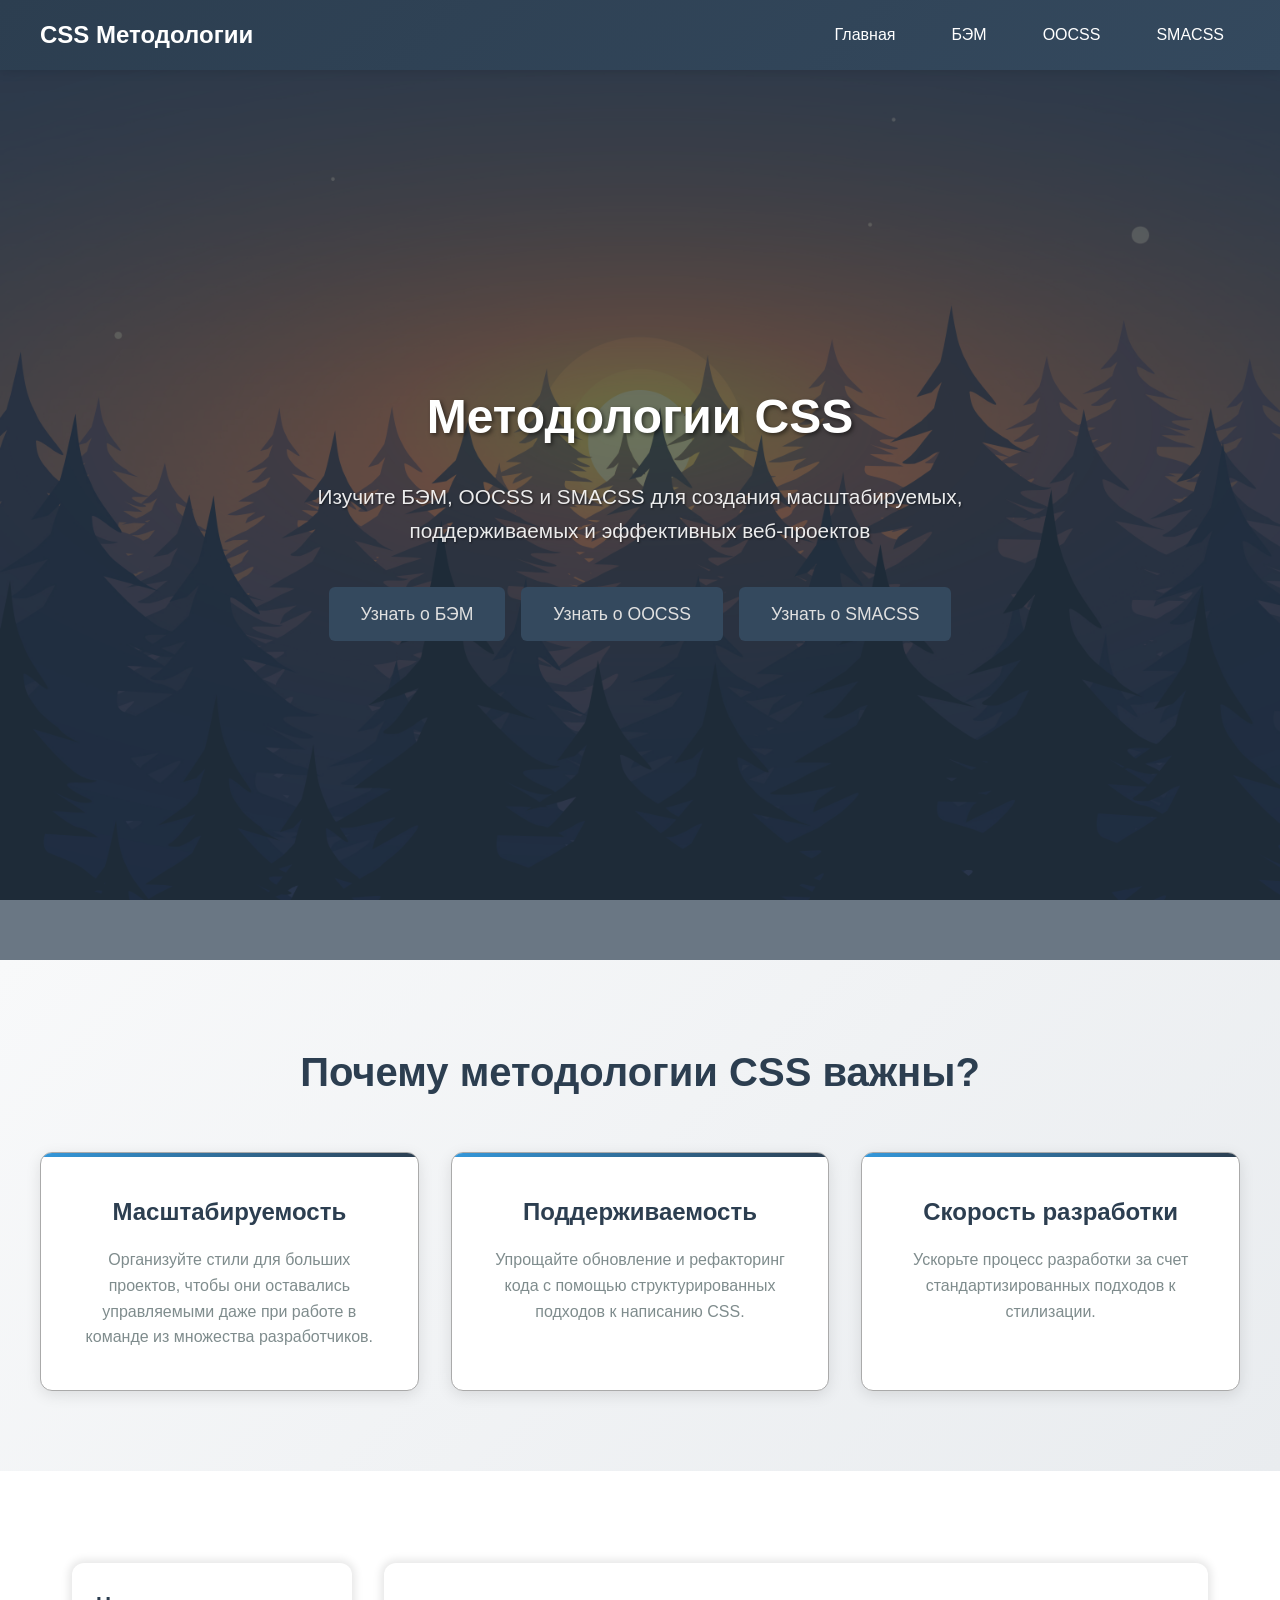
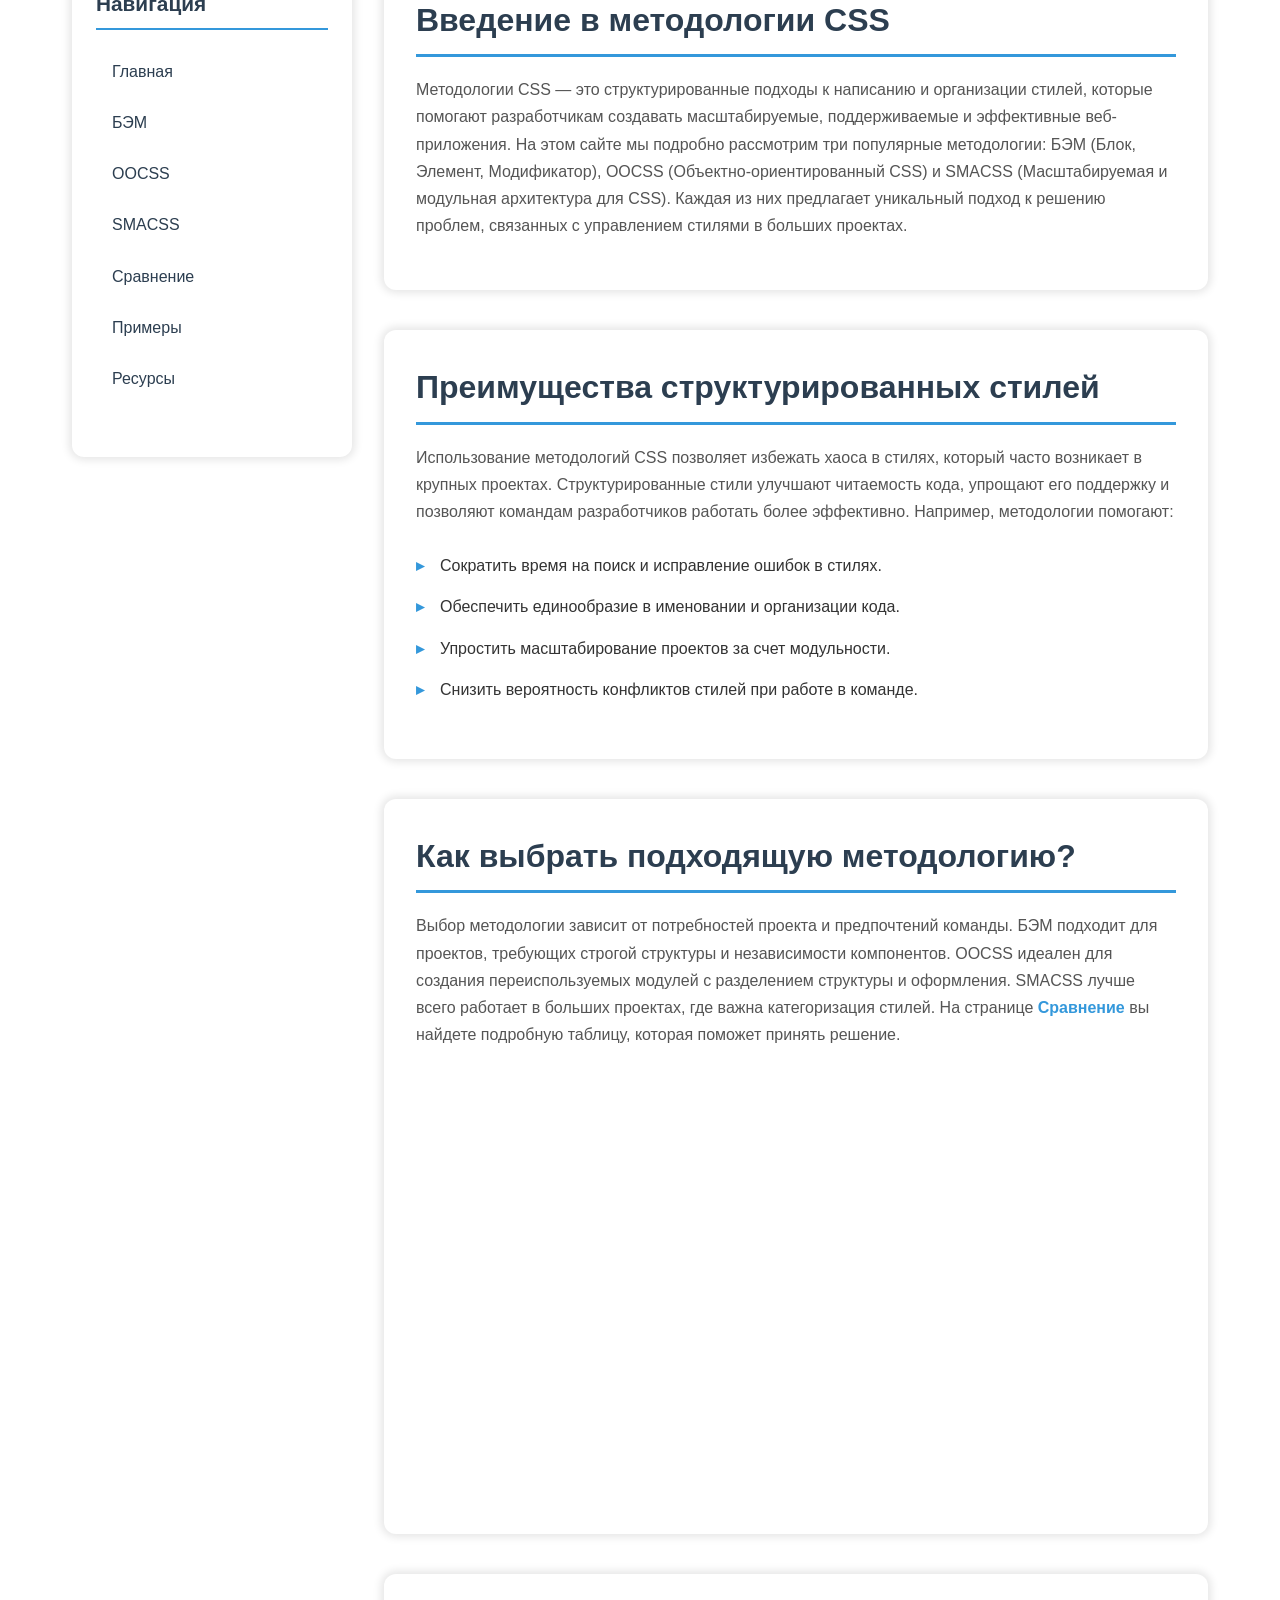
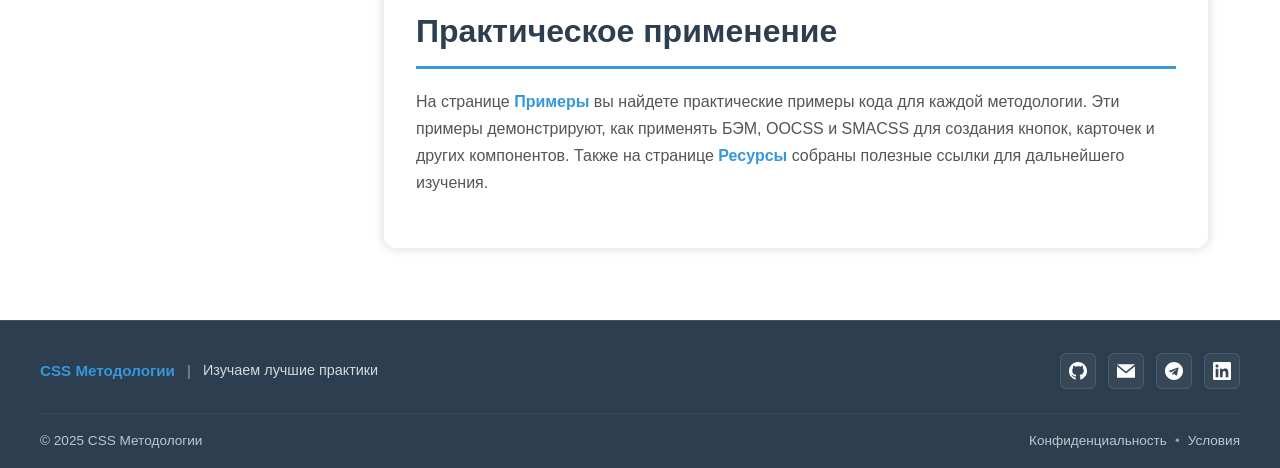
==== index.html @ 3b56b8ed "Add files via upload" ====
<script type="text/javascript">
        var gk_isXlsx = false;
        var gk_xlsxFileLookup = {};
        var gk_fileData = {};
        function filledCell(cell) {
          return cell !== '' && cell != null;
        }
        function loadFileData(filename) {
        if (gk_isXlsx && gk_xlsxFileLookup[filename]) {
            try {
                var workbook = XLSX.read(gk_fileData[filename], { type: 'base64' });
                var firstSheetName = workbook.SheetNames[0];
                var worksheet = workbook.Sheets[firstSheetName];

                // Convert sheet to JSON to filter blank rows
                var jsonData = XLSX.utils.sheet_to_json(worksheet, { header: 1, blankrows: false, defval: '' });
                // Filter out blank rows (rows where all cells are empty, null, or undefined)
                var filteredData = jsonData.filter(row => row.some(filledCell));

                // Heuristic to find the header row by ignoring rows with fewer filled cells than the next row
                var headerRowIndex = filteredData.findIndex((row, index) =>
                  row.filter(filledCell).length >= filteredData[index + 1]?.filter(filledCell).length
                );
                // Fallback
                if (headerRowIndex === -1 || headerRowIndex > 25) {
                  headerRowIndex = 0;
                }

                // Convert filtered JSON back to CSV
                var csv = XLSX.utils.aoa_to_sheet(filteredData.slice(headerRowIndex)); // Create a new sheet from filtered array of arrays
                csv = XLSX.utils.sheet_to_csv(csv, { header: 1 });
                return csv;
            } catch (e) {
                console.error(e);
                return "";
            }
        }
        return gk_fileData[filename] || "";
        }
        </script><script type="text/javascript">
        var gk_isXlsx = false;
        var gk_xlsxFileLookup = {};
        var gk_fileData = {};
        function filledCell(cell) {
          return cell !== '' && cell != null;
        }
        function loadFileData(filename) {
        if (gk_isXlsx && gk_xlsxFileLookup[filename]) {
            try {
                var workbook = XLSX.read(gk_fileData[filename], { type: 'base64' });
                var firstSheetName = workbook.SheetNames[0];
                var worksheet = workbook.Sheets[firstSheetName];

                // Convert sheet to JSON to filter blank rows
                var jsonData = XLSX.utils.sheet_to_json(worksheet, { header: 1, blankrows: false, defval: '' });
                // Filter out blank rows (rows where all cells are empty, null, or undefined)
                var filteredData = jsonData.filter(row => row.some(filledCell));

                // Heuristic to find the header row by ignoring rows with fewer filled cells than the next row
                var headerRowIndex = filteredData.findIndex((row, index) =>
                  row.filter(filledCell).length >= filteredData[index + 1]?.filter(filledCell).length
                );
                // Fallback
                if (headerRowIndex === -1 || headerRowIndex > 25) {
                  headerRowIndex = 0;
                }

                // Convert filtered JSON back to CSV
                var csv = XLSX.utils.aoa_to_sheet(filteredData.slice(headerRowIndex)); // Create a new sheet from filtered array of arrays
                csv = XLSX.utils.sheet_to_csv(csv, { header: 1 });
                return csv;
            } catch (e) {
                console.error(e);
                return "";
            }
        }
        return gk_fileData[filename] || "";
        }
</script>
<!DOCTYPE html>
<html lang="ru">
<head>
    <meta charset="UTF-8">
    <meta name="viewport" content="width=device-width, initial-scale=1.0">
    <title>Методологии CSS: БЭМ, OOCSS, SMACSS</title>
    <link rel="stylesheet" href="styles.css">
    <link rel="stylesheet" href="blaze.css">
</head>
<body>
    <header class="header">
        <div class="header__container">
            <div class="header__logo">CSS Методологии</div>
            <nav class="header__nav nav">
                <button class="nav__toggle" aria-label="Переключить меню">
                    <span class="nav__toggle-icon"></span>
                </button>
                <ul class="nav__list">
                    <li class="nav__item"><a href="index.html" class="nav__link">Главная</a></li>
                    <li class="nav__item"><a href="bem.html" class="nav__link">БЭМ</a></li>
                    <li class="nav__item"><a href="oocss.html" class="nav__link">OOCSS</a></li>
                    <li class="nav__item"><a href="smacss.html" class="nav__link">SMACSS</a></li>
                    <li class="nav__item nav__item--mobile-only"><a href="comparison.html" class="nav__link">Сравнение</a></li>
                    <li class="nav__item nav__item--mobile-only"><a href="examples.html" class="nav__link">Примеры</a></li>
                    <li class="nav__item nav__item--mobile-only"><a href="resources.html" class="nav__link">Ресурсы</a></li>
                </ul>
            </nav>
        </div>
    </header>
    <div class="general-container">
        <section class="hero-section">
            <div class="hero-section__content">
                <h1 class="hero-section__title">Методологии CSS</h1>
                <p class="hero-section__subtitle">Изучите БЭМ, OOCSS и SMACSS для создания масштабируемых, поддерживаемых и эффективных веб-проектов</p>
                <div class="hero-section__buttons">
                    <a href="bem.html" class="hero-section__button blaze-button blaze-button--primary">Узнать о БЭМ</a>
                    <a href="oocss.html" class="hero-section__button blaze-button blaze-button--secondary">Узнать о OOCSS</a>
                    <a href="smacss.html" class="hero-section__button blaze-button blaze-button--secondary">Узнать о SMACSS</a>
                </div>
            </div>
        </section>
    </div>
    <div>
        <section class="features-section">
            <div class="features-section__container">
                <h2 class="features-section__title">Почему методологии CSS важны?</h2>
                <div class="features-section__grid">
                    <div class="feature-card">
                        <h3 class="feature-card__title">Масштабируемость</h3>
                        <p class="feature-card__description">Организуйте стили для больших проектов, чтобы они оставались управляемыми даже при работе в команде из множества разработчиков.</p>
                    </div>
                    <div class="feature-card">
                        <h3 class="feature-card__title">Поддерживаемость</h3>
                        <p class="feature-card__description">Упрощайте обновление и рефакторинг кода с помощью структурированных подходов к написанию CSS.</p>
                    </div>
                    <div class="feature-card">
                        <h3 class="feature-card__title">Скорость разработки</h3>
                        <p class="feature-card__description">Ускорьте процесс разработки за счет стандартизированных подходов к стилизации.</p>
                    </div>
                </div>
            </div>
        </section>
    </div>
    <div class="main-container">
        <aside class="sidebar">
            <div class="sidebar__content">
                <h2 class="sidebar__title">Навигация</h2>
                <ul class="sidebar__nav">
                    <li class="sidebar__nav-item"><a href="index.html" class="sidebar__nav-link">Главная</a></li>
                    <li class="sidebar__nav-item"><a href="bem.html" class="sidebar__nav-link">БЭМ</a></li>
                    <li class="sidebar__nav-item"><a href="oocss.html" class="sidebar__nav-link">OOCSS</a></li>
                    <li class="sidebar__nav-item"><a href="smacss.html" class="sidebar__nav-link">SMACSS</a></li>
                    <li class="sidebar__nav-item"><a href="comparison.html" class="sidebar__nav-link">Сравнение</a></li>
                    <li class="sidebar__nav-item"><a href="examples.html" class="sidebar__nav-link">Примеры</a></li>
                    <li class="sidebar__nav-item"><a href="resources.html" class="sidebar__nav-link">Ресурсы</a></li>
                </ul>
            </div>
        </aside>
        <main class="main">
            <section class="section">
                <h1 class="section__title">Введение в методологии CSS</h1>
                <p class="section__content">
                    Методологии CSS — это структурированные подходы к написанию и организации стилей, которые помогают разработчикам создавать масштабируемые, поддерживаемые и эффективные веб-приложения. На этом сайте мы подробно рассмотрим три популярные методологии: БЭМ (Блок, Элемент, Модификатор), OOCSS (Объектно-ориентированный CSS) и SMACSS (Масштабируемая и модульная архитектура для CSS). Каждая из них предлагает уникальный подход к решению проблем, связанных с управлением стилями в больших проектах.
                </p>
            </section>
            <section class="section">
                <h2 class="section__title">Преимущества структурированных стилей</h2>
                <p class="section__content">
                    Использование методологий CSS позволяет избежать хаоса в стилях, который часто возникает в крупных проектах. Структурированные стили улучшают читаемость кода, упрощают его поддержку и позволяют командам разработчиков работать более эффективно. Например, методологии помогают:
                </p>
                <ul class="section__list">
                    <li>Сократить время на поиск и исправление ошибок в стилях.</li>
                    <li>Обеспечить единообразие в именовании и организации кода.</li>
                    <li>Упростить масштабирование проектов за счет модульности.</li>
                    <li>Снизить вероятность конфликтов стилей при работе в команде.</li>
                </ul>
            </section>
            <section class="section">
                <h2 class="section__title">Как выбрать подходящую методологию?</h2>
                <p class="section__content">
                    Выбор методологии зависит от потребностей проекта и предпочтений команды. БЭМ подходит для проектов, требующих строгой структуры и независимости компонентов. OOCSS идеален для создания переиспользуемых модулей с разделением структуры и оформления. SMACSS лучше всего работает в больших проектах, где важна категоризация стилей. На странице <a href="comparison.html" class="section__link">Сравнение</a> вы найдете подробную таблицу, которая поможет принять решение.
                </p>
                <iframe width="100%" height="435" src="https://www.youtube.com/embed/4KkqfjII2eQ" title="Доклад: Разбор разных методологий написания CSS" frameborder="0" allow="accelerometer; autoplay; clipboard-write; encrypted-media; gyroscope; picture-in-picture; web-share" referrerpolicy="strict-origin-when-cross-origin" allowfullscreen></iframe>
            </section>
            <section class="section">
                <h2 class="section__title">Практическое применение</h2>
                <p class="section__content">
                    На странице <a href="examples.html" class="section__link">Примеры</a> вы найдете практические примеры кода для каждой методологии. Эти примеры демонстрируют, как применять БЭМ, OOCSS и SMACSS для создания кнопок, карточек и других компонентов. Также на странице <a href="resources.html" class="section__link">Ресурсы</a> собраны полезные ссылки для дальнейшего изучения.
                </p>
            </section>
        </main>
    </div>
    <footer class="footer">
    <div class="footer__container">
        <!-- Основная строка с контактами -->
        <div class="footer__main">
            <div class="footer__brand">
                <span class="footer__logo">CSS Методологии</span>
                <span class="footer__divider">|</span>
                <span class="footer__tagline">Изучаем лучшие практики</span>
            </div>
            
            <div class="footer__contacts">
                <a href="https://github.com" target="_blank" class="footer__contact" aria-label="GitHub">
                    <svg class="footer__icon" viewBox="0 0 24 24" fill="currentColor">
                        <path d="M12 0c-6.626 0-12 5.373-12 12 0 5.302 3.438 9.8 8.207 11.387.599.111.793-.261.793-.577v-2.234c-3.338.726-4.033-1.416-4.033-1.416-.546-1.387-1.333-1.756-1.333-1.756-1.089-.745.083-.729.083-.729 1.205.084 1.839 1.237 1.839 1.237 1.07 1.834 2.807 1.304 3.492.997.107-.775.418-1.305.762-1.604-2.665-.305-5.467-1.334-5.467-5.931 0-1.311.469-2.381 1.236-3.221-.124-.303-.535-1.524.117-3.176 0 0 1.008-.322 3.301 1.23.957-.266 1.983-.399 3.003-.404 1.02.005 2.047.138 3.006.404 2.291-1.552 3.297-1.23 3.297-1.23.653 1.653.242 2.874.118 3.176.77.84 1.235 1.911 1.235 3.221 0 4.609-2.807 5.624-5.479 5.921.43.372.823 1.102.823 2.222v3.293c0 .319.192.694.801.576 4.765-1.589 8.199-6.086 8.199-11.386 0-6.627-5.373-12-12-12z"/>
                    </svg>
                </a>
                <a href="mailto:info@cssmethodologies.ru" class="footer__contact" aria-label="Email">
                    <svg class="footer__icon" viewBox="0 0 24 24" fill="currentColor">
                        <path d="M12 12.713l-11.985-9.713h23.97l-11.985 9.713zm0 2.574l-12-9.725v15.438h24v-15.438l-12 9.725z"/>
                    </svg>
                </a>
                <a href="https://t.me/css_methodologies" target="_blank" class="footer__contact" aria-label="Telegram">
                    <svg class="footer__icon" viewBox="0 0 24 24" fill="currentColor">
                        <path d="M12 0c-6.627 0-12 5.373-12 12s5.373 12 12 12 12-5.373 12-12-5.373-12-12-12zm5.894 8.221l-1.97 9.28c-.145.658-.537.818-1.084.508l-3-2.21-1.447 1.394c-.14.14-.26.26-.534.26l.213-3.053 5.56-5.022c.24-.213-.054-.334-.373-.121l-6.869 4.326-2.96-.924c-.64-.203-.658-.64.136-.954l11.566-4.458c.538-.196 1.006.128.832.941z"/>
                    </svg>
                </a>
                <a href="https://linkedin.com" target="_blank" class="footer__contact" aria-label="LinkedIn">
                    <svg class="footer__icon" viewBox="0 0 24 24" fill="currentColor">
                        <path d="M20.447 20.452h-3.554v-5.569c0-1.328-.027-3.037-1.852-3.037-1.853 0-2.136 1.445-2.136 2.939v5.667H9.351V9h3.414v1.561h.046c.477-.9 1.637-1.85 3.37-1.85 3.601 0 4.267 2.37 4.267 5.455v6.286zM5.337 7.433c-1.144 0-2.063-.926-2.063-2.065 0-1.138.92-2.063 2.063-2.063 1.14 0 2.064.925 2.064 2.063 0 1.139-.925 2.065-2.064 2.065zm1.782 13.019H3.555V9h3.564v11.452zM22.225 0H1.771C.792 0 0 .774 0 1.729v20.542C0 23.227.792 24 1.771 24h20.451C23.2 24 24 23.227 24 22.271V1.729C24 .774 23.2 0 22.222 0h.003z"/>
                    </svg>
                </a>
            </div>
        </div>

        <!-- Нижняя строка с копирайтом -->
        <div class="footer__bottom">
            <p class="footer__copyright">&copy; 2025 CSS Методологии</p>
            <div class="footer__links">
                <a href="#privacy" class="footer__link">Конфиденциальность</a>
                <span class="footer__divider">•</span>
                <a href="#terms" class="footer__link">Условия</a>
            </div>
        </div>
    </div>
    </footer>
    <script src="script.js"></script>
</body>
</html>
---- styles.css ----
:root {
    --primary-color: #2c3e50;
    --secondary-color: #3498db;
    --bg-color: #f4f4f4;
    --header-height: 60px;
    --sidebar-width: 280px;
    --border-color: #e0e0e0;
    --accent-color: #e74c3c;
    --text-muted: #7f8c8d;
}

* {
    margin: 0;
    padding: 0;
    box-sizing: border-box;
}

body {
    font-family: 'Segoe UI', Tahoma, Geneva, Verdana, sans-serif;
    line-height: 1.6;
    background-color: var(--bg-color);
    min-height: 100vh;
    display: flex;
    flex-direction: column;
    color: #333;
}

.general-container {
    background-image: url('999.jpg');
    background-size: cover; 
    background-position: center; 
    background-repeat: no-repeat; 
    background-attachment: fixed;
    min-height: 100vh;
    display: flex;
    flex-direction: column;
    margin-top: var(--header-height);
}

.hero-section {
    flex: 1;
    display: flex;
    align-items: center;
    justify-content: center;
    text-align: center;
    color: white;
    padding: 2rem;
    background: rgba(44, 62, 80, 0.7); /* Полупрозрачный оверлей */
}

.hero-section__content {
    max-width: 800px;
    animation: fadeInUp 0.8s ease;
}

.hero-section__title {
    font-size: 3rem;
    margin-bottom: 1.5rem;
    font-weight: 700;
    text-shadow: 2px 2px 4px rgba(0,0,0,0.5);
}

.hero-section__subtitle {
    font-size: 1.3rem;
    margin-bottom: 2.5rem;
    opacity: 0.9;
    text-shadow: 1px 1px 2px rgba(0,0,0,0.5);
}

.hero-section__buttons {
    display: flex;
    gap: 1rem;
    justify-content: center;
    flex-wrap: wrap;
}

.hero-section__button {
    padding: 0.8rem 2rem;
    background-color: #34495e;
    color:#e0e0e0;
    text-decoration: none;
    font-size: 1.1rem;
    border-radius: 6px;
    transition: all 0.3s ease;
}

.hero-section__button:hover {
    transform: translateY(-3px);
    box-shadow: 0 6px 20px rgba(0,0,0,0.3);
}

.features-section {
    background: linear-gradient(135deg, #f8f9fa, #e9ecef);
    padding: 5rem 2rem;
}

.features-section__container {
    max-width: 1200px;
    margin: 0 auto;
}

.features-section__title {
    text-align: center;
    font-size: 2.5rem;
    margin-bottom: 3rem;
    color: var(--primary-color);
    font-weight: 700;
}

.features-section__grid {
    display: grid;
    grid-template-columns: repeat(auto-fit, minmax(300px, 1fr));
    gap: 2rem;
}

.feature-card {
    background: white;
    padding: 2.5rem 2rem;
    border-radius: 12px;
    text-align: center;
    box-shadow: 0 4px 15px rgba(0,0,0,0.1);
    transition: all 0.3s ease;
    border: 1px solid var(--border-color);
    position: relative;
    overflow: hidden;
}

.feature-card::before {
    content: '';
    position: absolute;
    top: 0;
    left: 0;
    width: 100%;
    height: 4px;
    background: linear-gradient(135deg, var(--secondary-color), var(--primary-color));
}

.feature-card:hover {
    transform: translateY(-8px);
    box-shadow: 0 12px 30px rgba(0,0,0,0.15);
}

.feature-card__title {
    font-size: 1.5rem;
    margin-bottom: 1rem;
    color: var(--primary-color);
    font-weight: 600;
}

.feature-card__description {
    color: var(--text-muted);
    line-height: 1.6;
    font-size: 1rem;
}

.header {
    background: linear-gradient(135deg, var(--primary-color), #34495e);
    color: white;
    padding: 1rem;
    position: fixed;
    top: 0;
    left: 0;
    width: 100%;
    z-index: 1000;
    box-shadow: 0 2px 10px rgba(0,0,0,0.1);
}

.header__container {
    max-width: 1200px;
    margin: 0 auto;
    display: flex;
    justify-content: space-between;
    align-items: center;
}

.header__logo {
    font-size: 1.5rem;
    font-weight: bold;
    color: white;
    text-decoration: none;
}

.header__logo:hover {
    color: var(--secondary-color);
}

.nav__list {
    list-style: none;
    display: flex;
    gap: 1.5rem;
}

.nav__item--mobile-only {
    display: none;
}

.nav__link {
    color: white;
    text-decoration: none;
    padding: 0.5rem 1rem;
    border-radius: 4px;
    transition: all 0.3s ease;
    font-weight: 500;
}

.nav__link:hover {
    background-color: var(--secondary-color);
    transform: translateY(-2px);
}

.nav__link[aria-current="page"] {
    background-color: var(--secondary-color);
    box-shadow: 0 2px 8px rgba(52, 152, 219, 0.3);
}

.nav__toggle {
    display: none;
    background: none;
    border: none;
    cursor: pointer;
    padding: 0.5rem;
    border-radius: 4px;
    transition: background-color 0.3s ease;
}

.nav__toggle:hover {
    background-color: rgba(255,255,255,0.1);
}

.nav__toggle-icon,
.nav__toggle-icon::before,
.nav__toggle-icon::after {
    width: 25px;
    height: 3px;
    background-color: white;
    display: block;
    transition: all 0.3s ease;
    border-radius: 2px;
}

.nav__toggle-icon::before,
.nav__toggle-icon::after {
    content: '';
    position: absolute;
}

.nav__toggle-icon::before {
    transform: translateY(-8px);
}

.nav__toggle-icon::after {
    transform: translateY(8px);
}

.nav__toggle--active .nav__toggle-icon {
    background: transparent;
}

.nav__toggle--active .nav__toggle-icon::before {
    transform: rotate(45deg);
}

.nav__toggle--active .nav__toggle-icon::after {
    transform: rotate(-45deg);
}

.main-container {
    max-width: 1200px;
    margin: 0 auto;
    margin-top: var(--header-height);
    padding: 2rem;
    flex: 1;
    display: flex;
    gap: 2rem;
}

.sidebar {
    width: var(--sidebar-width);
    background: white;
    padding: 1.5rem;
    border-radius: 12px;
    box-shadow: 0px 0px 8px 3px rgba(0,0,0,0.1);
    position: sticky;
    top: calc(var(--header-height) + 2rem);
    height: fit-content;
    max-height: calc(100vh - var(--header-height) - 4rem);
    overflow-y: auto;
    transition: all 0.3s ease;
    scrollbar-width: none;
    -ms-overflow-style: none;
}

.sidebar::-webkit-scrollbar {
    display: none; 
}

.sidebar__title {
    font-size: 1.3rem;
    margin-bottom: 1.2rem;
    color: var(--primary-color);
    font-weight: 600;
    border-bottom: 2px solid var(--secondary-color);
    padding-bottom: 0.5rem;
}

.sidebar__nav {
    list-style: none;
    margin-bottom: 2rem;
}

.sidebar__nav-item {
    margin-bottom: 0.4rem;
    transition: transform 0.2s ease;
}

.sidebar__nav-item:hover {
    transform: translateX(5px);
}

.sidebar__nav-link {
    color: var(--primary-color);
    text-decoration: none;
    padding: 0.6rem 1rem;
    border-radius: 6px;
    display: block;
    transition: all 0.3s ease;
    font-weight: 500;
}

.sidebar__nav-link:hover {
    background-color: var(--secondary-color);
    color: white;
    text-decoration: none;
    box-shadow: 0 2px 8px rgba(52, 152, 219, 0.3);
}

.sidebar__nav-link[aria-current="page"] {
    background-color: var(--primary-color);
    color: white;
    font-weight: 600;
}

.sidebar__form {
    display: flex;
    flex-direction: column;
    gap: 0.8rem;
    background: linear-gradient(135deg, #f8f9fa, #e9ecef);
    padding: 1.2rem;
    border-radius: 8px;
    margin-bottom: 1.5rem;
    border: 1px solid var(--border-color);
}

.sidebar__label {
    font-size: 1rem;
    font-weight: 600;
    color: var(--primary-color);
}

.sidebar__button {
    margin-top: 0.5rem;
    transition: all 0.3s ease;
    font-weight: 600;
}

.sidebar__button:hover {
    transform: translateY(-2px);
    box-shadow: 0 4px 12px rgba(0,0,0,0.2);
}

.sidebar__ad {
    text-align: center;
    padding: 1rem;
    background: linear-gradient(135deg, #f8f9fa, #e9ecef);
    border-radius: 8px;
    border: 2px dashed var(--border-color);
}

.sidebar__ad-image {
    max-width: 100%;
    height: auto;
    border-radius: 6px;
    transition: transform 0.3s ease;
}

.sidebar__ad-image:hover {
    transform: scale(1.02);
}

.main {
    flex: 1;
    min-width: 0;
}

.section {
    margin-bottom: 2.5rem;
    background: white;
    padding: 2rem;
    border-radius: 12px;
    box-shadow: 0px 0px 8px 3px rgba(0,0,0,0.1);
    transition: transform 0.3s ease;
}

.section:hover {
    transform: translateY(-2px);
}

.section__title {
    font-size: 2rem;
    margin-bottom: 1.2rem;
    color: var(--primary-color);
    font-weight: 700;
    border-bottom: 3px solid var(--secondary-color);
    padding-bottom: 0.5rem;
}

.section__content {
    margin-bottom: 1.2rem;
    line-height: 1.7;
    color: #555;
}

.section__image {
    max-width: 100%;
    height: auto;
    border-radius: 8px;
    box-shadow: 0 4px 8px rgba(0,0,0,0.1);
    margin: 1rem 0;
    transition: transform 0.3s ease;
}

.section__image:hover {
    transform: scale(1.02);
}

.section__subtitle {
    font-size: 1.5rem;
    margin: 1.5rem 0 1rem;
    color: var(--primary-color);
    font-weight: 600;
}

.section__code {
    background: linear-gradient(135deg, #2c3e50, #34495e);
    color: #ecf0f1;
    padding: 1.5rem;
    border-radius: 8px;
    font-family: 'Courier New', monospace;
    white-space: pre-wrap;
    margin: 1rem 0;
    border-left: 4px solid var(--secondary-color);
    overflow-x: auto;
}

.section__link {
    color: var(--secondary-color);
    text-decoration: none;
    font-weight: 600;
    transition: all 0.3s ease;
    border-bottom: 2px solid transparent;
}

.section__link:hover {
    color: var(--primary-color);
    border-bottom-color: var(--secondary-color);
}

.section__list {
    list-style: none;
    margin: 1rem 0;
}

.section__list li {
    padding: 0.5rem 0;
    padding-left: 1.5rem;
    position: relative;
}

.section__list li:before {
    content: '▸';
    color: var(--secondary-color);
    position: absolute;
    left: 0;
    font-weight: bold;
}

.contact__form {
    display: flex;
    flex-direction: column;
    gap: 1.2rem;
    max-width: 500px;
}

.contact__label {
    font-size: 1rem;
    font-weight: 600;
    color: var(--primary-color);
}

.contact__button {
    align-self: flex-start;
    font-weight: 600;
    transition: all 0.3s ease;
}

.contact__button:hover {
    transform: translateY(-2px);
    box-shadow: 0 4px 12px rgba(0,0,0,0.2);
}

.comparison-table {
    width: 100%;
    border-collapse: collapse;
    margin-top: 1rem;
    border-radius: 8px;
    overflow: hidden;
    box-shadow: 0 2px 8px rgba(0,0,0,0.1);
}

.comparison-table th,
.comparison-table td {
    border: 1px solid var(--border-color);
    padding: 1rem;
    text-align: left;
}

.comparison-table th {
    background: linear-gradient(135deg, var(--primary-color), #34495e);
    color: white;
    font-weight: 600;
}

.comparison-table tr:nth-child(even) {
    background-color: #f8f9fa;
}

.comparison-table tr:hover {
    background-color: #e9ecef;
}

.footer {
    background: var(--primary-color);
    color: white;
    padding: 2rem 1rem 1rem;
    margin-top: auto;
    border-top: 1px solid rgba(255,255,255,0.1);
}

.footer__container {
    max-width: 1200px;
    margin: 0 auto;
}

/* Основная строка */
.footer__main {
    display: flex;
    justify-content: space-between;
    align-items: center;
    margin-bottom: 1.5rem;
    flex-wrap: wrap;
    gap: 1rem;
}

.footer__brand {
    display: flex;
    align-items: center;
    gap: 0.75rem;
    font-size: 0.95rem;
}

.footer__logo {
    font-weight: 600;
    color: var(--secondary-color);
}

.footer__divider {
    opacity: 0.5;
}

.footer__tagline {
    opacity: 0.8;
    font-size: 0.9rem;
}

/* Контакты - только иконки */
.footer__contacts {
    display: flex;
    gap: 0.75rem;
}

.footer__contact {
    display: flex;
    align-items: center;
    justify-content: center;
    width: 36px;
    height: 36px;
    border-radius: 6px;
    color: white;
    text-decoration: none;
    transition: all 0.2s ease;
    background: rgba(255,255,255,0.05);
    border: 1px solid rgba(255,255,255,0.1);
}

.footer__contact:hover {
    background: rgba(255,255,255,0.1);
    color: var(--secondary-color);
    transform: translateY(-1px);
    text-decoration: none;
}

.footer__icon {
    width: 18px;
    height: 18px;
}

/* Нижняя строка */
.footer__bottom {
    display: flex;
    justify-content: space-between;
    align-items: center;
    padding-top: 1rem;
    border-top: 1px solid rgba(255,255,255,0.05);
    flex-wrap: wrap;
    gap: 1rem;
}

.footer__copyright {
    opacity: 0.7;
    font-size: 0.85rem;
    margin: 0;
}

.footer__links {
    display: flex;
    align-items: center;
    gap: 0.5rem;
    font-size: 0.85rem;
}

.footer__link {
    color: rgba(255,255,255,0.7);
    text-decoration: none;
    transition: color 0.2s ease;
}

.footer__link:hover {
    color: var(--secondary-color);
    text-decoration: none;
}

.modal {
    display: none;
    position: fixed;
    top: 0;
    left: 0;
    width: 100%;
    height: 100%;
    background-color: rgba(0,0,0,0.5);
    justify-content: center;
    align-items: center;
    z-index: 2000;
    backdrop-filter: blur(5px);
}

.modal__content {
    background: white;
    padding: 2.5rem;
    border-radius: 12px;
    text-align: center;
    box-shadow: 0 10px 30px rgba(0,0,0,0.3);
    max-width: 400px;
    width: 90%;
    animation: modalAppear 0.3s ease;
}

@keyframes modalAppear {
    from {
        opacity: 0;
        transform: scale(0.8) translateY(-20px);
    }
    to {
        opacity: 1;
        transform: scale(1) translateY(0);
    }
}

.modal__title {
    font-size: 1.5rem;
    margin-bottom: 1rem;
    color: var(--primary-color);
}

.modal--active {
    display: flex;
}

/* Адаптивность */
@media (min-width: 991px) and (max-width: 1024px) {
    .sidebar {
        width: 240px;
        position: static;
        margin-bottom: 2rem;
    }
    
    .main {
        margin-left: 0;
    }
    
    .main-container {
        flex-direction: column;
    }
}

@media (max-width: 768px) {
    .nav__list {
        display: none;
        flex-direction: column;
        position: fixed;
        top: var(--header-height);
        left: 0;
        width: 100%;
        background: linear-gradient(135deg, var(--primary-color), #34495e);
        padding: 1rem;
        z-index: 1000;
        box-shadow: 0 4px 12px rgba(0,0,0,0.1);
    }

    .nav__list--active {
        display: flex;
    }

    .nav__item--mobile-only {
        display: block;
    }

    .nav__toggle {
        display: block;
    }

    .sidebar {
        display: none;
    }
    
    .main-container {
        padding: 1rem;
        flex-direction: column;
    }
    
    .sidebar__nav {
        display: grid;
        grid-template-columns: repeat(auto-fit, minmax(150px, 1fr));
        gap: 0.5rem;
    }
    
    .sidebar__nav-item:hover {
        transform: translateY(-2px);
    }
    
    .section {
        padding: 1.5rem;
    }
    
    .section__title {
        font-size: 1.5rem;
    }
    
    .footer__links {
        flex-direction: column;
        gap: 1rem;
    }
    
    .comparison-table {
        display: block;
        overflow-x: auto;
        white-space: nowrap;
    }
}

@media (min-width: 768px) and (max-width: 991px) {
     .nav__list {
        display: none;
        flex-direction: column;
        position: fixed;
        top: var(--header-height);
        left: 0;
        width: 100%;
        background: linear-gradient(135deg, var(--primary-color), #34495e);
        padding: 1rem;
        z-index: 1000;
        box-shadow: 0 4px 12px rgba(0,0,0,0.1);
    }

    .nav__list--active {
        display: flex;
    }

    .nav__item--mobile-only {
        display: block;
    }

    .nav__toggle {
        display: block;
    }

    .sidebar {
        display: none;
    }
    
    .main-container {
        padding: 1rem;
        flex-direction: column;
    }
    
    .sidebar__nav {
        display: grid;
        grid-template-columns: repeat(auto-fit, minmax(150px, 1fr));
        gap: 0.5rem;
    }
    
    .sidebar__nav-item:hover {
        transform: translateY(-2px);
    }
    
    .section {
        padding: 1.5rem;
    }
    
    .section__title {
        font-size: 1.5rem;
    }
    
    .footer__links {
        flex-direction: column;
        gap: 1rem;
    }
    
    .comparison-table {
        display: block;
        overflow-x: auto;
        white-space: nowrap;
    }
}

@media (max-width: 480px) {
    .sidebar {
        padding: 1rem;
    }
    
    .sidebar__nav {
        grid-template-columns: 1fr;
    }
    
    .sidebar__form {
        padding: 1rem;
    }
    
    .section {
        padding: 1rem;
    }
    
    .section__title {
        font-size: 1.3rem;
    }
    
    .header__container {
        flex-wrap: wrap;
    }
    
    .comparison-table {
        font-size: 0.9rem;
        display: block;
        overflow-x: auto;
        white-space: nowrap;
    }
    
    .comparison-table th,
    .comparison-table td {
        padding: 0.5rem;
    }
}

/* Дополнительные утилитарные классы */
.text-center {
    text-align: center;
}

.mb-1 { margin-bottom: 1rem; }
.mb-2 { margin-bottom: 2rem; }
.mt-1 { margin-top: 1rem; }
.mt-2 { margin-top: 2rem; }

.highlight {
    background: linear-gradient(120deg, var(--secondary-color) 0%, var(--secondary-color) 100%);
    background-repeat: no-repeat;
    background-size: 100% 0.2em;
    background-position: 0 88%;
    transition: background-size 0.3s ease;
}

.highlight:hover {
    background-size: 100% 88%;
}
---- blaze.css ----
@charset "UTF-8";:host,:root{--color-background:var(--color-10);--color-background-offset:var(--color-9);--color-background-offset-2:var(--color-8);--color-text:var(--color-0);--color-text-inverse:var(--color-background);--color-quiet:var(--color-4);--color-00:#000;--color-0:#1f1f1f;--color-1:#3a3a3a;--color-2:#6a6a6a;--color-3:#8a8a8a;--color-4:#aaa;--color-5:#bababa;--color-6:#cacaca;--color-7:#dadada;--color-8:#eaeaea;--color-9:#fafafa;--color-10:#fff;--color-outline:#4267ff;--color-brand:#e717fa;--color-info:#4267ff;--color-warning:orange;--color-success:#088a05;--color-error:#ee0202;--color-highlight:#ffef14;--color-text-brand:var(--color-10);--color-text-info:var(--color-10);--color-text-warning:var(--color-0);--color-text-success:var(--color-10);--color-text-error:var(--color-10);--color-text-highlight:var(--color-0);--color-disabled:var(--color-4);--color-disabled-background:var(--color-8);--color-transparent:transparent;--screen-limit-xsmall:20em;--screen-limit-small:30em;--screen-limit-medium:48em;--screen-limit-large:64em;--screen-limit-xlarge:78em;--screen-limit-super:116em;--spacing-super:3em;--spacing-xlarge:2em;--spacing-large:1.5em;--spacing-medium:1em;--spacing-small:0.5em;--spacing-xsmall:0.25em;--spacing-tiny:0.125em;--grid-gutter:1em;--alert-color:var(--color-text-inverse);--alert-background:var(--color-text);--alert-close-color:var(--color-text-inverse);--alert-color--brand:var(--color-text-brand);--alert-background--brand:var(--color-brand);--alert-close-color--brand:var(--color-text-brand);--alert-color--info:var(--color-text-info);--alert-background--info:var(--color-info);--alert-close-color--info:var(--color-text-info);--alert-color--warning:var(--color-text-warning);--alert-background--warning:var(--color-warning);--alert-close-color--warning:var(--color-text-warning);--alert-color--success:var(--color-text-success);--alert-background--success:var(--color-success);--alert-close-color--success:var(--color-text-success);--alert-color--error:var(--color-text-error);--alert-background--error:var(--color-error);--alert-close-color--error:var(--color-text-error);--alert-link-color:var(--alert-color);--alert-link-color--brand:var(--alert-color--brand);--alert-link-color--info:var(--alert-color--info);--alert-link-color--warning:var(--alert-color--warning);--alert-link-color--success:var(--alert-color--success);--alert-link-color--error:var(--alert-color--error);--avatar-color:var(--color-text-brand);--avatar-background:var(--color-brand);--avatar-border-radius:var(--border-radius-rounded);--badge-color:var(--color-text-inverse);--badge-color--ghost:var(--color-text);--badge-background:var(--color-text);--badge-border-color:transparent;--badge-border-color--ghost:var(--badge-color--ghost);--badge-color--brand:var(--color-text-brand);--badge-color--brand-ghost:var(--color-brand);--badge-background--brand:var(--color-brand);--badge-border-color--brand:transparent;--badge-border-color--brand-ghost:var(--badge-color--brand-ghost);--badge-color--info:var(--color-text-info);--badge-color--info-ghost:var(--color-info);--badge-background--info:var(--color-info);--badge-border-color--info:transparent;--badge-border-color--info-ghost:var(--badge-color--info-ghost);--badge-color--warning:var(--color-text-warning);--badge-color--warning-ghost:var(--color-warning);--badge-background--warning:var(--color-warning);--badge-border-color--warning:transparent;--badge-border-color--warning-ghost:var(--badge-color--warning-ghost);--badge-color--success:var(--color-text-success);--badge-color--success-ghost:var(--color-success);--badge-background--success:var(--color-success);--badge-border-color--success:transparent;--badge-border-color--success-ghost:var(--badge-color--success-ghost);--badge-color--error:var(--color-text-error);--badge-color--error-ghost:var(--color-error);--badge-background--error:var(--color-error);--badge-border-color--error:transparent;--badge-border-color--error-ghost:var(--badge-color--error-ghost);--button-color:var(--color-text-inverse);--button-background:var(--color-text);--button-color--ghost:var(--color-text);--button-color--ghost-hover:var(--color-text-inverse);--button-background--ghost:transparent;--button-color--close:var(--color-text);--button-color--brand:var(--color-text-brand);--button-color--brand-ghost:var(--color-brand);--button-color--brand-ghost-hover:var(--color-text-brand);--button-background--brand:var(--color-brand);--button-background--brand-ghost:transparent;--button-color--info:var(--color-text-info);--button-color--info-ghost:var(--color-info);--button-color--info-ghost-hover:var(--color-text-info);--button-background--info:var(--color-info);--button-background--info-ghost:transparent;--button-color--warning:var(--color-text-warning);--button-color--warning-ghost:var(--color-warning);--button-color--warning-ghost-hover:var(--color-text-warning);--button-background--warning:var(--color-warning);--button-background--warning-ghost:transparent;--button-color--success:var(--color-text-success);--button-color--success-ghost:var(--color-success);--button-color--success-ghost-hover:var(--color-text-success);--button-background--success:var(--color-success);--button-background--success-ghost:transparent;--button-color--error:var(--color-text-error);--button-color--error-ghost:var(--color-error);--button-color--error-ghost-hover:var(--color-text-error);--button-background--error:var(--color-error);--button-background--error-ghost:transparent;--button-border-radius:var(--border-radius);--calendar-background:var(--card-background);--calendar-control-color:var(--color-text);--calendar-control-background:transparent;--calendar-control-color--date:var(--color-4);--calendar-control-background--date:transparent;--calendar-control-color--hover:var(--color-10);--calendar-control-background--hover:var(--color-0);--calendar-control-color--in-month:var(--color-text);--calendar-control-background--in-month:var(--calendar-background);--calendar-control-color--current:var(--calendar-control-color);--calendar-control-background--current:var(--calendar-control-background);--calendar-control-border-color--current:var(--color-brand);--calendar-control-color--selected:var(--color-text-brand);--calendar-control-background--selected:var(--color-brand);--calendar-control-border-color--selected:transparent;--card-background:var(--color-background-offset);--card-item-color:var(--color-text);--card-item-background:transparent;--card-item-color--divider:var(--color-text);--card-item-background--divider:var(--color-background-offset-2);--card-item-color--brand:var(--color-text-brand);--card-item-background--brand:var(--color-brand);--card-item-color--info:var(--color-text-info);--card-item-background--info:var(--color-info);--card-item-color--warning:var(--color-text-warning);--card-item-background--warning:var(--color-warning);--card-item-color--success:var(--color-text-success);--card-item-background--success:var(--color-success);--card-item-color--error:var(--color-text-error);--card-item-background--error:var(--color-error);--card-control-color:var(--color-text);--card-control-background:var(--color-background-offset-2);--card-control-color--menu:var(--color-text);--card-control-background--menu:var(--color-background-offset);--card-menu-border:1px solid transparent;--divider-color:var(--border-color);--drawer-background:var(--card-background);--drawer-border-radius:var(--border-radius);--file-upload-background:var(--color-background-offset);--file-upload-border:2px dashed var(--border-color);--hint-color:var(--color-3);--field-color:var(--color-text);--field-background:var(--color-background-offset);--field-color--error:var(--field-color);--field-border-color--error:var(--color-error);--field-background--error:var(--field-background);--field-color--success:var(--field-color);--field-border-color--succes:var(--color-success);--field-background--success:var(--field-background);--field-border:var(--border-width) var(--border-style) var(--border-color);--link-color:#4267ff;--link-background:transparent;--link-background--hover:transparent;--link-color--brand:var(--color-brand);--link-background--brand:transparent;--link-background--brand-hover:transparent;--link-color--info:var(--color-info);--link-background--info:transparent;--link-background--info-hover:transparent;--link-color--warning:var(--color-warning);--link-background--warning:transparent;--link-background--warning-hover:transparent;--link-color--success:var(--color-success);--link-background--success:transparent;--link-background--success-hover:transparent;--link-color--error:var(--color-error);--link-background--error:transparent;--link-background--error-hover:transparent;--modal-background:var(--card-background);--modal-background--ghost:transparent;--modal-border-radius:var(--border-radius);--modal-close-color:var(--color-0);--modal-close-color--ghost:var(--color-10);--pagination-color:var(--color-text);--pagination-background:var(--color-background);--pagination-border-radius:var(--border-radius-rounded);--progress-border-radius:var(--border-radius);--progress-bar-background:var(--color-text);--progress-bar-color:var(--color-background);--progress-background:var(--color-background-offset);--progress-bar-background--brand:var(--color-brand);--progress-bar-color--brand:var(--color-text-brand);--progress-background--brand:var(--progress-background);--progress-bar-background--info:var(--color-info);--progress-bar-color--info:var(--color-text-info);--progress-background--info:var(--progress-background);--progress-bar-background--warning:var(--color-warning);--progress-bar-color--warning:var(--color-text-warning);--progress-background--warning:var(--progress-background);--progress-bar-background--success:var(--color-success);--progress-bar-color--success:var(--color-text-success);--progress-background--success:var(--progress-background);--progress-bar-background--error:var(--color-error);--progress-bar-color--error:var(--color-text-error);--progress-background--error:var(--progress-background);--range-handle-background:var(--color-10);--range-handle-box-shadow:0 1px 3px 1px var(--color-1);--range-handle-border-radius:var(--border-radius-rounded);--range-track-color:var(--color-text);--range-track-border-radius:var(--border-radius-rounded);--range-track-color--brand:var(--color-brand);--range-track-color--info:var(--color-info);--range-track-color--warning:var(--color-warning);--range-track-color--success:var(--color-success);--range-track-color--error:var(--color-error);--table-caption-color:var(--color-quiet);--table-striped-background:var(--color-background-offset);--table-heading-background:var(--color-background);--table-row-color:var(--color-text);--table-row-background:var(--color-background);--table-row-color--clickable:var(--link-color);--table-row-background--clickable:var(--color-background-offset-2);--table-row-color--disabled:var(--color-4);--table-row-background--disabled:inherit;--table-heading-border:var(--border-width) var(--border-style) var(--border-color);--tab-heading-color:var(--color-text);--tab-heading-background:transparent;--tab-heading-border-color:transparent;--tab-heading-color--active:var(--color-text);--tab-heading-background--active:var(--color-background-offset);--tab-heading-border-color--active:var(--color-2);--tab-heading-color--hover:var(--color-text);--tab-heading-background--hover:var(--color-background-offset);--tab-heading-border-color--hover:var(--color-2);--tab-heading-color--brand:var(--color-text);--tab-heading-background--brand:var(--color-background-offset);--tab-heading-border-color--brand:var(--color-brand);--tab-heading-color--info:var(--color-text);--tab-heading-background--info:var(--color-background-offset);--tab-heading-border-color--info:var(--color-info);--tab-heading-color--warning:var(--color-text);--tab-heading-background--warning:var(--color-background-offset);--tab-heading-border-color--warning:var(--color-warning);--tab-heading-color--success:var(--color-text);--tab-heading-background--success:var(--color-background-offset);--tab-heading-border-color--success:var(--color-success);--tab-heading-color--error:var(--color-text);--tab-heading-background--error:var(--color-background-offset);--tab-heading-border-color--error:var(--color-error);--tab-heading-border-radius:var(--border-radius);--timeline-item-color:var(--color-text);--timeline-line-color:var(--border-color);--timeline-spacing-color:var(--color-background);--timeline-item-color--brand:var(--color-brand);--timeline-item-color--info:var(--color-info);--timeline-item-color--warning:var(--color-warning);--timeline-item-color--success:var(--color-success);--timeline-item-color--error:var(--color-error);--timeline-item-color--loading:var(--timeline-item-color);--toggle-track-color:var(--color-2);--toggle-track-color--unchecked:var(--color-7);--toggle-track-color--brand:var(--color-brand);--toggle-track-color--info:var(--color-info);--toggle-track-color--warning:var(--color-warning);--toggle-track-color--success:var(--color-success);--toggle-track-color--error:var(--color-error);--toggle-track-border-radius:var(--border-radius-rounded);--toggle-handle-background:var(--color-10);--toggle-handle-border-radius:var(--border-radius-rounded);--toggle-handle-box-shadow:0 1px 3px 1px var(--color-3);--tooltip-color:var(--color-text-inverse);--tooltip-background:var(--color-text);--tooltip-border-radius:var(--border-radius);--tree-item-color:var(--color-text);--tree-item-expandable-color:var(--color-5);--tree-item-expanded-color:var(--color-text);--typography-code-color:var(--color-0);--typography-code-background:var(--color-8);--typography-code-border-color:var(--color-2);--typography-code-border-radius:var(--border-radius);--typography-help-border:2px dashed var(--color-info);--typography-highlight-color:var(--color-text-highlight);--typography-highlight-background:var(--color-highlight);--typography-quotation-border-color:var(--color-2);--typography-quotation-border-color--brand:var(--color-brand);--typography-quotation-border-color--info:var(--color-info);--typography-quotation-border-color--warning:var(--color-warning);--typography-quotation-border-color--success:var(--color-success);--typography-quotation-border-color--error:var(--color-error);--typography-quotation-footer-color:var(--color-quiet);--border-width:1px;--border-style:solid;--border-color:var(--color-4);--border-radius:6px;--border-radius-rounded:30em;--box-shadow:0 0 1px rgba(0,0,0,.6);--box-shadow-high:0 5px 10px -3px rgba(0,0,0,.4);--box-shadow-higher:0 10px 25px -4px rgba(0,0,0,.4);--box-shadow-highest:0 20px 55px -8px rgba(0,0,0,.4);--border-color-focus:var(--color-outline);--box-shadow-focus:inset 0 0 0 1px var(--color-outline);--disabled-opacity:0.5;--z-over-content:100;--z-over-control:200;--z-over-page:300;--z-over-screen:400;--z-over-everything:500;--text-font-family-sans-serif:sans-serif;--text-font-family-serif:serif;--text-font-family-mono:monospace;--text-font-family:var(--text-font-family-sans-serif);--text-font-size-super:2em;--text-font-size-xlarge:1.5em;--text-font-size-large:1.25em;--text-font-size-medium:1em;--text-font-size-small:0.8em;--text-font-size-xsmall:0.67em;--text-font-weight:normal;--text-font-weight-heavy:bold;--text-line-height:1.55}.t-dark{--color-background:var(--color-0);--color-background-offset:var(--color-1);--color-background-offset-2:var(--color-00);--color-text:var(--color-10)}:host,:root,html{text-size-adjust:100%;background:var(--color-background);box-sizing:border-box;line-height:1.15}*,:after,:before{box-sizing:inherit}body{background:var(--color-background);margin:0}.c-address{display:block;font-style:normal;margin:0;padding:var(--spacing-small) 0}.c-address__heading{display:block;font-weight:var(--text-font-weight-heavy)}.c-alerts[role=presentation]{-webkit-overflow-scrolling:touch;display:block;list-style:none;margin:0;max-height:100%;overflow-y:auto;padding:0;z-index:var(--z-over-page)}.c-alerts--bottomleft,.c-alerts--bottomright,.c-alerts--topleft,.c-alerts--topright{position:fixed;width:250px}.c-alerts--topleft{left:var(--spacing-medium);top:var(--spacing-medium)}.c-alerts--topright{right:var(--spacing-medium);top:var(--spacing-medium)}.c-alerts--bottomleft{bottom:0;left:var(--spacing-medium)}.c-alerts--bottomright{bottom:0;right:var(--spacing-medium)}.c-alert[role=alert]{background:var(--alert-background);border-radius:var(--border-radius);color:var(--alert-color);margin:var(--spacing-medium);padding:var(--spacing-medium) var(--spacing-super) var(--spacing-medium) var(--spacing-medium);position:relative}.c-alert[role=alert] .c-link{color:var(--alert-link-color)}.c-alert[role=alert] .c-button--close{--button-color:var(--alert-close-color)}.c-alert[role=alert].c-alert--brand{background:var(--alert-background--brand);color:var(--alert-color--brand)}.c-alert[role=alert].c-alert--brand .c-link{color:var(--alert-link-color--brand)}.c-alert[role=alert].c-alert--brand .c-button--close{--button-color:var(--alert-close-color--brand)}.c-alert[role=alert].c-alert--info{background:var(--alert-background--info);color:var(--alert-color--info)}.c-alert[role=alert].c-alert--info .c-link{color:var(--alert-link-color--info)}.c-alert[role=alert].c-alert--info .c-button--close{--button-color:var(--alert-close-color--info)}.c-alert[role=alert].c-alert--warning{background:var(--alert-background--warning);color:var(--alert-color--warning)}.c-alert[role=alert].c-alert--warning .c-link{color:var(--alert-link-color--warning)}.c-alert[role=alert].c-alert--warning .c-button--close{--button-color:var(--alert-close-color--warning)}.c-alert[role=alert].c-alert--success{background:var(--alert-background--success);color:var(--alert-color--success)}.c-alert[role=alert].c-alert--success .c-link{color:var(--alert-link-color--success)}.c-alert[role=alert].c-alert--success .c-button--close{--button-color:var(--alert-close-color--success)}.c-alert[role=alert].c-alert--error{background:var(--alert-background--error);color:var(--alert-color--error)}.c-alert[role=alert].c-alert--error .c-link{color:var(--alert-link-color--error)}.c-alert[role=alert].c-alert--error .c-button--close{--button-color:var(--alert-close-color--error)}.c-avatar{background:var(--avatar-background);border-radius:var(--avatar-border-radius);color:var(--avatar-color);display:inline-block;height:3em;margin:0;position:relative;width:3em}.c-avatar[data-text]:after{content:attr(data-text);left:50%;position:absolute;top:50%;transform:translate(-50%,-50%)}.c-avatar__img[alt]{border-radius:var(--avatar-border-radius);display:block;height:100%;overflow:hidden;width:100%}.c-avatar__img[alt]+.c-avatar__img[alt]{bottom:0;height:50%;position:absolute;right:0;width:50%}.c-back-to-top{bottom:2em;position:fixed;right:2em;z-index:var(--z-over-page)}.c-back-to-top.c-back-to-top--left{left:2em;right:auto}.c-back-to-top.c-back-to-top--center{left:50%;right:auto;transform:translateX(-50%)}.c-badge{background:var(--badge-background);border:var(--border-width) var(--border-style) var(--badge-border-color);border-radius:var(--border-radius);color:var(--badge-color);display:inline-block;font-size:.8em;font-weight:var(--text-font-weight-heavy);line-height:1.2;margin:0;padding:var(--spacing-xsmall) var(--spacing-small)}.c-badge.c-badge--ghost{background:transparent;border-color:var(--badge-border-color--ghost);color:var(--badge-color--ghost)}.c-badge--rounded{border-radius:var(--border-radius-rounded)}.c-badge--brand{background:var(--badge-background--brand);border-color:var(--badge-border-color--brand);color:var(--badge-color--brand)}.c-badge--brand.c-badge--ghost{border-color:var(--badge-border-color--brand-ghost);color:var(--badge-color--brand-ghost)}.c-badge--info{background:var(--badge-background--info);border-color:var(--badge-border-color--info);color:var(--badge-color--info)}.c-badge--info.c-badge--ghost{border-color:var(--badge-border-color--info-ghost);color:var(--badge-color--info-ghost)}.c-badge--warning{background:var(--badge-background--warning);border-color:var(--badge-border-color--warning);color:var(--badge-color--warning)}.c-badge--warning.c-badge--ghost{border-color:var(--badge-border-color--warning-ghost);color:var(--badge-color--warning-ghost)}.c-badge--success{background:var(--badge-background--success);border-color:var(--badge-border-color--success);color:var(--badge-color--success)}.c-badge--success.c-badge--ghost{border-color:var(--badge-border-color--success-ghost);color:var(--badge-color--success-ghost)}.c-badge--error{background:var(--badge-background--error);border-color:var(--badge-border-color--error);color:var(--badge-color--error)}.c-badge--error.c-badge--ghost{border-color:var(--badge-border-color--error-ghost);color:var(--badge-color--error-ghost)}.c-button{-webkit-appearance:none;appearance:none;background:var(--button-background);border:1px solid transparent;border-radius:var(--button-border-radius);color:var(--button-color);display:inline-block;font-family:inherit;font-size:1em;line-height:normal;margin:0;max-width:100%;outline:0;overflow:hidden;padding:var(--spacing-small);text-align:center;text-decoration:none;text-overflow:ellipsis;user-select:none;vertical-align:middle;white-space:nowrap}.c-button.c-button--active,.c-button:not(:disabled,[disabled]):not(:active):hover{filter:brightness(.95)}.c-button:not(:disabled,[disabled]):focus{border-color:var(--border-color-focus);box-shadow:var(--box-shadow-focus)}.c-button:not(:disabled,[disabled]):active{filter:brightness(.9)}.c-button:disabled,.c-button[disabled]{cursor:not-allowed;opacity:var(--disabled-opacity)}.c-button.c-button--close{--button-color:var(--button-color--close);--button-background:transparent;background:var(--button-background);border:1px solid transparent;color:var(--button-color);font-size:1.4em;font-weight:var(--text-font-weight-heavy);line-height:1;outline:0;padding:0;position:absolute;right:var(--spacing-small)}.c-button.c-button--close.c-button--active,.c-button.c-button--close:not(:disabled,[disabled]):not(:active):hover{filter:brightness(.95)}.c-button.c-button--close:not(:disabled,[disabled]):focus{border-color:var(--border-color-focus);box-shadow:var(--box-shadow-focus)}.c-button.c-button--close:not(:disabled,[disabled]):active{filter:brightness(.9)}.c-button.c-button--block{display:inline-block;width:100%}.c-button.c-button--rounded{border-radius:var(--border-radius-rounded)}.c-button.c-button--brand{--button-color:var(--button-color--brand);--button-background:var(--button-background--brand)}.c-button.c-button--info{--button-color:var(--button-color--info);--button-background:var(--button-background--info)}.c-button.c-button--warning{--button-color:var(--button-color--warning);--button-background:var(--button-background--warning)}.c-button.c-button--success{--button-color:var(--button-color--success);--button-background:var(--button-background--success)}.c-button.c-button--error{--button-color:var(--button-color--error);--button-background:var(--button-background--error)}.c-button.c-button--ghost{--button-color:var(--button-color--ghost);--button-background:var(--button-background--ghost);border:1px solid var(--button-color)}.c-button.c-button--ghost.c-button--active,.c-button.c-button--ghost:not(:disabled,[disabled]):not(:active):hover{background:var(--button-color);border-color:1px solid transparent;color:var(--button-color--ghost-hover)}.c-button.c-button--ghost:not(:disabled,[disabled]):focus{border-color:var(--border-color-focus);box-shadow:var(--box-shadow-focus)}.c-button.c-button--ghost:not(:disabled,[disabled]):active,.c-button.c-button--ghost:not(:disabled,[disabled])[aria-current]{background:var(--button-color);border-color:1px solid transparent;color:var(--button-color--ghost-hover)}.c-button.c-button--ghost.c-button--brand{--button-color:var(--button-color--brand-ghost);--button-background:var(--button-background--brand-ghost);--button-color--ghost-hover:var(--button-color--brand-ghost-hover)}.c-button.c-button--ghost.c-button--info{--button-color:var(--button-color--info-ghost);--button-background:var(--button-background--info-ghost);--button-color--ghost-hover:var(--button-color--info-ghost-hover)}.c-button.c-button--ghost.c-button--warning{--button-color:var(--button-color--warning-ghost);--button-background:var(--button-background--warning-ghost);--button-color--ghost-hover:var(--button-color--warning-ghost-hover)}.c-button.c-button--ghost.c-button--success{--button-color:var(--button-color--success-ghost);--button-background:var(--button-background--success-ghost);--button-color--ghost-hover:var(--button-color--success-ghost-hover)}.c-button.c-button--ghost.c-button--error{--button-color:var(--button-color--error-ghost);--button-background:var(--button-background--error-ghost);--button-color--ghost-hover:var(--button-color--error-ghost-hover)}.c-button.c-button--nude{-webkit-appearance:none;appearance:none;background:inherit;border:0;border-radius:0;color:inherit;font:inherit;line-height:normal;margin:0;outline:0;overflow:visible;padding:0;text-align:inherit;text-decoration:inherit;vertical-align:inherit;width:auto}.c-button.c-button--nude:disabled,.c-button.c-button--nude[disabled]{cursor:not-allowed;opacity:var(--disabled-opacity)}.c-button.c-button--nude:not(:disabled,[disabled]):not(:active):focus{border-color:var(--border-color-focus);box-shadow:var(--box-shadow-focus)}.c-button__icon-left{padding-right:var(--spacing-small)}.c-button__icon-right{padding-left:var(--spacing-small)}.c-calendar{align-items:center;background:var(--calendar-background);display:flex;flex-wrap:wrap;max-width:400px;padding:var(--spacing-medium);text-align:center;z-index:var(--z-over-control)}.c-calendar,.c-calendar__control,.c-calendar__date{border:1px solid transparent;border-radius:var(--border-radius)}.c-calendar__control,.c-calendar__date{--button-color:var(--calendar-control-color--date);--button-background:var(--calendar-control-background--date);background:var(--button-background);color:var(--button-color);display:inline;flex:0 0 12%;font-size:var(--text-font-size-medium);margin:1.1%;max-width:12%;outline:0;padding:2.5% 0;user-select:none}.c-calendar__control.c-button--active,.c-calendar__control:not(:disabled,[disabled]):not(:active):hover,.c-calendar__date.c-button--active,.c-calendar__date:not(:disabled,[disabled]):not(:active):hover{filter:brightness(.95)}.c-calendar__control:not(:disabled,[disabled]):focus,.c-calendar__date:not(:disabled,[disabled]):focus{border-color:var(--border-color-focus);box-shadow:var(--box-shadow-focus)}.c-calendar__control:not(:disabled,[disabled]):active,.c-calendar__date:not(:disabled,[disabled]):active{filter:brightness(.9)}.c-calendar__control:hover,.c-calendar__date:hover{--button-color:var(--calendar-control-color--hover)!important;--button-background:var(--calendar-control-background--hover)!important}.c-calendar__control{--button-color:var(--calendar-control-color);--button-background:var(--calendar-control-background)}.c-calendar__header{flex:1;flex:0 0 71.5%;max-width:71.5%;padding:var(--spacing-small) 0}.c-calendar__day{flex:1;flex:0 0 12%;font-weight:var(--text-font-weight-heavy);margin:1.1%;max-width:12%;padding:var(--spacing-small) 0}.c-calendar__date--in-month{--button-color:var(--calendar-control-color--in-month);--button-background:var(--calendar-control-background--in-month)}.c-calendar__date[aria-current=date]{--button-color:var(--calendar-control-color--current);--button-background:var(--calendar-control-background--current);border-color:var(--calendar-control-border-color--current)}.c-calendar__date--selected[aria-selected=true]{--button-color:var(--calendar-control-color--selected);--button-background:var(--calendar-control-background--selected);border-color:var(--calendar-control-border-color--selected)}.c-calendar__footer{padding-top:var(--spacing-large);width:100%}.c-card{background:var(--card-background);border-radius:var(--border-radius);display:block;overflow:hidden;padding:0;width:100%}.c-card>.o-image:not(:first-child){padding:var(--spacing-medium) 0 0}.c-card+.c-card{margin:var(--spacing-small) 0 0 0}.c-card__header{padding:var(--spacing-medium) var(--spacing-medium) 0}.c-card__header .c-heading{padding:0}.c-card__body,.c-card__footer{padding:var(--spacing-medium)}.c-card__footer--block{padding:var(--spacing-small) 0 0}.c-card__footer--block .c-input-group .c-button{border-bottom:0}.c-card__footer--block .c-input-group .c-button:first-child{border-bottom-left-radius:0;border-left:0;border-top-left-radius:0}.c-card__footer--block .c-input-group .c-button:last-child{border-bottom-right-radius:0;border-right:0;border-top-right-radius:0}.c-card__item{background:var(--card-item-background);color:var(--card-item-color);margin:0;padding:var(--spacing-small)}.c-card__item:disabled,.c-card__item[disabled]{cursor:not-allowed;opacity:var(--disabled-opacity)}.c-card__item--divider[role=separator]{--card-item-color:var(--card-item-color--divider);--card-item-background:var(--card-item-background--divider);font-weight:var(--text-font-weight-heavy)}.c-card__item--brand{--card-item-color:var(--card-item-color--brand);--card-item-background:var(--card-item-background--brand)}.c-card__item--info{--card-item-color:var(--card-item-color--info);--card-item-background:var(--card-item-background--info)}.c-card__item--warning{--card-item-color:var(--card-item-color--warning);--card-item-background:var(--card-item-background--warning)}.c-card__item--success{--card-item-color:var(--card-item-color--success);--card-item-background:var(--card-item-background--success)}.c-card__item--error{--card-item-color:var(--card-item-color--error);--card-item-background:var(--card-item-background--error)}.c-card__item+.c-card__footer--block{padding:0}.c-card--grouped .c-card__item:not(:last-child){border-bottom:0}.c-card__divider[role=separator]{background-color:var(--border-color);height:var(--border-width);overflow:hidden}.c-card__control{--button-color:var(--card-control-color);--button-background:var(--card-control-background);-webkit-appearance:none;appearance:none;background:var(--button-background);border:0;border-radius:var(--button-border-radius);border-radius:0;color:var(--button-color);display:inline-block;display:block;font-family:inherit;font-size:1em;line-height:normal;margin:0;max-width:100%;outline:0;overflow:hidden;padding:var(--spacing-small);position:relative;text-align:center;text-align:inherit;text-decoration:none;text-decoration:inherit;text-overflow:ellipsis;user-select:none;vertical-align:middle;white-space:nowrap;width:100%}.c-card__control:disabled,.c-card__control[disabled]{cursor:not-allowed;opacity:var(--disabled-opacity)}.c-card__control.c-button--active,.c-card__control:not(:disabled,[disabled]):not(:active):hover{filter:brightness(.95)}.c-card__control:not(:disabled,[disabled]):focus{border-color:var(--border-color-focus);box-shadow:var(--box-shadow-focus)}.c-card__control:not(:disabled,[disabled]):active{filter:brightness(.9)}.c-card__control[aria-expanded=true]{filter:brightness(.95);font-weight:var(--text-font-weight-heavy)}.c-card__control.c-card__control--active{filter:brightness(.95)}.c-card--menu[role=menu]{border:var(--card-menu-border);border-radius:0 0 var(--border-radius) var(--border-radius);display:inline-block;margin-top:.5em;max-height:300px;overflow-x:hidden;overflow-y:auto;position:absolute;text-overflow:ellipsis;width:auto}.c-card--menu[role=menu] .c-card__control[role=menuitem]{--button-color:var(--card-control-color--menu);--button-background:var(--card-control-background--menu)}.c-card--accordion .c-card__control[aria-expanded]:after{background-image:url("[data-uri]");background-position:50%;background-repeat:no-repeat;content:"";height:1em;position:absolute;right:.5em;top:.5em;width:1em}.c-card--accordion .c-card__control[aria-expanded][aria-expanded=true]:after{transform:rotate(180deg)}.c-card__item--pane{margin:0;padding:var(--spacing-small)}.c-card__control[aria-expanded=false]+.c-card__item--pane{clip-path:inset(50%);height:1px;overflow:hidden;position:absolute;width:1px}.c-divider{align-items:center;border:0;display:flex;font-weight:var(--text-font-weight-heavy);height:2em}.c-divider:after,.c-divider:before{border-top:1px solid var(--divider-color);content:"";flex:1;flex:auto;padding-left:var(--grid-gutter);padding-right:var(--grid-gutter)}.c-divider.c-divider--dashed:after,.c-divider.c-divider--dashed:before{border-top-style:dashed;margin-right:1px}.c-divider.c-divider--dotted:after,.c-divider.c-divider--dotted:before{border-top-style:dotted;margin-right:1px}.c-divider__content{padding-left:var(--grid-gutter);padding-right:var(--grid-gutter);text-align:center}.c-github-button{display:inline-block;font-family:var(--text-font-family-sans-serif);font-size:0;overflow:hidden;user-select:none;white-space:nowrap}.c-github-button__link{border:1px solid #d1d2d3;border-radius:.25em;color:#24292e;cursor:pointer;display:inline-block;font-weight:600;height:18px;line-height:18px;outline:0;padding:0 5px;text-decoration:none;vertical-align:bottom}.c-github-button__link:focus{border-color:#c8e1ff}.c-github-button__link--button{background-color:#eff3f6;background-image:linear-gradient(180deg,#fafbfc,#e4ebf0);background-repeat:repeat-x;background-size:110% 110%;font-size:11px}.c-github-button__link--button:active{background-color:#e9ecef;background-image:none;border-color:#afb1b2;box-shadow:inset 0 .15em .3em rgba(27,31,35,.15)}.c-github-button__link--button:hover{background-color:#e6ebf1;background-image:linear-gradient(180deg,#f0f3f6,#dce3ec);border-color:#afb1b2}.c-github-button__link--count{background-color:#fff;font-size:10px;margin-left:5px;position:relative}.c-github-button__link--count:hover{color:#0366d6}.c-github-button__link--count b,.c-github-button__link--count i{border:4px solid transparent;border-left-width:0;display:block;height:0;left:0;margin:-4px 0 0 -4px;position:absolute;top:50%;width:0}.c-github-button__link--count b{border-right-color:#d1d2d3}.c-github-button__link--count:focus b{border-right-color:#c8e1ff}.c-github-button__link--count i{border-right-color:#fff;margin-left:-3px}.c-github-button__icon{fill:currentcolor;display:inline-block;height:14px;position:relative;top:2px;vertical-align:top}.u-large .c-github-button__link{height:26px;line-height:26px}.u-large .c-github-button__link--button{font-size:12px;padding:0 10px}.u-large .c-github-button__link--count{font-size:11px;margin-left:7px;padding:0 7px}.u-large .c-github-button__link--count b,.u-large .c-github-button__link--count i{border-width:5px 5px 5px 0;margin:-5px 0 0 -5px}.u-large .c-github-button__link--count i{margin-left:-4px}.u-large .c-github-button__icon{height:18px;top:4px}.c-github-button__label{text-transform:capitalize}.c-file-upload{display:inline-block;overflow:hidden;position:relative}.c-file-upload--drop{background:var(--file-upload-background);border:var(--file-upload-border);border-radius:var(--border-radius);display:block;line-height:10;padding:var(--spacing-medium);text-align:center}.c-file-upload input[type=file]{height:100%;left:0;opacity:0;position:absolute;top:0;width:100%}.c-heading,.c-heading__sub{font-weight:var(--text-font-weight-heavy);margin:0;padding:var(--spacing-medium) 0 var(--spacing-small)}.c-heading__sub{font-size:calc(var(--text-font-size-medium)*.8);opacity:.6;padding:0}.c-hint[role=tooltip]{color:var(--hint-color);font-size:var(--text-font-size-medium);opacity:0;padding:var(--spacing-tiny) 0;pointer-events:none;position:absolute;transform:scale(.8);transform-origin:top left}.c-field:focus~.c-hint,.c-hint[role=tooltip].c-hint--static,.c-label__field:focus~.c-hint{opacity:1;transform:scale(.9)}.o-field{position:relative}.o-field .c-icon[aria-hidden]{position:absolute;top:50%;transform:translateY(-50%)}.o-field.o-field--autocomplete{position:relative}.o-field.o-field--autocomplete .c-card--menu{position:absolute}.o-field--icon-right .c-field+.c-icon{right:var(--spacing-small)}.o-field--icon-right .c-field{padding-right:calc(var(--spacing-small)*4)}.o-field--icon-left .c-icon:first-child{left:var(--spacing-small)}.o-field--icon-left .c-field{padding-left:calc(var(--spacing-small)*4)}.c-fieldset,.c-fieldset.c-list{border:0;display:block;margin:var(--spacing-small) 0;padding:0;width:100%}.c-fieldset__legend{display:block;padding:var(--spacing-xsmall) 0;width:100%}.c-label{padding:var(--spacing-medium) 0}.c-field,.c-label{display:block;width:100%}.c-field{-webkit-appearance:none;appearance:none;background:var(--field-background);border:var(--field-border);border-radius:var(--border-radius);color:var(--field-color);font-family:inherit;font-size:var(--text-font-size-medium);font-weight:var(--text-font-weight);margin:0;outline:0;padding:var(--spacing-small)}.c-field:disabled,.c-field[disabled]{cursor:not-allowed;opacity:var(--disabled-opacity)}.c-field:focus{border-color:var(--border-color-focus);box-shadow:var(--box-shadow-focus)}select.c-field::-ms-expand{display:none}select.c-field:not([multiple]){background-image:url("[data-uri]");background-position:99% 50%;background-repeat:no-repeat;padding-right:1em}.c-field input{font-size:var(--text-font-size-medium);margin-right:var(--spacing-tiny);outline:0}.c-field input:disabled,.c-field input[disabled]{cursor:not-allowed;opacity:var(--disabled-opacity)}.c-field--label{margin:var(--spacing-small) 0 0 0}.c-field--error{background:var(--field-background--error);border-color:var(--field-border-color--error);color:var(--field-color--error)}.c-field--success{background:var(--field-background--success);border-color:var(--field-border-color--succes);color:var(--field-color--success)}.c-field--choice{background:transparent;border:0;border-radius:0}.c-field--choice input{margin:0}.c-input-group{display:flex}.c-input-group .c-button{border-radius:0}.c-input-group .c-button:not(:first-child){border-left-width:0}.c-input-group .c-button:first-child{border-bottom-left-radius:var(--border-radius);border-top-left-radius:var(--border-radius)}.c-input-group .c-button:last-child{border-bottom-right-radius:var(--border-radius);border-top-right-radius:var(--border-radius)}.c-input-group .o-field{flex:1}.c-input-group .o-field .c-field{border-radius:0}.c-input-group .o-field:not(:first-child) .c-field{border-left-width:0}.c-input-group .o-field:first-child .c-field{border-bottom-left-radius:var(--border-radius);border-top-left-radius:var(--border-radius)}.c-input-group .o-field:last-child .c-field{border-bottom-right-radius:var(--border-radius);border-top-right-radius:var(--border-radius)}.c-input-group .o-field--fixed{flex:0 1 auto}.c-input-group--label .c-button,.c-input-group--label .o-field{margin:var(--spacing-small) 0 0 0}.c-input-group--rounded .c-button:first-child{border-bottom-left-radius:var(--border-radius-rounded);border-top-left-radius:var(--border-radius-rounded)}.c-input-group--rounded .c-button:last-child{border-bottom-right-radius:var(--border-radius-rounded);border-top-right-radius:var(--border-radius-rounded)}.c-input-group--rounded .o-field:first-child .c-field{border-bottom-left-radius:var(--border-radius-rounded);border-top-left-radius:var(--border-radius-rounded)}.c-input-group--rounded .o-field:last-child .c-field{border-bottom-right-radius:var(--border-radius-rounded);border-top-right-radius:var(--border-radius-rounded)}.c-input-group--rounded-left .c-button:first-child,.c-input-group--rounded-left .o-field:first-child .c-field{border-bottom-left-radius:var(--border-radius-rounded);border-top-left-radius:var(--border-radius-rounded)}.c-input-group--rounded-right .c-button:last-child,.c-input-group--rounded-right .o-field:last-child .c-field{border-bottom-right-radius:var(--border-radius-rounded);border-top-right-radius:var(--border-radius-rounded)}.c-input-group--stacked{display:flex;flex-wrap:wrap}.c-input-group--stacked .c-button,.c-input-group--stacked .o-field{flex:0 0 100%;margin-left:0;max-width:100%}.c-input-group--stacked .c-button:not(:first-child){border-left-width:var(--border-width);border-top:0}.c-input-group--stacked .c-button:not(:first-child,:last-child){border-radius:0}.c-input-group--stacked .c-button:first-child{border-radius:var(--border-radius) var(--border-radius) 0 0}.c-input-group--stacked .c-button:last-child{border-radius:0 0 var(--border-radius) var(--border-radius)}.c-input-group--stacked .o-field:not(:first-child) .c-field{border-left-width:var(--border-width);border-top:0}.c-input-group--stacked .o-field:not(:first-child,:last-child) .c-field{border-left-width:var(--border-width);border-radius:0}.c-input-group--stacked .o-field:first-child .c-field{border-radius:var(--border-radius) var(--border-radius) 0 0}.c-input-group--stacked .o-field:last-child .c-field{border-radius:0 0 var(--border-radius) var(--border-radius)}.c-link[role=link],a.c-link{background:var(--link-background);color:var(--link-color);cursor:pointer;text-decoration:none}.c-link[role=link]:disabled,.c-link[role=link][disabled],a.c-link:disabled,a.c-link[disabled]{cursor:not-allowed;opacity:var(--disabled-opacity)}.c-link[role=link]:not(:disabled):visited,a.c-link:not(:disabled):visited{opacity:.9}.c-link[role=link]:not(:disabled):hover,a.c-link:not(:disabled):hover{background:var(--link-background--hover);opacity:.9}.c-link[role=link]:not(:disabled):active,a.c-link:not(:disabled):active{background:var(--link-background--hover);opacity:.8}.c-link[role=link]:hover,a.c-link:hover{text-decoration:underline}.c-link[role=link] .c-link--skip,a.c-link .c-link--skip{clip-path:inset(50%);height:1px;left:0;overflow:hidden;position:absolute;top:0;width:1px;z-index:var(--z-over-everything)}.c-link[role=link] .c-link--skip:active,.c-link[role=link] .c-link--skip:focus,a.c-link .c-link--skip:active,a.c-link .c-link--skip:focus{clip-path:none;height:auto;overflow:auto;width:auto}.c-link[role=link].c-link--brand,a.c-link.c-link--brand{--link-color:var(--link-color--brand);--link-background:var(--link-background--brand);--link-background--hover:var(--link-background--brand-hover)}.c-link[role=link].c-link--info,a.c-link.c-link--info{--link-color:var(--link-color--info);--link-background:var(--link-background--info);--link-background--hover:var(--link-background--info-hover)}.c-link[role=link].c-link--warning,a.c-link.c-link--warning{--link-color:var(--link-color--warning);--link-background:var(--link-background--warning);--link-background--hover:var(--link-background--warning-hover)}.c-link[role=link].c-link--success,a.c-link.c-link--success{--link-color:var(--link-color--success);--link-background:var(--link-background--success);--link-background--hover:var(--link-background--success-hover)}.c-link[role=link].c-link--error,a.c-link.c-link--error{--link-color:var(--link-color--error);--link-background:var(--link-background--error);--link-background--hover:var(--link-background--error-hover)}.c-list[role=list],ol.c-list,ul.c-list{display:block;list-style-position:outside;margin:0;padding:0 0 0 var(--spacing-medium)}.c-list[role=list] .c-list[role=list],.c-list[role=list] ol.c-list,.c-list[role=list] ul.c-list,ol.c-list .c-list[role=list],ol.c-list ol.c-list,ol.c-list ul.c-list,ul.c-list .c-list[role=list],ul.c-list ol.c-list,ul.c-list ul.c-list{padding:0 0 0 var(--spacing-medium)}.c-list[role=list] .c-list__item,ol.c-list .c-list__item,ul.c-list .c-list__item{padding:0}.c-list[role=list] .c-list__item--unstyled,ol.c-list .c-list__item--unstyled,ul.c-list .c-list__item--unstyled{list-style:none}.c-list[role=list].c-list--unstyled,ol.c-list.c-list--unstyled,ul.c-list.c-list--unstyled{list-style:none;padding:0}.c-list[role=list].c-list--ordered,ol.c-list.c-list--ordered,ul.c-list.c-list--ordered{counter-reset:ordered;list-style:none;padding:0}.c-list[role=list].c-list--ordered .c-list__item:before,ol.c-list.c-list--ordered .c-list__item:before,ul.c-list.c-list--ordered .c-list__item:before{content:counters(ordered,".") " ";counter-increment:ordered;padding:0 var(--spacing-small) 0 0}.c-list[role=list].c-list--inline,.c-list[role=list].c-list--inline .c-list--inline,ol.c-list.c-list--inline,ol.c-list.c-list--inline .c-list--inline,ul.c-list.c-list--inline,ul.c-list.c-list--inline .c-list--inline{padding:0}.c-list[role=list].c-list--inline .c-list__item,ol.c-list.c-list--inline .c-list__item,ul.c-list.c-list--inline .c-list__item{display:inline-block;padding-right:var(--spacing-medium);width:auto}.c-list[role=list].c-list--inline:not(.c-list--unstyled) .c-list__item:before,ol.c-list.c-list--inline:not(.c-list--unstyled) .c-list__item:before,ul.c-list.c-list--inline:not(.c-list--unstyled) .c-list__item:before{content:"•";padding:0 var(--spacing-small) 0 0}.c-overlay[aria-hidden]{background:rgba(0,0,0,.4);bottom:0;display:block;height:100%;left:0;opacity:0;position:fixed;right:0;top:0;visibility:hidden;width:100%;z-index:var(--z-over-screen)}.c-overlay[aria-hidden].c-overlay--visible{opacity:1;visibility:visible}.c-overlay[aria-hidden].c-overlay--transparent{background:transparent}.c-pagination[role=navigation],nav.c-pagination{display:flex;font-size:var(--text-font-size-medium);padding:var(--spacing-medium);text-align:center;width:100%}.c-pagination__pages{display:flex;flex:1 0 auto;justify-content:center}.c-pagination__pages .c-pagination__control{margin:0 .2em}.c-pagination__control{--button-color:var(--pagination-color);--button-background:var(--pagination-background);-webkit-appearance:none;appearance:none;background:var(--button-background);border:1px solid transparent;border:1px solid var(--button-color);border-radius:var(--button-border-radius);border-radius:var(--pagination-border-radius);color:var(--button-color);display:inline-block;flex:0 0 auto;font-family:inherit;font-size:1em;line-height:normal;margin:0;max-width:100%;min-width:2.4em;outline:0;overflow:hidden;padding:var(--spacing-small);text-align:center;text-decoration:none;text-overflow:ellipsis;user-select:none;vertical-align:middle;white-space:nowrap}.c-pagination__control.c-button--active,.c-pagination__control:not(:disabled,[disabled]):not(:active):hover{filter:brightness(.95)}.c-pagination__control:not(:disabled,[disabled]):active{filter:brightness(.9)}.c-pagination__control:disabled,.c-pagination__control[disabled]{cursor:not-allowed;opacity:var(--disabled-opacity)}.c-pagination__control.c-button--active,.c-pagination__control:not(:disabled,[disabled]):not(:active):hover{background:var(--button-color);border-color:1px solid transparent;color:var(--button-color--ghost-hover)}.c-pagination__control:not(:disabled,[disabled]):focus{border-color:var(--border-color-focus);box-shadow:var(--box-shadow-focus)}.c-pagination__control:not(:disabled,[disabled]):active,.c-pagination__control:not(:disabled,[disabled])[aria-current]{background:var(--button-color);border-color:1px solid transparent;color:var(--button-color--ghost-hover)}.c-progress{background:var(--progress-background);border:0;border-radius:var(--progress-border-radius);display:block;overflow:hidden;text-align:center}.c-progress.c-progress--rounded{border-radius:var(--border-radius-rounded)}.c-progress.c-progress--timer{--border-radius:0;height:3px}.c-progress.c-progress--timer .c-progress__bar[role=progressbar]{animation-duration:10s;animation-fill-mode:forwards;animation-iteration-count:infinite;animation-name:slide;animation-timing-function:linear;width:0}@keyframes slide{0%{width:0}95%{opacity:1;width:100%}to{opacity:0;width:100%}}.c-progress .c-progress__bar[role=progressbar]{background:var(--progress-bar-background);border-radius:0;color:var(--progress-bar-color);display:block;float:left;height:100%;overflow:hidden;text-overflow:ellipsis;white-space:nowrap}.c-progress .c-progress__bar[role=progressbar]:after{color:transparent!important;content:"-"}.c-progress .c-progress__bar[role=progressbar].c-progress__bar--brand{--progress-bar-background:var(--progress-bar-background--brand);--progress-bar-color:var(--progress-bar-color--brand);--progress-background:var(--progress-background--brand)}.c-progress .c-progress__bar[role=progressbar].c-progress__bar--info{--progress-bar-background:var(--progress-bar-background--info);--progress-bar-color:var(--progress-bar-color--info);--progress-background:var(--progress-background--info)}.c-progress .c-progress__bar[role=progressbar].c-progress__bar--warning{--progress-bar-background:var(--progress-bar-background--warning);--progress-bar-color:var(--progress-bar-color--warning);--progress-background:var(--progress-background--warning)}.c-progress .c-progress__bar[role=progressbar].c-progress__bar--success{--progress-bar-background:var(--progress-bar-background--success);--progress-bar-color:var(--progress-bar-color--success);--progress-background:var(--progress-background--success)}.c-progress .c-progress__bar[role=progressbar].c-progress__bar--error{--progress-bar-background:var(--progress-bar-background--error);--progress-bar-color:var(--progress-bar-color--error);--progress-background:var(--progress-background--error)}.c-range[type=range]{appearance:none;background:transparent;outline:0;padding:var(--spacing-small) 0;width:100%}.c-range[type=range].c-range--brand{--range-track-color:var(--range-track-color--brand)}.c-range[type=range].c-range--info{--range-track-color:var(--range-track-color--info)}.c-range[type=range].c-range--warning{--range-track-color:var(--range-track-color--warning)}.c-range[type=range].c-range--success{--range-track-color:var(--range-track-color--success)}.c-range[type=range].c-range--error{--range-track-color:var(--range-track-color--error)}.c-range[type=range]:not(:disabled)::-webkit-slider-runnable-track{background:var(--range-track-color)}.c-range[type=range]:not(:disabled)::-moz-range-track{background:var(--range-track-color)}.c-range[type=range]:not(:disabled)::-ms-track{background:var(--range-track-color)}.c-range[type=range]:not(:disabled):active::-webkit-slider-thumb{transform:scale(1.4)}.c-range[type=range]:not(:disabled):active::-moz-range-thumb{transform:scale(1.4)}.c-range[type=range]:not(:disabled):active::-ms-thumb{transform:scale(1.4)}.c-range[type=range]:focus::-webkit-slider-thumb{border-color:var(--border-color-focus);box-shadow:var(--box-shadow-focus),var(--range-handle-box-shadow)}.c-range[type=range]:focus::-moz-range-thumb{border-color:var(--border-color-focus);box-shadow:var(--box-shadow-focus),var(--range-handle-box-shadow)}.c-range[type=range]:focus::-ms-thumb{border-color:var(--border-color-focus);box-shadow:var(--box-shadow-focus),var(--range-handle-box-shadow)}.c-range[type=range]:disabled::-webkit-slider-runnable-track,.c-range[type=range]:disabled::-webkit-slider-thumb{background-color:var(--color-disabled-background);cursor:not-allowed}.c-range[type=range]:disabled::-moz-range-thumb,.c-range[type=range]:disabled::-moz-range-track{background-color:var(--color-disabled-background);cursor:not-allowed}.c-range[type=range]:disabled::-ms-thumb,.c-range[type=range]:disabled::-ms-track{background-color:var(--color-disabled-background);cursor:not-allowed}.c-range::-webkit-slider-runnable-track{border:0;border-radius:var(--range-track-border-radius);box-shadow:none;height:10px;width:100%}.c-range::-webkit-slider-thumb{appearance:none;background:var(--range-handle-background);border:0;border-radius:var(--range-handle-border-radius);box-shadow:var(--range-handle-box-shadow);height:20px;margin:-5px 0 0;width:20px}.c-range::-moz-range-track{border:0;border-radius:var(--range-track-border-radius);box-shadow:none;height:10px;width:100%}.c-range::-moz-range-thumb{background:var(--range-handle-background);border:0;border-radius:var(--range-handle-border-radius);box-shadow:var(--range-handle-box-shadow);height:20px;margin:-5px 0 0;width:20px}.c-range::-ms-track{background-color:transparent;border:0;border-color:transparent;border-radius:var(--range-track-border-radius);box-shadow:none;color:transparent;height:10px;width:100%}.c-range::-ms-fill-lower,.c-range::-ms-fill-upper{background-color:var(--color-2);border:0;border-radius:var(--range-track-border-radius);box-shadow:none}.c-range::-ms-thumb{background:var(--range-handle-background);border:0;border-radius:var(--range-handle-border-radius);box-shadow:var(--range-handle-box-shadow);height:20px;margin:-5px 0 0;width:20px}.c-tabs[role=tablist]{display:block}.c-tabs__headings{display:flex;text-align:center}.c-tabs__nav{overflow:hidden}.c-tabs__nav .c-tabs__headings{margin-bottom:-1em;overflow-x:auto;overflow-y:hidden;padding-bottom:1em}.c-tab-heading[role=tab]{-webkit-appearance:none;appearance:none;background:inherit;background:var(--tab-heading-background);border:0;border-bottom:var(--spacing-xsmall) solid var(--tab-heading-border-color);border-radius:0;border-radius:var(--tab-heading-border-radius) var(--tab-heading-border-radius) 0 0;color:inherit;color:var(--tab-heading-color);display:block;flex:1;font:inherit;line-height:normal;margin:0;outline:0;overflow:visible;padding:0;padding:var(--spacing-medium);text-align:inherit;text-decoration:inherit;vertical-align:inherit;white-space:nowrap;width:auto}.c-tab-heading[role=tab]:disabled,.c-tab-heading[role=tab][disabled]{cursor:not-allowed;opacity:var(--disabled-opacity)}.c-tab-heading[role=tab]:not(:disabled,[disabled]):not(:active):focus{border-color:var(--border-color-focus);box-shadow:var(--box-shadow-focus)}.c-tab-heading[role=tab]:not(:disabled):hover{--tab-heading-color:var(--tab-heading-color--hover);--tab-heading-background:var(--tab-heading-background--hover);--tab-heading-border-color:var(--tab-heading-border-color--hover)}.c-tab-heading[role=tab].c-tab-heading--active{--tab-heading-color:var(--tab-heading-color--active);--tab-heading-background:var(--tab-heading-background--active);--tab-heading-border-color:var(--tab-heading-border-color--active)}.c-tab-heading[role=tab].c-tab-heading--active.c-tab-heading--brand,.c-tab-heading[role=tab]:not(:disabled):hover.c-tab-heading--brand{--tab-heading-color:var(--tab-heading-color--brand);--tab-heading-background:var(--tab-heading-background--brand);--tab-heading-border-color:var(--tab-heading-border-color--brand)}.c-tab-heading[role=tab].c-tab-heading--active.c-tab-heading--info,.c-tab-heading[role=tab]:not(:disabled):hover.c-tab-heading--info{--tab-heading-color:var(--tab-heading-color--info);--tab-heading-background:var(--tab-heading-background--info);--tab-heading-border-color:var(--tab-heading-border-color--info)}.c-tab-heading[role=tab].c-tab-heading--active.c-tab-heading--warning,.c-tab-heading[role=tab]:not(:disabled):hover.c-tab-heading--warning{--tab-heading-color:var(--tab-heading-color--warning);--tab-heading-background:var(--tab-heading-background--warning);--tab-heading-border-color:var(--tab-heading-border-color--warning)}.c-tab-heading[role=tab].c-tab-heading--active.c-tab-heading--success,.c-tab-heading[role=tab]:not(:disabled):hover.c-tab-heading--success{--tab-heading-color:var(--tab-heading-color--success);--tab-heading-background:var(--tab-heading-background--success);--tab-heading-border-color:var(--tab-heading-border-color--success)}.c-tab-heading[role=tab].c-tab-heading--active.c-tab-heading--error,.c-tab-heading[role=tab]:not(:disabled):hover.c-tab-heading--error{--tab-heading-color:var(--tab-heading-color--error);--tab-heading-background:var(--tab-heading-background--error);--tab-heading-border-color:var(--tab-heading-border-color--error)}.c-tabs__tab[role=tabpanel]{padding:var(--spacing-medium)}.c-table{border:0;border-collapse:collapse;border-spacing:0;display:flex;flex-wrap:wrap;margin:0;padding:0;width:100%}.c-table__caption{color:var(--table-caption-color);display:flex;flex:0 0 100%;font-size:var(--text-font-size-small);margin-left:0;max-width:100%;padding:var(--spacing-small) 0;text-align:left}.c-table__body,.c-table__head,.c-table__row{display:flex;flex:0 0 100%;flex-wrap:wrap;max-width:100%}.c-table--striped :not(.c-table__row--heading).c-table__row:nth-of-type(odd){background:var(--table-striped-background);color:inherit}.c-table__cell{display:flex;flex:1;overflow:auto;padding:var(--spacing-small);text-align:left}.c-table__row--heading .c-table__cell{background:var(--table-heading-background);border-bottom:var(--table-heading-border);color:inherit;display:flex;flex:1;font-size:var(--text-font-size-medium);font-weight:var(--text-font-weight-heavy)}.c-table--clickable :not(.c-table__row--heading).c-table__row:hover .c-table__cell,.c-table__row--clickable:hover .c-table__cell{background:var(--table-row-background--clickable);color:var(--table-row-color--clickable)}.c-table__row--disabled .c-table__cell{background:var(--table-row-background--disabled);color:var(--table-row-color--disabled);cursor:default}.c-table--clickable :not(.c-table__row--heading).c-table__row--disabled:hover .c-table__cell,.c-table__row--disabled:hover .c-table__cell{background:var(--table-row-background--disabled);color:var(--table-row-color--disabled);cursor:not-allowed}.c-table--condensed{font-size:var(--text-font-size-small)}.c-table--condensed .c-table__cell{padding:var(--spacing-xsmall)}.c-tags{align-items:baseline;display:flex;position:relative;text-align:left;width:100%}.c-tags__container{display:flex;flex-wrap:wrap;gap:var(--spacing-tiny)}.c-tag{position:relative}.c-tags__field-container{margin:var(--spacing-tiny);min-width:33%}.o-timeline{margin:.55em 0 0;padding:0}.o-timeline .c-timeline-item{list-style:none;padding:0 0 1.5em;position:relative}.o-timeline .c-timeline-item:before{border-left:1px solid var(--timeline-line-color);content:"";height:100%;left:.25em;margin-left:-1px;position:absolute;top:0}.o-timeline .c-timeline-item--last:before,.o-timeline .c-timeline-item--loading:before{border-left-style:none;content:""}.o-timeline .c-timeline-item:after{background-color:var(--timeline-item-color);border-radius:100%;box-shadow:0 0 0 4px var(--timeline-spacing-color);content:"";height:.5em;position:absolute;top:0;width:.5em}.o-timeline .c-timeline-item__body{margin:0 0 0 1em;position:relative;top:-.55em}.o-timeline .c-timeline-item.c-timeline-item--brand:after{--timeline-item-color:var(--timeline-item-color--brand);content:""}.o-timeline .c-timeline-item.c-timeline-item--info:after{--timeline-item-color:var(--timeline-item-color--info);content:""}.o-timeline .c-timeline-item.c-timeline-item--warning:after{--timeline-item-color:var(--timeline-item-color--warning);content:""}.o-timeline .c-timeline-item.c-timeline-item--success:after{--timeline-item-color:var(--timeline-item-color--success);content:""}.o-timeline .c-timeline-item.c-timeline-item--error:after{--timeline-item-color:var(--timeline-item-color--error);content:""}.o-timeline.o-timeline--alternate .c-timeline-item:after,.o-timeline.o-timeline--alternate .c-timeline-item:before{content:"";left:50%}.o-timeline.o-timeline--alternate .c-timeline-item:after{margin:0 0 0 -.25em}.o-timeline.o-timeline--alternate .c-timeline-item__body{left:50%;width:50%}.o-timeline.o-timeline--alternate .c-timeline-item--left .c-timeline-item__body{left:0;margin:0 0 0 -1em;text-align:right}.o-timeline.o-timeline--loading .c-timeline-item--last:before{border-left-style:dashed;content:""}.o-timeline.o-timeline--loading .c-timeline-item--loading:after{background-color:transparent;border:2px solid var(--timeline-item-color--loading)}.o-timeline.o-timeline--loading .c-timeline-item--loading .c-timeline-item__body{opacity:var(--disabled-opacity)}.c-toggle{align-items:center;display:flex;user-select:none;width:auto}.c-toggle input:not(:checked)+.c-toggle__track{background:var(--toggle-track-color--unchecked)}.c-toggle input:not(:checked)+.c-toggle__track .c-toggle__handle{transform:translateZ(0)}.c-toggle input:disabled+.c-toggle__track,.c-toggle input:disabled+.c-toggle__track .c-toggle__handle{background:var(--color-disabled-background);cursor:not-allowed}.c-toggle input:active+.c-toggle__track,.c-toggle input:focus+.c-toggle__track{border-color:var(--border-color-focus);box-shadow:var(--box-shadow-focus)}.c-toggle input:active+.c-toggle__track .c-toggle__handle,.c-toggle input:focus+.c-toggle__track .c-toggle__handle{border-color:var(--border-color-focus);box-shadow:var(--box-shadow-focus),var(--toggle-handle-box-shadow)}.c-toggle--brand .c-toggle__track{--toggle-track-color:var(--toggle-track-color--brand)}.c-toggle--info .c-toggle__track{--toggle-track-color:var(--toggle-track-color--info)}.c-toggle--warning .c-toggle__track{--toggle-track-color:var(--toggle-track-color--warning)}.c-toggle--success .c-toggle__track{--toggle-track-color:var(--toggle-track-color--success)}.c-toggle--error .c-toggle__track{--toggle-track-color:var(--toggle-track-color--error)}.c-toggle input{opacity:0;position:absolute}.c-toggle__track{background:var(--toggle-track-color);border-radius:var(--toggle-track-border-radius);flex:1;flex:0 1 auto;height:.5em;margin:0 .5em;padding-left:var(--grid-gutter);padding-right:var(--grid-gutter);position:relative;width:1em}.c-toggle__handle{background:var(--toggle-handle-background);border-radius:var(--toggle-handle-border-radius);box-shadow:var(--toggle-handle-box-shadow);height:1em;left:0;position:absolute;top:-.25em;transform:translateX(100%);width:1em}.c-tooltip{overflow:visible;position:relative}.c-tooltip:after,.c-tooltip:before{visibility:hidden;z-index:var(--z-over-page)}.c-tooltip:before{border:.6em solid transparent;content:"";position:absolute}.c-tooltip:after{background:var(--tooltip-background);border:1px solid var(--tooltip-background);border-radius:var(--tooltip-border-radius);color:var(--tooltip-color);content:attr(aria-label);line-height:1.45;padding:.25em .5em;position:absolute;visibility:hidden;white-space:nowrap}.c-tooltip:hover:after,.c-tooltip:hover:before{visibility:visible}.c-tooltip--top:before{border-top-color:var(--tooltip-background);left:50%;top:0;transform:translate(-50%,-1em)}.c-tooltip--top:after{left:50%;top:0;transform:translate(-50%,-3em)}.c-tooltip--right:before{border-right-color:var(--tooltip-background);left:100%;top:50%;transform:translateY(-50%)}.c-tooltip--right:after{left:100%;top:50%;transform:translate(1em,-50%)}.c-tooltip--bottom:before{border-bottom-color:var(--tooltip-background);bottom:0;left:50%;transform:translate(-50%,1em)}.c-tooltip--bottom:after{bottom:0;left:50%;transform:translate(-50%,3em)}.c-tooltip--left:before{border-left-color:var(--tooltip-background);right:100%;top:50%;transform:translateY(-50%)}.c-tooltip--left:after{right:100%;top:50%;transform:translate(-1em,-50%)}.c-tree[role=tree]{display:block;margin:0;padding:0}.c-tree[role=tree] .c-tree[role=tree]{padding:0 0 0 var(--spacing-medium)}.c-tree__item[role=treeitem]{-webkit-appearance:none;appearance:none;background:inherit;border:0;border-radius:0;color:inherit;display:block;font:inherit;line-height:normal;margin:0;margin:var(--spacing-small);outline:0;overflow:visible;padding:0;text-align:inherit;text-decoration:inherit;vertical-align:inherit;white-space:nowrap;width:auto}.c-tree__item[role=treeitem]:disabled,.c-tree__item[role=treeitem][disabled]{cursor:not-allowed;opacity:var(--disabled-opacity)}.c-tree__item[role=treeitem]:not(:disabled,[disabled]):not(:active):focus{border-color:var(--border-color-focus);box-shadow:var(--box-shadow-focus)}.c-tree__item[role=treeitem]:before{color:var(--tree-item-color);content:"–";display:inline-block;padding:0 var(--spacing-small) 0 0;transform-origin:30% 50%}.c-tree__item[role=treeitem]+.c-tree[role=tree]{display:none}.c-tree__item[aria-expanded]:before{color:var(--tree-item-expandable-color);content:"❯"}.c-tree__item[aria-expanded=true]:before{color:var(--tree-item-expanded-color);content:"❯";transform:rotate(90deg)}.c-tree__item[aria-expanded=true]+.c-tree[role=tree]{display:block}.o-container{margin:auto}@media (min-width:20em){.o-container--xsmall\@xsmall{max-width:20em}.o-container--small\@xsmall{max-width:30em}.o-container--medium\@xsmall{max-width:48em}.o-container--large\@xsmall{max-width:64em}.o-container--xlarge\@xsmall{max-width:78em}.o-container--super\@xsmall{max-width:116em}}@media (min-width:30em){.o-container--xsmall\@small{max-width:20em}.o-container--small\@small{max-width:30em}.o-container--medium\@small{max-width:48em}.o-container--large\@small{max-width:64em}.o-container--xlarge\@small{max-width:78em}.o-container--super\@small{max-width:116em}}@media (min-width:48em){.o-container--xsmall\@medium{max-width:20em}.o-container--small\@medium{max-width:30em}.o-container--medium\@medium{max-width:48em}.o-container--large\@medium{max-width:64em}.o-container--xlarge\@medium{max-width:78em}.o-container--super\@medium{max-width:116em}}@media (min-width:64em){.o-container--xsmall\@large{max-width:20em}.o-container--small\@large{max-width:30em}.o-container--medium\@large{max-width:48em}.o-container--large\@large{max-width:64em}.o-container--xlarge\@large{max-width:78em}.o-container--super\@large{max-width:116em}}@media (min-width:78em){.o-container--xsmall\@xlarge{max-width:20em}.o-container--small\@xlarge{max-width:30em}.o-container--medium\@xlarge{max-width:48em}.o-container--large\@xlarge{max-width:64em}.o-container--xlarge\@xlarge{max-width:78em}.o-container--super\@xlarge{max-width:116em}}@media (min-width:116em){.o-container--xsmall\@super{max-width:20em}.o-container--small\@super{max-width:30em}.o-container--medium\@super{max-width:48em}.o-container--large\@super{max-width:64em}.o-container--xlarge\@super{max-width:78em}.o-container--super\@super{max-width:116em}}.o-container--xsmall{max-width:20em}.o-container--small{max-width:30em}.o-container--medium{max-width:48em}.o-container--large{max-width:64em}.o-container--xlarge{max-width:78em}.o-container--super{max-width:116em}.o-grid{display:flex}.o-grid--wrap{flex-wrap:wrap}.o-grid--top{align-items:flex-start}.o-grid--center{align-items:center}.o-grid--bottom{align-items:flex-end}.o-grid--full{flex-wrap:wrap}.o-grid--full>.o-grid__cell{flex:0 0 100%;margin-left:0;max-width:100%}.o-grid--no-gutter>.o-grid__cell{padding-left:.001em;padding-right:.001em}.o-grid__cell{flex:1;padding-left:var(--grid-gutter);padding-right:var(--grid-gutter)}.o-grid__cell--width-5{flex:0 0 5%;max-width:5%}.o-grid__cell--offset-5{margin-left:5%}.o-grid__cell--width-10{flex:0 0 10%;max-width:10%}.o-grid__cell--offset-10{margin-left:10%}.o-grid__cell--width-15{flex:0 0 15%;max-width:15%}.o-grid__cell--offset-15{margin-left:15%}.o-grid__cell--width-20{flex:0 0 20%;max-width:20%}.o-grid__cell--offset-20{margin-left:20%}.o-grid__cell--width-25{flex:0 0 25%;max-width:25%}.o-grid__cell--offset-25{margin-left:25%}.o-grid__cell--width-30{flex:0 0 30%;max-width:30%}.o-grid__cell--offset-30{margin-left:30%}.o-grid__cell--width-33{flex:0 0 33.3333333333%;max-width:33.3333333333%}.o-grid__cell--offset-33{margin-left:33.3333333333%}.o-grid__cell--width-35{flex:0 0 35%;max-width:35%}.o-grid__cell--offset-35{margin-left:35%}.o-grid__cell--width-40{flex:0 0 40%;max-width:40%}.o-grid__cell--offset-40{margin-left:40%}.o-grid__cell--width-45{flex:0 0 45%;max-width:45%}.o-grid__cell--offset-45{margin-left:45%}.o-grid__cell--width-50{flex:0 0 50%;max-width:50%}.o-grid__cell--offset-50{margin-left:50%}.o-grid__cell--width-55{flex:0 0 55%;max-width:55%}.o-grid__cell--offset-55{margin-left:55%}.o-grid__cell--width-60{flex:0 0 60%;max-width:60%}.o-grid__cell--offset-60{margin-left:60%}.o-grid__cell--width-65{flex:0 0 65%;max-width:65%}.o-grid__cell--offset-65{margin-left:65%}.o-grid__cell--width-66{flex:0 0 66.6666666667%;max-width:66.6666666667%}.o-grid__cell--offset-66{margin-left:66.6666666667%}.o-grid__cell--width-70{flex:0 0 70%;max-width:70%}.o-grid__cell--offset-70{margin-left:70%}.o-grid__cell--width-75{flex:0 0 75%;max-width:75%}.o-grid__cell--offset-75{margin-left:75%}.o-grid__cell--width-80{flex:0 0 80%;max-width:80%}.o-grid__cell--offset-80{margin-left:80%}.o-grid__cell--width-85{flex:0 0 85%;max-width:85%}.o-grid__cell--offset-85{margin-left:85%}.o-grid__cell--width-90{flex:0 0 90%;max-width:90%}.o-grid__cell--offset-90{margin-left:90%}.o-grid__cell--width-95{flex:0 0 95%;max-width:95%}.o-grid__cell--offset-95{margin-left:95%}.o-grid__cell--width-100{flex:0 0 100%;max-width:100%}.o-grid__cell--offset-100{margin-left:100%}.o-grid__cell--top{align-self:flex-start}.o-grid__cell--center{align-self:center}.o-grid__cell--bottom{align-self:flex-end}.o-grid__cell--no-gutter{padding-left:.001em;padding-right:.001em}.o-grid__cell--width-fixed{flex:0 1 auto}.o-grid__cell--hidden{display:none}.o-grid__cell--visible{display:initial}@media (max-width:19.99em){.o-grid.o-grid--xsmall-fit>.o-grid__cell:not([class*=o-grid__cell--width]){flex:1}.o-grid.o-grid--xsmall-full{flex-wrap:wrap}.o-grid.o-grid--xsmall-full>.o-grid__cell{flex:0 0 100%;margin-left:0;max-width:100%}}@media (min-width:20em) and (max-width:29.99em){.o-grid.o-grid--small-fit>.o-grid__cell:not([class*=o-grid__cell--width]){flex:1}.o-grid.o-grid--small-full{flex-wrap:wrap}.o-grid.o-grid--small-full>.o-grid__cell{flex:0 0 100%;margin-left:0;max-width:100%}}@media (min-width:30em) and (max-width:47.99em){.o-grid.o-grid--medium-fit>.o-grid__cell:not([class*=o-grid__cell--width]){flex:1}.o-grid.o-grid--medium-full{flex-wrap:wrap}.o-grid.o-grid--medium-full>.o-grid__cell{flex:0 0 100%;margin-left:0;max-width:100%}}@media (min-width:48em) and (max-width:63.99em){.o-grid.o-grid--large-fit>.o-grid__cell:not([class*=o-grid__cell--width]){flex:1}.o-grid.o-grid--large-full{flex-wrap:wrap}.o-grid.o-grid--large-full>.o-grid__cell{flex:0 0 100%;margin-left:0;max-width:100%}}@media (min-width:64em) and (max-width:77.99em){.o-grid.o-grid--xlarge-fit>.o-grid__cell:not([class*=o-grid__cell--width]){flex:1}.o-grid.o-grid--xlarge-full{flex-wrap:wrap}.o-grid.o-grid--xlarge-full>.o-grid__cell{flex:0 0 100%;margin-left:0;max-width:100%}}@media (min-width:64em){.o-grid.o-grid--super-fit>.o-grid__cell:not([class*=o-grid__cell--width]){flex:1}.o-grid.o-grid--super-full{flex-wrap:wrap}.o-grid.o-grid--super-full>.o-grid__cell{flex:0 0 100%;margin-left:0;max-width:100%}}@media (min-width:20em){.o-grid__cell--width-5\@xsmall{flex:0 0 5%;max-width:5%}.o-grid__cell--offset-5\@xsmall{margin-left:5%}.o-grid__cell--width-10\@xsmall{flex:0 0 10%;max-width:10%}.o-grid__cell--offset-10\@xsmall{margin-left:10%}.o-grid__cell--width-15\@xsmall{flex:0 0 15%;max-width:15%}.o-grid__cell--offset-15\@xsmall{margin-left:15%}.o-grid__cell--width-20\@xsmall{flex:0 0 20%;max-width:20%}.o-grid__cell--offset-20\@xsmall{margin-left:20%}.o-grid__cell--width-25\@xsmall{flex:0 0 25%;max-width:25%}.o-grid__cell--offset-25\@xsmall{margin-left:25%}.o-grid__cell--width-30\@xsmall{flex:0 0 30%;max-width:30%}.o-grid__cell--offset-30\@xsmall{margin-left:30%}.o-grid__cell--width-33\@xsmall{flex:0 0 33.3333333333%;max-width:33.3333333333%}.o-grid__cell--offset-33\@xsmall{margin-left:33.3333333333%}.o-grid__cell--width-35\@xsmall{flex:0 0 35%;max-width:35%}.o-grid__cell--offset-35\@xsmall{margin-left:35%}.o-grid__cell--width-40\@xsmall{flex:0 0 40%;max-width:40%}.o-grid__cell--offset-40\@xsmall{margin-left:40%}.o-grid__cell--width-45\@xsmall{flex:0 0 45%;max-width:45%}.o-grid__cell--offset-45\@xsmall{margin-left:45%}.o-grid__cell--width-50\@xsmall{flex:0 0 50%;max-width:50%}.o-grid__cell--offset-50\@xsmall{margin-left:50%}.o-grid__cell--width-55\@xsmall{flex:0 0 55%;max-width:55%}.o-grid__cell--offset-55\@xsmall{margin-left:55%}.o-grid__cell--width-60\@xsmall{flex:0 0 60%;max-width:60%}.o-grid__cell--offset-60\@xsmall{margin-left:60%}.o-grid__cell--width-65\@xsmall{flex:0 0 65%;max-width:65%}.o-grid__cell--offset-65\@xsmall{margin-left:65%}.o-grid__cell--width-66\@xsmall{flex:0 0 66.6666666667%;max-width:66.6666666667%}.o-grid__cell--offset-66\@xsmall{margin-left:66.6666666667%}.o-grid__cell--width-70\@xsmall{flex:0 0 70%;max-width:70%}.o-grid__cell--offset-70\@xsmall{margin-left:70%}.o-grid__cell--width-75\@xsmall{flex:0 0 75%;max-width:75%}.o-grid__cell--offset-75\@xsmall{margin-left:75%}.o-grid__cell--width-80\@xsmall{flex:0 0 80%;max-width:80%}.o-grid__cell--offset-80\@xsmall{margin-left:80%}.o-grid__cell--width-85\@xsmall{flex:0 0 85%;max-width:85%}.o-grid__cell--offset-85\@xsmall{margin-left:85%}.o-grid__cell--width-90\@xsmall{flex:0 0 90%;max-width:90%}.o-grid__cell--offset-90\@xsmall{margin-left:90%}.o-grid__cell--width-95\@xsmall{flex:0 0 95%;max-width:95%}.o-grid__cell--offset-95\@xsmall{margin-left:95%}.o-grid__cell--hidden\@xsmall{display:none}.o-grid__cell--visible\@xsmall{display:initial}.o-grid__cell--width-100\@xsmall{flex:0 0 100%;max-width:100%}.o-grid__cell--offset-100\@xsmall{margin-left:100%}.o-grid__cell--width-fixed\@xsmall{flex:0 1 auto}}@media (min-width:30em){.o-grid__cell--width-5\@small{flex:0 0 5%;max-width:5%}.o-grid__cell--offset-5\@small{margin-left:5%}.o-grid__cell--width-10\@small{flex:0 0 10%;max-width:10%}.o-grid__cell--offset-10\@small{margin-left:10%}.o-grid__cell--width-15\@small{flex:0 0 15%;max-width:15%}.o-grid__cell--offset-15\@small{margin-left:15%}.o-grid__cell--width-20\@small{flex:0 0 20%;max-width:20%}.o-grid__cell--offset-20\@small{margin-left:20%}.o-grid__cell--width-25\@small{flex:0 0 25%;max-width:25%}.o-grid__cell--offset-25\@small{margin-left:25%}.o-grid__cell--width-30\@small{flex:0 0 30%;max-width:30%}.o-grid__cell--offset-30\@small{margin-left:30%}.o-grid__cell--width-33\@small{flex:0 0 33.3333333333%;max-width:33.3333333333%}.o-grid__cell--offset-33\@small{margin-left:33.3333333333%}.o-grid__cell--width-35\@small{flex:0 0 35%;max-width:35%}.o-grid__cell--offset-35\@small{margin-left:35%}.o-grid__cell--width-40\@small{flex:0 0 40%;max-width:40%}.o-grid__cell--offset-40\@small{margin-left:40%}.o-grid__cell--width-45\@small{flex:0 0 45%;max-width:45%}.o-grid__cell--offset-45\@small{margin-left:45%}.o-grid__cell--width-50\@small{flex:0 0 50%;max-width:50%}.o-grid__cell--offset-50\@small{margin-left:50%}.o-grid__cell--width-55\@small{flex:0 0 55%;max-width:55%}.o-grid__cell--offset-55\@small{margin-left:55%}.o-grid__cell--width-60\@small{flex:0 0 60%;max-width:60%}.o-grid__cell--offset-60\@small{margin-left:60%}.o-grid__cell--width-65\@small{flex:0 0 65%;max-width:65%}.o-grid__cell--offset-65\@small{margin-left:65%}.o-grid__cell--width-66\@small{flex:0 0 66.6666666667%;max-width:66.6666666667%}.o-grid__cell--offset-66\@small{margin-left:66.6666666667%}.o-grid__cell--width-70\@small{flex:0 0 70%;max-width:70%}.o-grid__cell--offset-70\@small{margin-left:70%}.o-grid__cell--width-75\@small{flex:0 0 75%;max-width:75%}.o-grid__cell--offset-75\@small{margin-left:75%}.o-grid__cell--width-80\@small{flex:0 0 80%;max-width:80%}.o-grid__cell--offset-80\@small{margin-left:80%}.o-grid__cell--width-85\@small{flex:0 0 85%;max-width:85%}.o-grid__cell--offset-85\@small{margin-left:85%}.o-grid__cell--width-90\@small{flex:0 0 90%;max-width:90%}.o-grid__cell--offset-90\@small{margin-left:90%}.o-grid__cell--width-95\@small{flex:0 0 95%;max-width:95%}.o-grid__cell--offset-95\@small{margin-left:95%}.o-grid__cell--hidden\@small{display:none}.o-grid__cell--visible\@small{display:initial}.o-grid__cell--width-100\@small{flex:0 0 100%;max-width:100%}.o-grid__cell--offset-100\@small{margin-left:100%}.o-grid__cell--width-fixed\@small{flex:0 1 auto}}@media (min-width:48em){.o-grid__cell--width-5\@medium{flex:0 0 5%;max-width:5%}.o-grid__cell--offset-5\@medium{margin-left:5%}.o-grid__cell--width-10\@medium{flex:0 0 10%;max-width:10%}.o-grid__cell--offset-10\@medium{margin-left:10%}.o-grid__cell--width-15\@medium{flex:0 0 15%;max-width:15%}.o-grid__cell--offset-15\@medium{margin-left:15%}.o-grid__cell--width-20\@medium{flex:0 0 20%;max-width:20%}.o-grid__cell--offset-20\@medium{margin-left:20%}.o-grid__cell--width-25\@medium{flex:0 0 25%;max-width:25%}.o-grid__cell--offset-25\@medium{margin-left:25%}.o-grid__cell--width-30\@medium{flex:0 0 30%;max-width:30%}.o-grid__cell--offset-30\@medium{margin-left:30%}.o-grid__cell--width-33\@medium{flex:0 0 33.3333333333%;max-width:33.3333333333%}.o-grid__cell--offset-33\@medium{margin-left:33.3333333333%}.o-grid__cell--width-35\@medium{flex:0 0 35%;max-width:35%}.o-grid__cell--offset-35\@medium{margin-left:35%}.o-grid__cell--width-40\@medium{flex:0 0 40%;max-width:40%}.o-grid__cell--offset-40\@medium{margin-left:40%}.o-grid__cell--width-45\@medium{flex:0 0 45%;max-width:45%}.o-grid__cell--offset-45\@medium{margin-left:45%}.o-grid__cell--width-50\@medium{flex:0 0 50%;max-width:50%}.o-grid__cell--offset-50\@medium{margin-left:50%}.o-grid__cell--width-55\@medium{flex:0 0 55%;max-width:55%}.o-grid__cell--offset-55\@medium{margin-left:55%}.o-grid__cell--width-60\@medium{flex:0 0 60%;max-width:60%}.o-grid__cell--offset-60\@medium{margin-left:60%}.o-grid__cell--width-65\@medium{flex:0 0 65%;max-width:65%}.o-grid__cell--offset-65\@medium{margin-left:65%}.o-grid__cell--width-66\@medium{flex:0 0 66.6666666667%;max-width:66.6666666667%}.o-grid__cell--offset-66\@medium{margin-left:66.6666666667%}.o-grid__cell--width-70\@medium{flex:0 0 70%;max-width:70%}.o-grid__cell--offset-70\@medium{margin-left:70%}.o-grid__cell--width-75\@medium{flex:0 0 75%;max-width:75%}.o-grid__cell--offset-75\@medium{margin-left:75%}.o-grid__cell--width-80\@medium{flex:0 0 80%;max-width:80%}.o-grid__cell--offset-80\@medium{margin-left:80%}.o-grid__cell--width-85\@medium{flex:0 0 85%;max-width:85%}.o-grid__cell--offset-85\@medium{margin-left:85%}.o-grid__cell--width-90\@medium{flex:0 0 90%;max-width:90%}.o-grid__cell--offset-90\@medium{margin-left:90%}.o-grid__cell--width-95\@medium{flex:0 0 95%;max-width:95%}.o-grid__cell--offset-95\@medium{margin-left:95%}.o-grid__cell--hidden\@medium{display:none}.o-grid__cell--visible\@medium{display:initial}.o-grid__cell--width-100\@medium{flex:0 0 100%;max-width:100%}.o-grid__cell--offset-100\@medium{margin-left:100%}.o-grid__cell--width-fixed\@medium{flex:0 1 auto}}@media (min-width:64em){.o-grid__cell--width-5\@large{flex:0 0 5%;max-width:5%}.o-grid__cell--offset-5\@large{margin-left:5%}.o-grid__cell--width-10\@large{flex:0 0 10%;max-width:10%}.o-grid__cell--offset-10\@large{margin-left:10%}.o-grid__cell--width-15\@large{flex:0 0 15%;max-width:15%}.o-grid__cell--offset-15\@large{margin-left:15%}.o-grid__cell--width-20\@large{flex:0 0 20%;max-width:20%}.o-grid__cell--offset-20\@large{margin-left:20%}.o-grid__cell--width-25\@large{flex:0 0 25%;max-width:25%}.o-grid__cell--offset-25\@large{margin-left:25%}.o-grid__cell--width-30\@large{flex:0 0 30%;max-width:30%}.o-grid__cell--offset-30\@large{margin-left:30%}.o-grid__cell--width-33\@large{flex:0 0 33.3333333333%;max-width:33.3333333333%}.o-grid__cell--offset-33\@large{margin-left:33.3333333333%}.o-grid__cell--width-35\@large{flex:0 0 35%;max-width:35%}.o-grid__cell--offset-35\@large{margin-left:35%}.o-grid__cell--width-40\@large{flex:0 0 40%;max-width:40%}.o-grid__cell--offset-40\@large{margin-left:40%}.o-grid__cell--width-45\@large{flex:0 0 45%;max-width:45%}.o-grid__cell--offset-45\@large{margin-left:45%}.o-grid__cell--width-50\@large{flex:0 0 50%;max-width:50%}.o-grid__cell--offset-50\@large{margin-left:50%}.o-grid__cell--width-55\@large{flex:0 0 55%;max-width:55%}.o-grid__cell--offset-55\@large{margin-left:55%}.o-grid__cell--width-60\@large{flex:0 0 60%;max-width:60%}.o-grid__cell--offset-60\@large{margin-left:60%}.o-grid__cell--width-65\@large{flex:0 0 65%;max-width:65%}.o-grid__cell--offset-65\@large{margin-left:65%}.o-grid__cell--width-66\@large{flex:0 0 66.6666666667%;max-width:66.6666666667%}.o-grid__cell--offset-66\@large{margin-left:66.6666666667%}.o-grid__cell--width-70\@large{flex:0 0 70%;max-width:70%}.o-grid__cell--offset-70\@large{margin-left:70%}.o-grid__cell--width-75\@large{flex:0 0 75%;max-width:75%}.o-grid__cell--offset-75\@large{margin-left:75%}.o-grid__cell--width-80\@large{flex:0 0 80%;max-width:80%}.o-grid__cell--offset-80\@large{margin-left:80%}.o-grid__cell--width-85\@large{flex:0 0 85%;max-width:85%}.o-grid__cell--offset-85\@large{margin-left:85%}.o-grid__cell--width-90\@large{flex:0 0 90%;max-width:90%}.o-grid__cell--offset-90\@large{margin-left:90%}.o-grid__cell--width-95\@large{flex:0 0 95%;max-width:95%}.o-grid__cell--offset-95\@large{margin-left:95%}.o-grid__cell--hidden\@large{display:none}.o-grid__cell--visible\@large{display:initial}.o-grid__cell--width-100\@large{flex:0 0 100%;max-width:100%}.o-grid__cell--offset-100\@large{margin-left:100%}.o-grid__cell--width-fixed\@large{flex:0 1 auto}}@media (min-width:78em){.o-grid__cell--width-5\@xlarge{flex:0 0 5%;max-width:5%}.o-grid__cell--offset-5\@xlarge{margin-left:5%}.o-grid__cell--width-10\@xlarge{flex:0 0 10%;max-width:10%}.o-grid__cell--offset-10\@xlarge{margin-left:10%}.o-grid__cell--width-15\@xlarge{flex:0 0 15%;max-width:15%}.o-grid__cell--offset-15\@xlarge{margin-left:15%}.o-grid__cell--width-20\@xlarge{flex:0 0 20%;max-width:20%}.o-grid__cell--offset-20\@xlarge{margin-left:20%}.o-grid__cell--width-25\@xlarge{flex:0 0 25%;max-width:25%}.o-grid__cell--offset-25\@xlarge{margin-left:25%}.o-grid__cell--width-30\@xlarge{flex:0 0 30%;max-width:30%}.o-grid__cell--offset-30\@xlarge{margin-left:30%}.o-grid__cell--width-33\@xlarge{flex:0 0 33.3333333333%;max-width:33.3333333333%}.o-grid__cell--offset-33\@xlarge{margin-left:33.3333333333%}.o-grid__cell--width-35\@xlarge{flex:0 0 35%;max-width:35%}.o-grid__cell--offset-35\@xlarge{margin-left:35%}.o-grid__cell--width-40\@xlarge{flex:0 0 40%;max-width:40%}.o-grid__cell--offset-40\@xlarge{margin-left:40%}.o-grid__cell--width-45\@xlarge{flex:0 0 45%;max-width:45%}.o-grid__cell--offset-45\@xlarge{margin-left:45%}.o-grid__cell--width-50\@xlarge{flex:0 0 50%;max-width:50%}.o-grid__cell--offset-50\@xlarge{margin-left:50%}.o-grid__cell--width-55\@xlarge{flex:0 0 55%;max-width:55%}.o-grid__cell--offset-55\@xlarge{margin-left:55%}.o-grid__cell--width-60\@xlarge{flex:0 0 60%;max-width:60%}.o-grid__cell--offset-60\@xlarge{margin-left:60%}.o-grid__cell--width-65\@xlarge{flex:0 0 65%;max-width:65%}.o-grid__cell--offset-65\@xlarge{margin-left:65%}.o-grid__cell--width-66\@xlarge{flex:0 0 66.6666666667%;max-width:66.6666666667%}.o-grid__cell--offset-66\@xlarge{margin-left:66.6666666667%}.o-grid__cell--width-70\@xlarge{flex:0 0 70%;max-width:70%}.o-grid__cell--offset-70\@xlarge{margin-left:70%}.o-grid__cell--width-75\@xlarge{flex:0 0 75%;max-width:75%}.o-grid__cell--offset-75\@xlarge{margin-left:75%}.o-grid__cell--width-80\@xlarge{flex:0 0 80%;max-width:80%}.o-grid__cell--offset-80\@xlarge{margin-left:80%}.o-grid__cell--width-85\@xlarge{flex:0 0 85%;max-width:85%}.o-grid__cell--offset-85\@xlarge{margin-left:85%}.o-grid__cell--width-90\@xlarge{flex:0 0 90%;max-width:90%}.o-grid__cell--offset-90\@xlarge{margin-left:90%}.o-grid__cell--width-95\@xlarge{flex:0 0 95%;max-width:95%}.o-grid__cell--offset-95\@xlarge{margin-left:95%}.o-grid__cell--hidden\@xlarge{display:none}.o-grid__cell--visible\@xlarge{display:initial}.o-grid__cell--width-100\@xlarge{flex:0 0 100%;max-width:100%}.o-grid__cell--offset-100\@xlarge{margin-left:100%}.o-grid__cell--width-fixed\@xlarge{flex:0 1 auto}}@media (min-width:116em){.o-grid__cell--width-5\@super{flex:0 0 5%;max-width:5%}.o-grid__cell--offset-5\@super{margin-left:5%}.o-grid__cell--width-10\@super{flex:0 0 10%;max-width:10%}.o-grid__cell--offset-10\@super{margin-left:10%}.o-grid__cell--width-15\@super{flex:0 0 15%;max-width:15%}.o-grid__cell--offset-15\@super{margin-left:15%}.o-grid__cell--width-20\@super{flex:0 0 20%;max-width:20%}.o-grid__cell--offset-20\@super{margin-left:20%}.o-grid__cell--width-25\@super{flex:0 0 25%;max-width:25%}.o-grid__cell--offset-25\@super{margin-left:25%}.o-grid__cell--width-30\@super{flex:0 0 30%;max-width:30%}.o-grid__cell--offset-30\@super{margin-left:30%}.o-grid__cell--width-33\@super{flex:0 0 33.3333333333%;max-width:33.3333333333%}.o-grid__cell--offset-33\@super{margin-left:33.3333333333%}.o-grid__cell--width-35\@super{flex:0 0 35%;max-width:35%}.o-grid__cell--offset-35\@super{margin-left:35%}.o-grid__cell--width-40\@super{flex:0 0 40%;max-width:40%}.o-grid__cell--offset-40\@super{margin-left:40%}.o-grid__cell--width-45\@super{flex:0 0 45%;max-width:45%}.o-grid__cell--offset-45\@super{margin-left:45%}.o-grid__cell--width-50\@super{flex:0 0 50%;max-width:50%}.o-grid__cell--offset-50\@super{margin-left:50%}.o-grid__cell--width-55\@super{flex:0 0 55%;max-width:55%}.o-grid__cell--offset-55\@super{margin-left:55%}.o-grid__cell--width-60\@super{flex:0 0 60%;max-width:60%}.o-grid__cell--offset-60\@super{margin-left:60%}.o-grid__cell--width-65\@super{flex:0 0 65%;max-width:65%}.o-grid__cell--offset-65\@super{margin-left:65%}.o-grid__cell--width-66\@super{flex:0 0 66.6666666667%;max-width:66.6666666667%}.o-grid__cell--offset-66\@super{margin-left:66.6666666667%}.o-grid__cell--width-70\@super{flex:0 0 70%;max-width:70%}.o-grid__cell--offset-70\@super{margin-left:70%}.o-grid__cell--width-75\@super{flex:0 0 75%;max-width:75%}.o-grid__cell--offset-75\@super{margin-left:75%}.o-grid__cell--width-80\@super{flex:0 0 80%;max-width:80%}.o-grid__cell--offset-80\@super{margin-left:80%}.o-grid__cell--width-85\@super{flex:0 0 85%;max-width:85%}.o-grid__cell--offset-85\@super{margin-left:85%}.o-grid__cell--width-90\@super{flex:0 0 90%;max-width:90%}.o-grid__cell--offset-90\@super{margin-left:90%}.o-grid__cell--width-95\@super{flex:0 0 95%;max-width:95%}.o-grid__cell--offset-95\@super{margin-left:95%}.o-grid__cell--hidden\@super{display:none}.o-grid__cell--visible\@super{display:initial}.o-grid__cell--width-100\@super{flex:0 0 100%;max-width:100%}.o-grid__cell--offset-100\@super{margin-left:100%}.o-grid__cell--width-fixed\@super{flex:0 1 auto}}.o-image{display:block;height:auto;width:100%}.o-panel-container{position:relative}.o-panel{-webkit-overflow-scrolling:touch;bottom:0;left:0;overflow:auto;position:absolute;right:0;top:0}.c-card__body .o-panel{padding:var(--spacing-small)}.o-media{display:flex}.o-media .c-heading{padding:0}.o-media__body,.o-media__image{flex:1;padding-left:.001em;padding-right:.001em}.o-media__body--top,.o-media__image--top{align-self:flex-start}.o-media__body--center,.o-media__image--center{align-self:center}.o-media__body--bottom,.o-media__image--bottom{align-self:flex-end}.o-media__image{flex:0 1 auto;width:3em}.o-media__body{margin-left:var(--spacing-small)}.o-fieldset,.o-fieldset.c-list{border:0;display:block;margin:var(--spacing-small) 0;padding:0;width:100%}.o-fieldset__legend{display:block;padding:var(--spacing-xsmall) 0;width:100%}.o-form-element{padding:var(--spacing-medium) 0;position:relative}.o-form-element .c-label:first-child{padding:0 0 var(--spacing-small) 0}.o-modal[role=dialog]{background:var(--modal-background);border:0;border-radius:var(--modal-border-radius);display:block;left:50%;opacity:0;overflow:hidden;position:fixed;top:50%;transform:translate(-50%,-50%);visibility:hidden;width:75%;z-index:var(--z-over-everything)}.o-modal[role=dialog] .c-card{background-color:transparent;box-shadow:none}.o-modal[role=dialog] .c-card .c-card__body{position:relative}.o-modal[role=dialog].o-modal--ghost{background:var(--modal-background--ghost);color:#fff}.o-modal[role=dialog].o-modal--ghost .c-heading{color:#fff}.o-modal[role=dialog].o-modal--ghost .c-button--close{color:var(--modal-close-color--ghost)}.o-modal[role=dialog].o-modal--full{height:calc(100% - 2em);left:1em;top:1em;transform:none;width:calc(100% - 2em)}.o-modal[role=dialog].o-modal--full .c-card:first-child{box-shadow:none}.o-modal[role=dialog].o-modal--full .c-card__body{-webkit-overflow-scrolling:touch;bottom:4em;overflow-x:hidden;overflow-y:auto;position:absolute;top:3.5em;width:100%}.o-modal[role=dialog].o-modal--full .c-card__footer{bottom:0;position:absolute;width:100%}.o-modal[role=dialog].o-modal--visible{opacity:1;visibility:visible}.c-button--close{color:var(--modal-close-color);top:var(--spacing-small)}aside.o-drawer{-webkit-overflow-scrolling:touch;background:var(--drawer-background);color:inherit;overflow-x:hidden;overflow-y:auto;position:fixed;visibility:hidden;z-index:var(--z-over-everything)}aside.o-drawer .c-card{background-color:transparent;box-shadow:none}aside.o-drawer:not(.o-drawer--visible).u-high,aside.o-drawer:not(.o-drawer--visible).u-higher,aside.o-drawer:not(.o-drawer--visible).u-highest{box-shadow:none}aside.o-drawer.o-drawer--bottom,aside.o-drawer.o-drawer--top{height:auto;left:0;margin-left:10%;transform:translate(0);width:80%}aside.o-drawer.o-drawer--bottom{border-radius:var(--drawer-border-radius) var(--drawer-border-radius) 0 0;top:100%}aside.o-drawer.o-drawer--bottom.o-drawer--visible{transform:translateY(-99%)}aside.o-drawer.o-drawer--top{border-radius:0 0 var(--drawer-border-radius) var(--drawer-border-radius);bottom:100%}aside.o-drawer.o-drawer--top.o-drawer--visible{transform:translateY(99%)}aside.o-drawer.o-drawer--left,aside.o-drawer.o-drawer--right{height:100%;top:0;width:260px}aside.o-drawer.o-drawer--left .c-card__footer--block,aside.o-drawer.o-drawer--right .c-card__footer--block{bottom:0;position:absolute;width:100%}aside.o-drawer.o-drawer--left .c-card__footer--block .c-button,aside.o-drawer.o-drawer--right .c-card__footer--block .c-button{border-radius:0}aside.o-drawer.o-drawer--left{left:0;transform:translateX(-100%)}aside.o-drawer.o-drawer--left.o-drawer--visible{transform:translateX(-1%)}aside.o-drawer.o-drawer--right{left:100%;transform:translate(0)}aside.o-drawer.o-drawer--right.o-drawer--visible{transform:translateX(-99%)}aside.o-drawer.o-drawer--visible{visibility:visible}.u-centered{text-align:center}.u-justified{text-align:justify}.u-left{text-align:left}.u-right{text-align:right}.u-center-block{position:relative}.u-absolute-center,.u-center-block__content{left:50%;position:absolute;top:50%;transform:translate(-50%,-50%)}.u-center-block__content--vertical{left:auto;transform:translateY(-50%)}.u-center-block__content--horizontal{top:auto;transform:translateX(-50%)}.u-letter-box-super{padding-bottom:var(--spacing-super)!important;padding-top:var(--spacing-super)!important}.u-letter-box-xlarge{padding-bottom:var(--spacing-xlarge)!important;padding-top:var(--spacing-xlarge)!important}.u-letter-box-large{padding-bottom:var(--spacing-large)!important;padding-top:var(--spacing-large)!important}.u-letter-box-medium{padding-bottom:var(--spacing-medium)!important;padding-top:var(--spacing-medium)!important}.u-letter-box-small{padding-bottom:var(--spacing-small)!important;padding-top:var(--spacing-small)!important}.u-letter-box-xsmall{padding-bottom:var(--spacing-xsmall)!important;padding-top:var(--spacing-xsmall)!important}.u-letter-box-tiny{padding-bottom:var(--spacing-tiny)!important;padding-top:var(--spacing-tiny)!important}.u-letter-box-none{padding-bottom:0!important;padding-top:0!important}.u-pillar-box-super{padding-left:var(--spacing-super)!important;padding-right:var(--spacing-super)!important}.u-pillar-box-xlarge{padding-left:var(--spacing-xlarge)!important;padding-right:var(--spacing-xlarge)!important}.u-pillar-box-large{padding-left:var(--spacing-large)!important;padding-right:var(--spacing-large)!important}.u-pillar-box-medium{padding-left:var(--spacing-medium)!important;padding-right:var(--spacing-medium)!important}.u-pillar-box-small{padding-left:var(--spacing-small)!important;padding-right:var(--spacing-small)!important}.u-pillar-box-xsmall{padding-left:var(--spacing-xsmall)!important;padding-right:var(--spacing-xsmall)!important}.u-pillar-box-tiny{padding-left:var(--spacing-tiny)!important;padding-right:var(--spacing-tiny)!important}.u-pillar-box-none{padding-left:0!important;padding-right:0!important}.u-window-box-super{padding:var(--spacing-super)!important}.u-window-box-xlarge{padding:var(--spacing-xlarge)!important}.u-window-box-large{padding:var(--spacing-large)!important}.u-window-box-medium{padding:var(--spacing-medium)!important}.u-window-box-small{padding:var(--spacing-small)!important}.u-window-box-xsmall{padding:var(--spacing-xsmall)!important}.u-window-box-tiny{padding:var(--spacing-tiny)!important}.u-window-box-none{padding:0!important}.u-high,.u-higher,.u-highest{border:0}.u-high{box-shadow:var(--box-shadow-high)}.u-higher{box-shadow:var(--box-shadow-higher)}.u-highest{box-shadow:var(--box-shadow-highest)}.u-round-corners{border-radius:var(--border-radius)}.u-rounded{border-radius:var(--border-radius-rounded)}.u-round{border-radius:100%}.u-super{font-size:var(--text-font-size-super)}.u-xlarge{font-size:var(--text-font-size-xlarge)}.u-large{font-size:var(--text-font-size-large)}.u-medium{font-size:var(--text-font-size-medium)}.u-small{font-size:var(--text-font-size-small)}.u-xsmall{font-size:var(--text-font-size-xsmall)}.u-text{color:var(--color-text);direction:ltr;font-family:var(--text-font-family);font-weight:var(--text-font-weight);line-height:var(--text-line-height);text-align:left}.u-text--rtl{direction:rtl;text-align:right}.u-text--mono{font-family:var(--text-font-family-mono)!important}.u-text--highlight{background:var(--typography-highlight-background)!important;color:var(--typography-highlight-color)!important;display:inline;font-weight:var(--text-font-weight)!important;margin:0 calc(var(--spacing-tiny)*-1);padding:var(--spacing-xsmall) var(--spacing-xsmall) var(--spacing-tiny)}.u-text--quiet{color:var(--color-quiet)!important}.u-text--loud{font-weight:var(--text-font-weight-heavy)!important}.u-text--normal{font-weight:400}.u-text--italic{font-style:italic}.u-text--help[title]{border-bottom:var(--typography-help-border)!important;cursor:help!important;text-decoration:none!important}.u-pre{margin:0}.u-code{background:var(--typography-code-background)!important;border-radius:var(--typography-code-border-radius)!important;color:var(--typography-code-color)!important;display:inline;font-family:var(--text-font-family-mono)!important;font-weight:var(--text-font-weight)!important;margin:0 calc(var(--spacing-tiny)*-1);padding:var(--spacing-xsmall) var(--spacing-xsmall) var(--spacing-tiny)}.u-code--multiline{word-wrap:normal!important;border-radius:var(--typography-code-border-radius);display:block;overflow-x:auto!important;padding:var(--spacing-small) var(--spacing-medium);white-space:pre!important}.u-kbd{background:var(--typography-code-background)!important;border-bottom:2px solid var(--typography-code-border-color);border-radius:var(--typography-code-border-radius)!important;border-radius:var(--typography-code-border-radius);color:var(--typography-code-color)!important;display:inline;font-family:var(--text-font-family-mono)!important;font-weight:var(--text-font-weight)!important;margin:0 calc(var(--spacing-tiny)*-1);padding:var(--spacing-xsmall) var(--spacing-xsmall) var(--spacing-tiny)}.u-blockquote{border-left:5px solid var(--typography-quotation-border-color)!important;display:block;font-family:var(--text-font-family-serif)!important;margin:0;padding:var(--spacing-medium) var(--spacing-large)}.u-blockquote--brand{--typography-quotation-border-color:var(--typography-quotation-border-color--brand)}.u-blockquote--info{--typography-quotation-border-color:var(--typography-quotation-border-color--info)}.u-blockquote--warning{--typography-quotation-border-color:var(--typography-quotation-border-color--warning)}.u-blockquote--success{--typography-quotation-border-color:var(--typography-quotation-border-color--success)}.u-blockquote--error{--typography-quotation-border-color:var(--typography-quotation-border-color--error)}.u-blockquote__body{font-size:var(--text-font-size-large)}.u-blockquote__body,.u-blockquote__footer{display:block;margin:0;padding:var(--spacing-small) 0}.u-blockquote__footer{color:var(--typography-quotation-footer-color)!important;font-style:italic!important}.u-paragraph{display:block;margin:0;padding:var(--spacing-small) 0}.u-gradient-text{-webkit-background-clip:text;background-clip:text;background-image:linear-gradient(135deg,#1e90ff,#f0f);color:transparent;display:inline-block}.u-gradient-text--info{background-image:linear-gradient(135deg,#00bfff,blue)}.u-gradient-text--warning{background-image:linear-gradient(135deg,orange,red)}.u-gradient-text--success{background-image:linear-gradient(135deg,green,blue)}.u-gradient-text--error{background-image:linear-gradient(135deg,red,purple)}.u-visually-hidden{clip-path:inset(50%);height:1px;overflow:hidden;position:absolute;width:1px}@media (min-width:20em){.u-visually-hidden\@xsmall{clip-path:inset(50%);height:1px;overflow:hidden;position:absolute;width:1px}}@media (min-width:30em){.u-visually-hidden\@small{clip-path:inset(50%);height:1px;overflow:hidden;position:absolute;width:1px}}@media (min-width:48em){.u-visually-hidden\@medium{clip-path:inset(50%);height:1px;overflow:hidden;position:absolute;width:1px}}@media (min-width:64em){.u-visually-hidden\@large{clip-path:inset(50%);height:1px;overflow:hidden;position:absolute;width:1px}}@media (min-width:78em){.u-visually-hidden\@xlarge{clip-path:inset(50%);height:1px;overflow:hidden;position:absolute;width:1px}}@media (min-width:116em){.u-visually-hidden\@super{clip-path:inset(50%);height:1px;overflow:hidden;position:absolute;width:1px}}.u-visible{visibility:visible!important}@media (min-width:20em){.u-visible\@xsmall{visibility:visible!important}}@media (min-width:30em){.u-visible\@small{visibility:visible!important}}@media (min-width:48em){.u-visible\@medium{visibility:visible!important}}@media (min-width:64em){.u-visible\@large{visibility:visible!important}}@media (min-width:78em){.u-visible\@xlarge{visibility:visible!important}}@media (min-width:116em){.u-visible\@super{visibility:visible!important}}.u-hidden{visibility:hidden!important}@media (min-width:20em){.u-hidden\@xsmall{visibility:hidden!important}}@media (min-width:30em){.u-hidden\@small{visibility:hidden!important}}@media (min-width:48em){.u-hidden\@medium{visibility:hidden!important}}@media (min-width:64em){.u-hidden\@large{visibility:hidden!important}}@media (min-width:78em){.u-hidden\@xlarge{visibility:hidden!important}}@media (min-width:116em){.u-hidden\@super{visibility:hidden!important}}.u-display-none{display:none!important}@media (min-width:20em){.u-display-none\@xsmall{display:none!important}}@media (min-width:30em){.u-display-none\@small{display:none!important}}@media (min-width:48em){.u-display-none\@medium{display:none!important}}@media (min-width:64em){.u-display-none\@large{display:none!important}}@media (min-width:78em){.u-display-none\@xlarge{display:none!important}}@media (min-width:116em){.u-display-none\@super{display:none!important}}.u-display-initial{display:initial!important}@media (min-width:20em){.u-display-initial\@xsmall{display:initial!important}}@media (min-width:30em){.u-display-initial\@small{display:initial!important}}@media (min-width:48em){.u-display-initial\@medium{display:initial!important}}@media (min-width:64em){.u-display-initial\@large{display:initial!important}}@media (min-width:78em){.u-display-initial\@xlarge{display:initial!important}}@media (min-width:116em){.u-display-initial\@super{display:initial!important}}.u-display-inline{display:inline!important}@media (min-width:20em){.u-display-inline\@xsmall{display:inline!important}}@media (min-width:30em){.u-display-inline\@small{display:inline!important}}@media (min-width:48em){.u-display-inline\@medium{display:inline!important}}@media (min-width:64em){.u-display-inline\@large{display:inline!important}}@media (min-width:78em){.u-display-inline\@xlarge{display:inline!important}}@media (min-width:116em){.u-display-inline\@super{display:inline!important}}.u-display-inline-block{display:inline-block!important}@media (min-width:20em){.u-display-inline-block\@xsmall{display:inline-block!important}}@media (min-width:30em){.u-display-inline-block\@small{display:inline-block!important}}@media (min-width:48em){.u-display-inline-block\@medium{display:inline-block!important}}@media (min-width:64em){.u-display-inline-block\@large{display:inline-block!important}}@media (min-width:78em){.u-display-inline-block\@xlarge{display:inline-block!important}}@media (min-width:116em){.u-display-inline-block\@super{display:inline-block!important}}.u-display-block{display:block!important}@media (min-width:20em){.u-display-block\@xsmall{display:block!important}}@media (min-width:30em){.u-display-block\@small{display:block!important}}@media (min-width:48em){.u-display-block\@medium{display:block!important}}@media (min-width:64em){.u-display-block\@large{display:block!important}}@media (min-width:78em){.u-display-block\@xlarge{display:block!important}}@media (min-width:116em){.u-display-block\@super{display:block!important}}.u-display-table{display:table!important}@media (min-width:20em){.u-display-table\@xsmall{display:table!important}}@media (min-width:30em){.u-display-table\@small{display:table!important}}@media (min-width:48em){.u-display-table\@medium{display:table!important}}@media (min-width:64em){.u-display-table\@large{display:table!important}}@media (min-width:78em){.u-display-table\@xlarge{display:table!important}}@media (min-width:116em){.u-display-table\@super{display:table!important}}.u-display-table-cell{display:table-cell!important}@media (min-width:20em){.u-display-table-cell\@xsmall{display:table-cell!important}}@media (min-width:30em){.u-display-table-cell\@small{display:table-cell!important}}@media (min-width:48em){.u-display-table-cell\@medium{display:table-cell!important}}@media (min-width:64em){.u-display-table-cell\@large{display:table-cell!important}}@media (min-width:78em){.u-display-table-cell\@xlarge{display:table-cell!important}}@media (min-width:116em){.u-display-table-cell\@super{display:table-cell!important}}.u-display-table-row{display:table-row!important}@media (min-width:20em){.u-display-table-row\@xsmall{display:table-row!important}}@media (min-width:30em){.u-display-table-row\@small{display:table-row!important}}@media (min-width:48em){.u-display-table-row\@medium{display:table-row!important}}@media (min-width:64em){.u-display-table-row\@large{display:table-row!important}}@media (min-width:78em){.u-display-table-row\@xlarge{display:table-row!important}}@media (min-width:116em){.u-display-table-row\@super{display:table-row!important}}.u-display-flex{display:flex!important}@media (min-width:20em){.u-display-flex\@xsmall{display:flex!important}}@media (min-width:30em){.u-display-flex\@small{display:flex!important}}@media (min-width:48em){.u-display-flex\@medium{display:flex!important}}@media (min-width:64em){.u-display-flex\@large{display:flex!important}}@media (min-width:78em){.u-display-flex\@xlarge{display:flex!important}}@media (min-width:116em){.u-display-flex\@super{display:flex!important}}.u-display-inline-flex{display:inline-flex!important}@media (min-width:20em){.u-display-inline-flex\@xsmall{display:inline-flex!important}}@media (min-width:30em){.u-display-inline-flex\@small{display:inline-flex!important}}@media (min-width:48em){.u-display-inline-flex\@medium{display:inline-flex!important}}@media (min-width:64em){.u-display-inline-flex\@large{display:inline-flex!important}}@media (min-width:78em){.u-display-inline-flex\@xlarge{display:inline-flex!important}}@media (min-width:116em){.u-display-inline-flex\@super{display:inline-flex!important}}
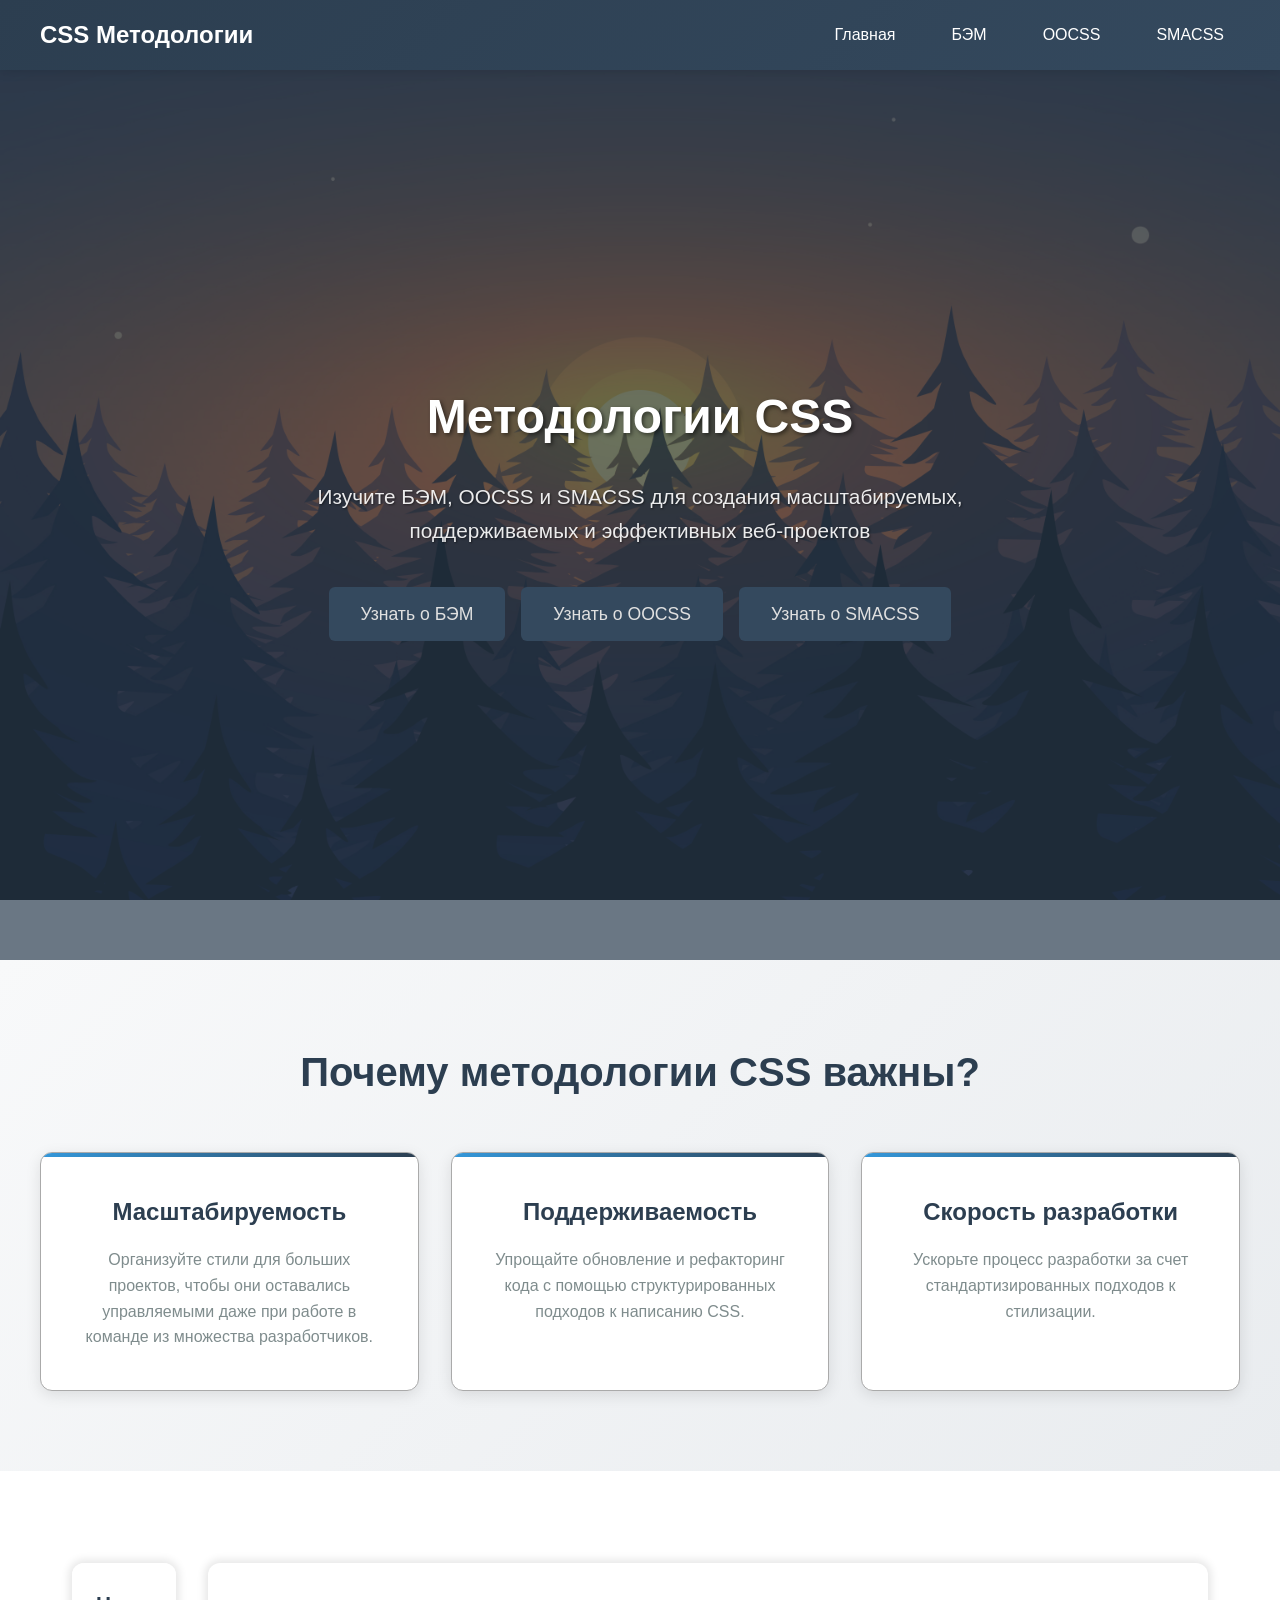
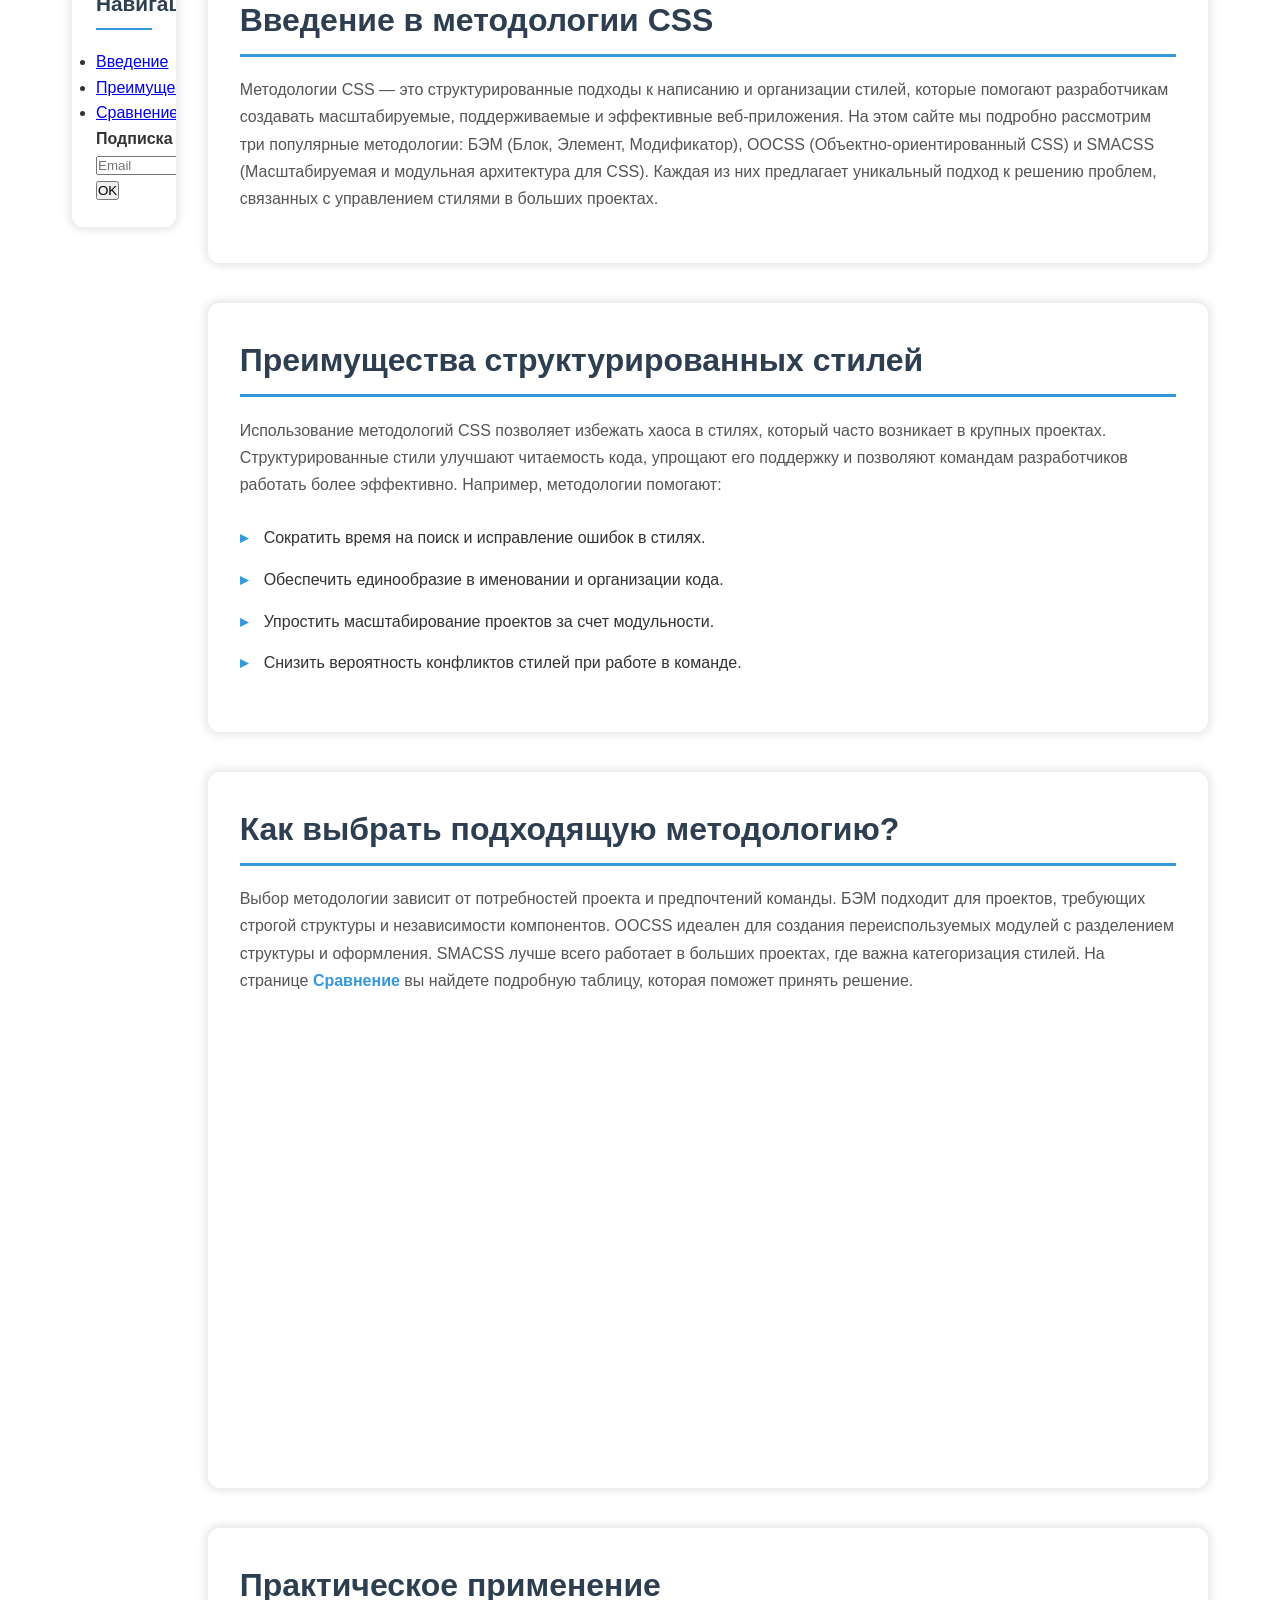
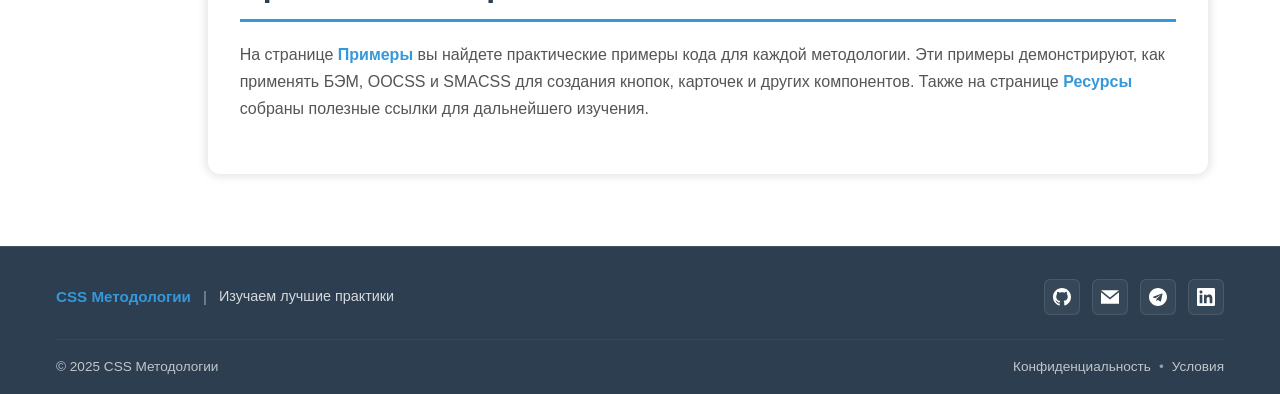
==== commit 421e498c: "Add favicon and update page structure - Add favicon.ico file for site icon - Update .gitignore with " ====
--- a/index.html
+++ b/index.html
@@ -1,82 +1,3 @@
-<script type="text/javascript">
-        var gk_isXlsx = false;
-        var gk_xlsxFileLookup = {};
-        var gk_fileData = {};
-        function filledCell(cell) {
-          return cell !== '' && cell != null;
-        }
-        function loadFileData(filename) {
-        if (gk_isXlsx && gk_xlsxFileLookup[filename]) {
-            try {
-                var workbook = XLSX.read(gk_fileData[filename], { type: 'base64' });
-                var firstSheetName = workbook.SheetNames[0];
-                var worksheet = workbook.Sheets[firstSheetName];
-
-                // Convert sheet to JSON to filter blank rows
-                var jsonData = XLSX.utils.sheet_to_json(worksheet, { header: 1, blankrows: false, defval: '' });
-                // Filter out blank rows (rows where all cells are empty, null, or undefined)
-                var filteredData = jsonData.filter(row => row.some(filledCell));
-
-                // Heuristic to find the header row by ignoring rows with fewer filled cells than the next row
-                var headerRowIndex = filteredData.findIndex((row, index) =>
-                  row.filter(filledCell).length >= filteredData[index + 1]?.filter(filledCell).length
-                );
-                // Fallback
-                if (headerRowIndex === -1 || headerRowIndex > 25) {
-                  headerRowIndex = 0;
-                }
-
-                // Convert filtered JSON back to CSV
-                var csv = XLSX.utils.aoa_to_sheet(filteredData.slice(headerRowIndex)); // Create a new sheet from filtered array of arrays
-                csv = XLSX.utils.sheet_to_csv(csv, { header: 1 });
-                return csv;
-            } catch (e) {
-                console.error(e);
-                return "";
-            }
-        }
-        return gk_fileData[filename] || "";
-        }
-        </script><script type="text/javascript">
-        var gk_isXlsx = false;
-        var gk_xlsxFileLookup = {};
-        var gk_fileData = {};
-        function filledCell(cell) {
-          return cell !== '' && cell != null;
-        }
-        function loadFileData(filename) {
-        if (gk_isXlsx && gk_xlsxFileLookup[filename]) {
-            try {
-                var workbook = XLSX.read(gk_fileData[filename], { type: 'base64' });
-                var firstSheetName = workbook.SheetNames[0];
-                var worksheet = workbook.Sheets[firstSheetName];
-
-                // Convert sheet to JSON to filter blank rows
-                var jsonData = XLSX.utils.sheet_to_json(worksheet, { header: 1, blankrows: false, defval: '' });
-                // Filter out blank rows (rows where all cells are empty, null, or undefined)
-                var filteredData = jsonData.filter(row => row.some(filledCell));
-
-                // Heuristic to find the header row by ignoring rows with fewer filled cells than the next row
-                var headerRowIndex = filteredData.findIndex((row, index) =>
-                  row.filter(filledCell).length >= filteredData[index + 1]?.filter(filledCell).length
-                );
-                // Fallback
-                if (headerRowIndex === -1 || headerRowIndex > 25) {
-                  headerRowIndex = 0;
-                }
-
-                // Convert filtered JSON back to CSV
-                var csv = XLSX.utils.aoa_to_sheet(filteredData.slice(headerRowIndex)); // Create a new sheet from filtered array of arrays
-                csv = XLSX.utils.sheet_to_csv(csv, { header: 1 });
-                return csv;
-            } catch (e) {
-                console.error(e);
-                return "";
-            }
-        }
-        return gk_fileData[filename] || "";
-        }
-</script>
 <!DOCTYPE html>
 <html lang="ru">
 <head>
@@ -143,19 +64,23 @@
     <div class="main-container">
         <aside class="sidebar">
             <div class="sidebar__content">
-                <h2 class="sidebar__title">Навигация</h2>
-                <ul class="sidebar__nav">
-                    <li class="sidebar__nav-item"><a href="index.html" class="sidebar__nav-link">Главная</a></li>
-                    <li class="sidebar__nav-item"><a href="bem.html" class="sidebar__nav-link">БЭМ</a></li>
-                    <li class="sidebar__nav-item"><a href="oocss.html" class="sidebar__nav-link">OOCSS</a></li>
-                    <li class="sidebar__nav-item"><a href="smacss.html" class="sidebar__nav-link">SMACSS</a></li>
-                    <li class="sidebar__nav-item"><a href="comparison.html" class="sidebar__nav-link">Сравнение</a></li>
-                    <li class="sidebar__nav-item"><a href="examples.html" class="sidebar__nav-link">Примеры</a></li>
-                    <li class="sidebar__nav-item"><a href="resources.html" class="sidebar__nav-link">Ресурсы</a></li>
+                <h3 class="sidebar__title">Навигация</h3>
+                <ul class="sidebar__menu">
+                    <li><a href="#intro">Введение</a></li>
+                    <li><a href="#benefits">Преимущества</a></li>
+                    <li><a href="#comparison">Сравнение</a></li>
                 </ul>
+                
+                <div class="sidebar__subscribe">
+                    <h4>Подписка</h4>
+                    <form class="subscribe-form">
+                        <input type="email" placeholder="Email" required>
+                        <button type="submit">OK</button>
+                    </form>
+                </div>
             </div>
         </aside>
-        <main class="main">
+        <main class="content">
             <section class="section">
                 <h1 class="section__title">Введение в методологии CSS</h1>
                 <p class="section__content">
--- a/styles.css
+++ b/styles.css
@@ -265,6 +265,7 @@
 }
 
 .main-container {
+    width: 100%;
     max-width: 1200px;
     margin: 0 auto;
     margin-top: var(--header-height);
@@ -303,6 +304,10 @@
     padding-bottom: 0.5rem;
 }
 
+.sidebar__content {
+    /* Контейнер для содержимого сайдбара */
+}
+
 .sidebar__nav {
     list-style: none;
     margin-bottom: 2rem;
@@ -522,6 +527,9 @@
     border: 1px solid var(--border-color);
     padding: 1rem;
     text-align: left;
+    min-width: 150px;
+    white-space: normal;
+    word-wrap: break-word;
 }
 
 .comparison-table th {
@@ -544,11 +552,14 @@
     padding: 2rem 1rem 1rem;
     margin-top: auto;
     border-top: 1px solid rgba(255,255,255,0.1);
+    width: 100%;
 }
 
 .footer__container {
+    width: 100%;
     max-width: 1200px;
     margin: 0 auto;
+    padding: 0 1rem;
 }
 
 /* Основная строка */
@@ -636,6 +647,7 @@
     align-items: center;
     gap: 0.5rem;
     font-size: 0.85rem;
+    flex-wrap: wrap;
 }
 
 .footer__link {
@@ -708,6 +720,7 @@
     }
     
     .main-container {
+        width: 100%;
         flex-direction: column;
     }
 }
@@ -743,6 +756,7 @@
     }
     
     .main-container {
+        width: 100%;
         padding: 1rem;
         flex-direction: column;
     }
@@ -765,15 +779,48 @@
         font-size: 1.5rem;
     }
     
+    /* Адаптивность футера на мобильных */
+    .footer__main {
+        flex-direction: column;
+        align-items: flex-start;
+        gap: 1.5rem;
+    }
+    
+    .footer__brand {
+        flex-direction: column;
+        align-items: flex-start;
+        gap: 0.5rem;
+    }
+    
+    .footer__contacts {
+        width: 100%;
+        justify-content: flex-start;
+    }
+    
+    .footer__bottom {
+        flex-direction: column;
+        align-items: flex-start;
+        gap: 1rem;
+    }
+    
     .footer__links {
-        flex-direction: column;
-        gap: 1rem;
-    }
-    
+        flex-direction: row;
+        flex-wrap: wrap;
+        gap: 0.5rem;
+    }
+    
+    /* Адаптивность таблицы сравнения */
     .comparison-table {
         display: block;
         overflow-x: auto;
-        white-space: nowrap;
+        -webkit-overflow-scrolling: touch;
+        font-size: 0.9rem;
+    }
+    
+    .comparison-table th,
+    .comparison-table td {
+        padding: 0.75rem;
+        min-width: 120px;
     }
 }
 
@@ -808,6 +855,7 @@
     }
     
     .main-container {
+        width: 100%;
         padding: 1rem;
         flex-direction: column;
     }
@@ -830,15 +878,48 @@
         font-size: 1.5rem;
     }
     
+    /* Адаптивность футера на планшетах */
+    .footer__main {
+        flex-direction: column;
+        align-items: flex-start;
+        gap: 1.5rem;
+    }
+    
+    .footer__brand {
+        flex-direction: column;
+        align-items: flex-start;
+        gap: 0.5rem;
+    }
+    
+    .footer__contacts {
+        width: 100%;
+        justify-content: flex-start;
+    }
+    
+    .footer__bottom {
+        flex-direction: column;
+        align-items: flex-start;
+        gap: 1rem;
+    }
+    
     .footer__links {
-        flex-direction: column;
-        gap: 1rem;
-    }
-    
+        flex-direction: row;
+        flex-wrap: wrap;
+        gap: 0.5rem;
+    }
+    
+    /* Адаптивность таблицы сравнения */
     .comparison-table {
         display: block;
         overflow-x: auto;
-        white-space: nowrap;
+        -webkit-overflow-scrolling: touch;
+        font-size: 0.85rem;
+    }
+    
+    .comparison-table th,
+    .comparison-table td {
+        padding: 0.5rem;
+        min-width: 100px;
     }
 }
 
@@ -867,16 +948,48 @@
         flex-wrap: wrap;
     }
     
+    /* Адаптивность футера на очень маленьких экранах */
+    .footer__main {
+        flex-direction: column;
+        align-items: flex-start;
+        gap: 1.5rem;
+    }
+    
+    .footer__brand {
+        flex-direction: column;
+        align-items: flex-start;
+        gap: 0.5rem;
+    }
+    
+    .footer__contacts {
+        width: 100%;
+        justify-content: flex-start;
+    }
+    
+    .footer__bottom {
+        flex-direction: column;
+        align-items: flex-start;
+        gap: 1rem;
+    }
+    
+    .footer__links {
+        flex-direction: row;
+        flex-wrap: wrap;
+        gap: 0.5rem;
+    }
+    
+    /* Адаптивность таблицы сравнения */
     .comparison-table {
-        font-size: 0.9rem;
         display: block;
         overflow-x: auto;
-        white-space: nowrap;
+        -webkit-overflow-scrolling: touch;
+        font-size: 0.8rem;
     }
     
     .comparison-table th,
     .comparison-table td {
-        padding: 0.5rem;
+        padding: 0.4rem;
+        min-width: 90px;
     }
 }
 
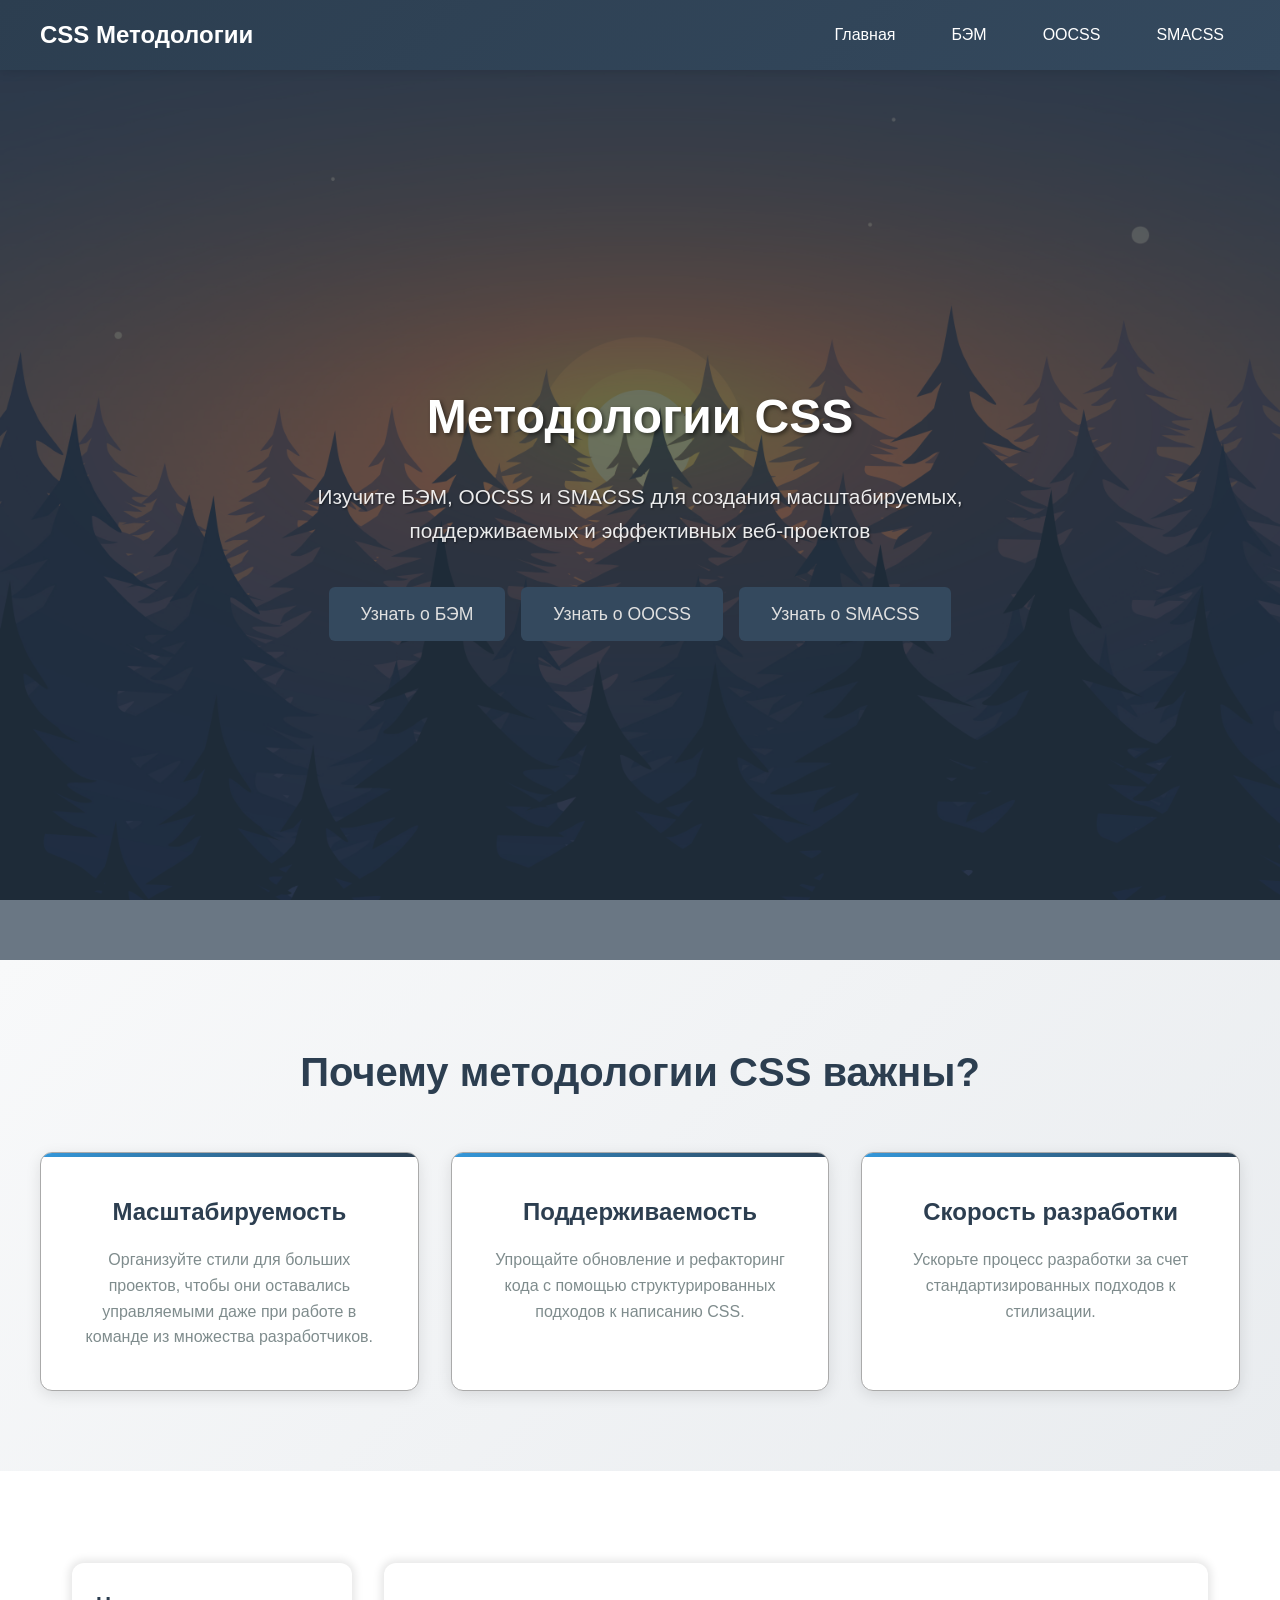
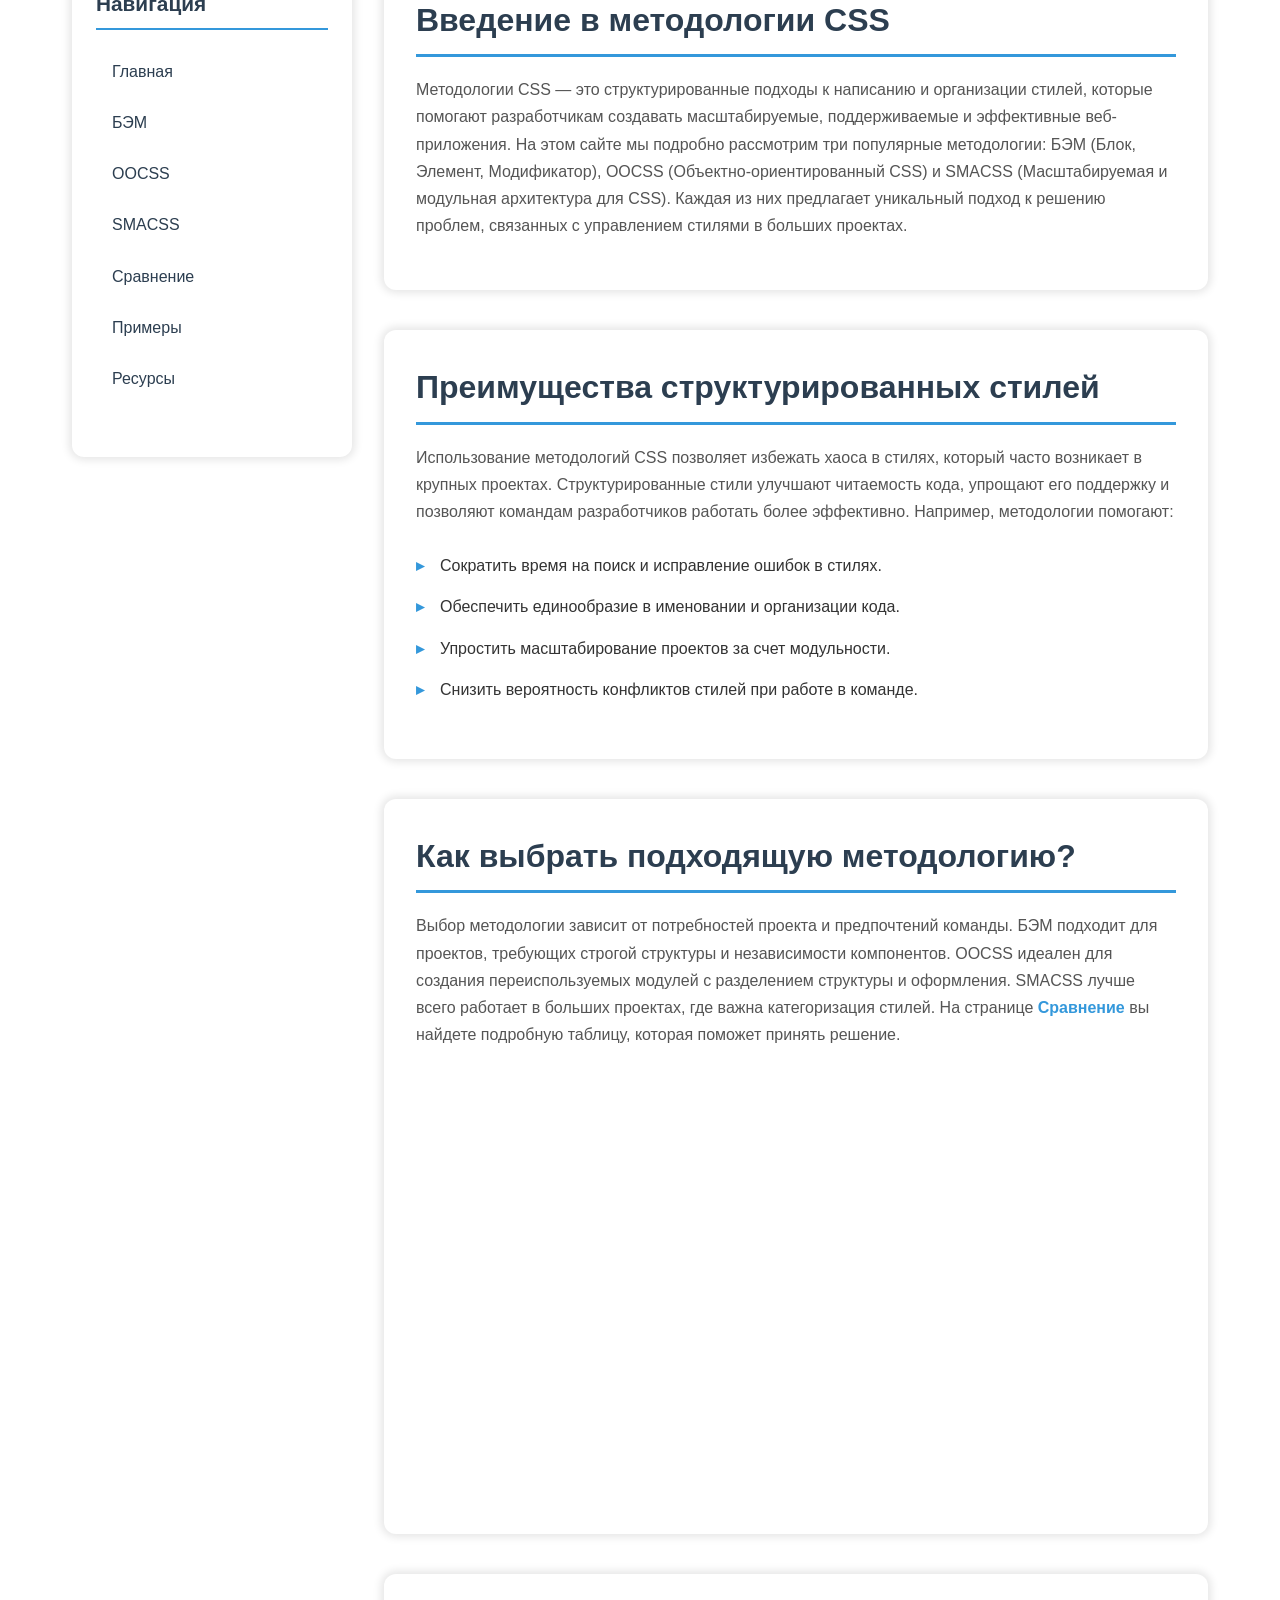
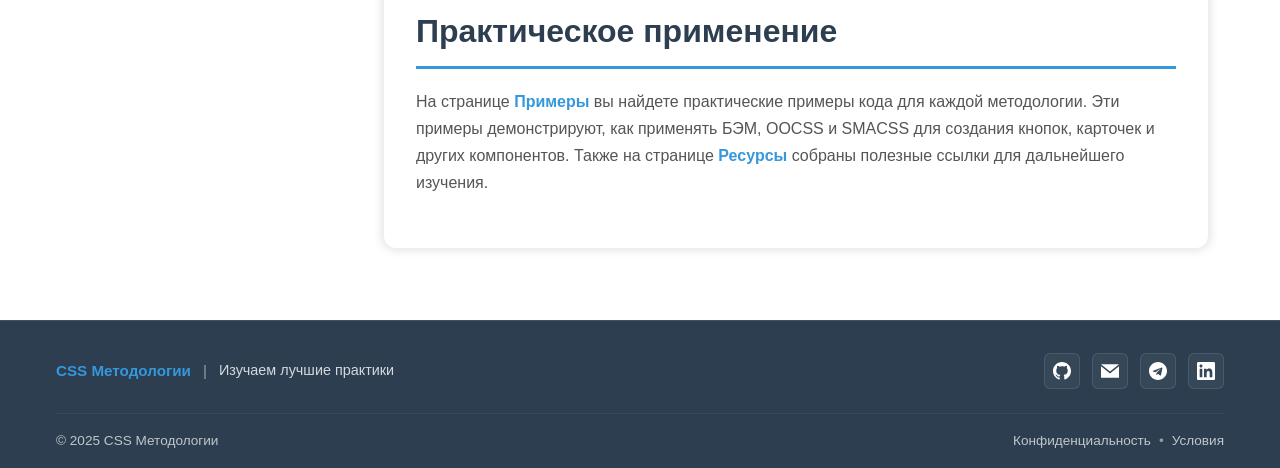
==== commit 8be86ddb: "Add files via upload" ====
--- a/index.html
+++ b/index.html
@@ -1,3 +1,82 @@
+<script type="text/javascript">
+        var gk_isXlsx = false;
+        var gk_xlsxFileLookup = {};
+        var gk_fileData = {};
+        function filledCell(cell) {
+          return cell !== '' && cell != null;
+        }
+        function loadFileData(filename) {
+        if (gk_isXlsx && gk_xlsxFileLookup[filename]) {
+            try {
+                var workbook = XLSX.read(gk_fileData[filename], { type: 'base64' });
+                var firstSheetName = workbook.SheetNames[0];
+                var worksheet = workbook.Sheets[firstSheetName];
+
+                // Convert sheet to JSON to filter blank rows
+                var jsonData = XLSX.utils.sheet_to_json(worksheet, { header: 1, blankrows: false, defval: '' });
+                // Filter out blank rows (rows where all cells are empty, null, or undefined)
+                var filteredData = jsonData.filter(row => row.some(filledCell));
+
+                // Heuristic to find the header row by ignoring rows with fewer filled cells than the next row
+                var headerRowIndex = filteredData.findIndex((row, index) =>
+                  row.filter(filledCell).length >= filteredData[index + 1]?.filter(filledCell).length
+                );
+                // Fallback
+                if (headerRowIndex === -1 || headerRowIndex > 25) {
+                  headerRowIndex = 0;
+                }
+
+                // Convert filtered JSON back to CSV
+                var csv = XLSX.utils.aoa_to_sheet(filteredData.slice(headerRowIndex)); // Create a new sheet from filtered array of arrays
+                csv = XLSX.utils.sheet_to_csv(csv, { header: 1 });
+                return csv;
+            } catch (e) {
+                console.error(e);
+                return "";
+            }
+        }
+        return gk_fileData[filename] || "";
+        }
+        </script><script type="text/javascript">
+        var gk_isXlsx = false;
+        var gk_xlsxFileLookup = {};
+        var gk_fileData = {};
+        function filledCell(cell) {
+          return cell !== '' && cell != null;
+        }
+        function loadFileData(filename) {
+        if (gk_isXlsx && gk_xlsxFileLookup[filename]) {
+            try {
+                var workbook = XLSX.read(gk_fileData[filename], { type: 'base64' });
+                var firstSheetName = workbook.SheetNames[0];
+                var worksheet = workbook.Sheets[firstSheetName];
+
+                // Convert sheet to JSON to filter blank rows
+                var jsonData = XLSX.utils.sheet_to_json(worksheet, { header: 1, blankrows: false, defval: '' });
+                // Filter out blank rows (rows where all cells are empty, null, or undefined)
+                var filteredData = jsonData.filter(row => row.some(filledCell));
+
+                // Heuristic to find the header row by ignoring rows with fewer filled cells than the next row
+                var headerRowIndex = filteredData.findIndex((row, index) =>
+                  row.filter(filledCell).length >= filteredData[index + 1]?.filter(filledCell).length
+                );
+                // Fallback
+                if (headerRowIndex === -1 || headerRowIndex > 25) {
+                  headerRowIndex = 0;
+                }
+
+                // Convert filtered JSON back to CSV
+                var csv = XLSX.utils.aoa_to_sheet(filteredData.slice(headerRowIndex)); // Create a new sheet from filtered array of arrays
+                csv = XLSX.utils.sheet_to_csv(csv, { header: 1 });
+                return csv;
+            } catch (e) {
+                console.error(e);
+                return "";
+            }
+        }
+        return gk_fileData[filename] || "";
+        }
+</script>
 <!DOCTYPE html>
 <html lang="ru">
 <head>
@@ -64,23 +143,19 @@
     <div class="main-container">
         <aside class="sidebar">
             <div class="sidebar__content">
-                <h3 class="sidebar__title">Навигация</h3>
-                <ul class="sidebar__menu">
-                    <li><a href="#intro">Введение</a></li>
-                    <li><a href="#benefits">Преимущества</a></li>
-                    <li><a href="#comparison">Сравнение</a></li>
+                <h2 class="sidebar__title">Навигация</h2>
+                <ul class="sidebar__nav">
+                    <li class="sidebar__nav-item"><a href="index.html" class="sidebar__nav-link">Главная</a></li>
+                    <li class="sidebar__nav-item"><a href="bem.html" class="sidebar__nav-link">БЭМ</a></li>
+                    <li class="sidebar__nav-item"><a href="oocss.html" class="sidebar__nav-link">OOCSS</a></li>
+                    <li class="sidebar__nav-item"><a href="smacss.html" class="sidebar__nav-link">SMACSS</a></li>
+                    <li class="sidebar__nav-item"><a href="comparison.html" class="sidebar__nav-link">Сравнение</a></li>
+                    <li class="sidebar__nav-item"><a href="examples.html" class="sidebar__nav-link">Примеры</a></li>
+                    <li class="sidebar__nav-item"><a href="resources.html" class="sidebar__nav-link">Ресурсы</a></li>
                 </ul>
-                
-                <div class="sidebar__subscribe">
-                    <h4>Подписка</h4>
-                    <form class="subscribe-form">
-                        <input type="email" placeholder="Email" required>
-                        <button type="submit">OK</button>
-                    </form>
-                </div>
             </div>
         </aside>
-        <main class="content">
+        <main class="main">
             <section class="section">
                 <h1 class="section__title">Введение в методологии CSS</h1>
                 <p class="section__content">
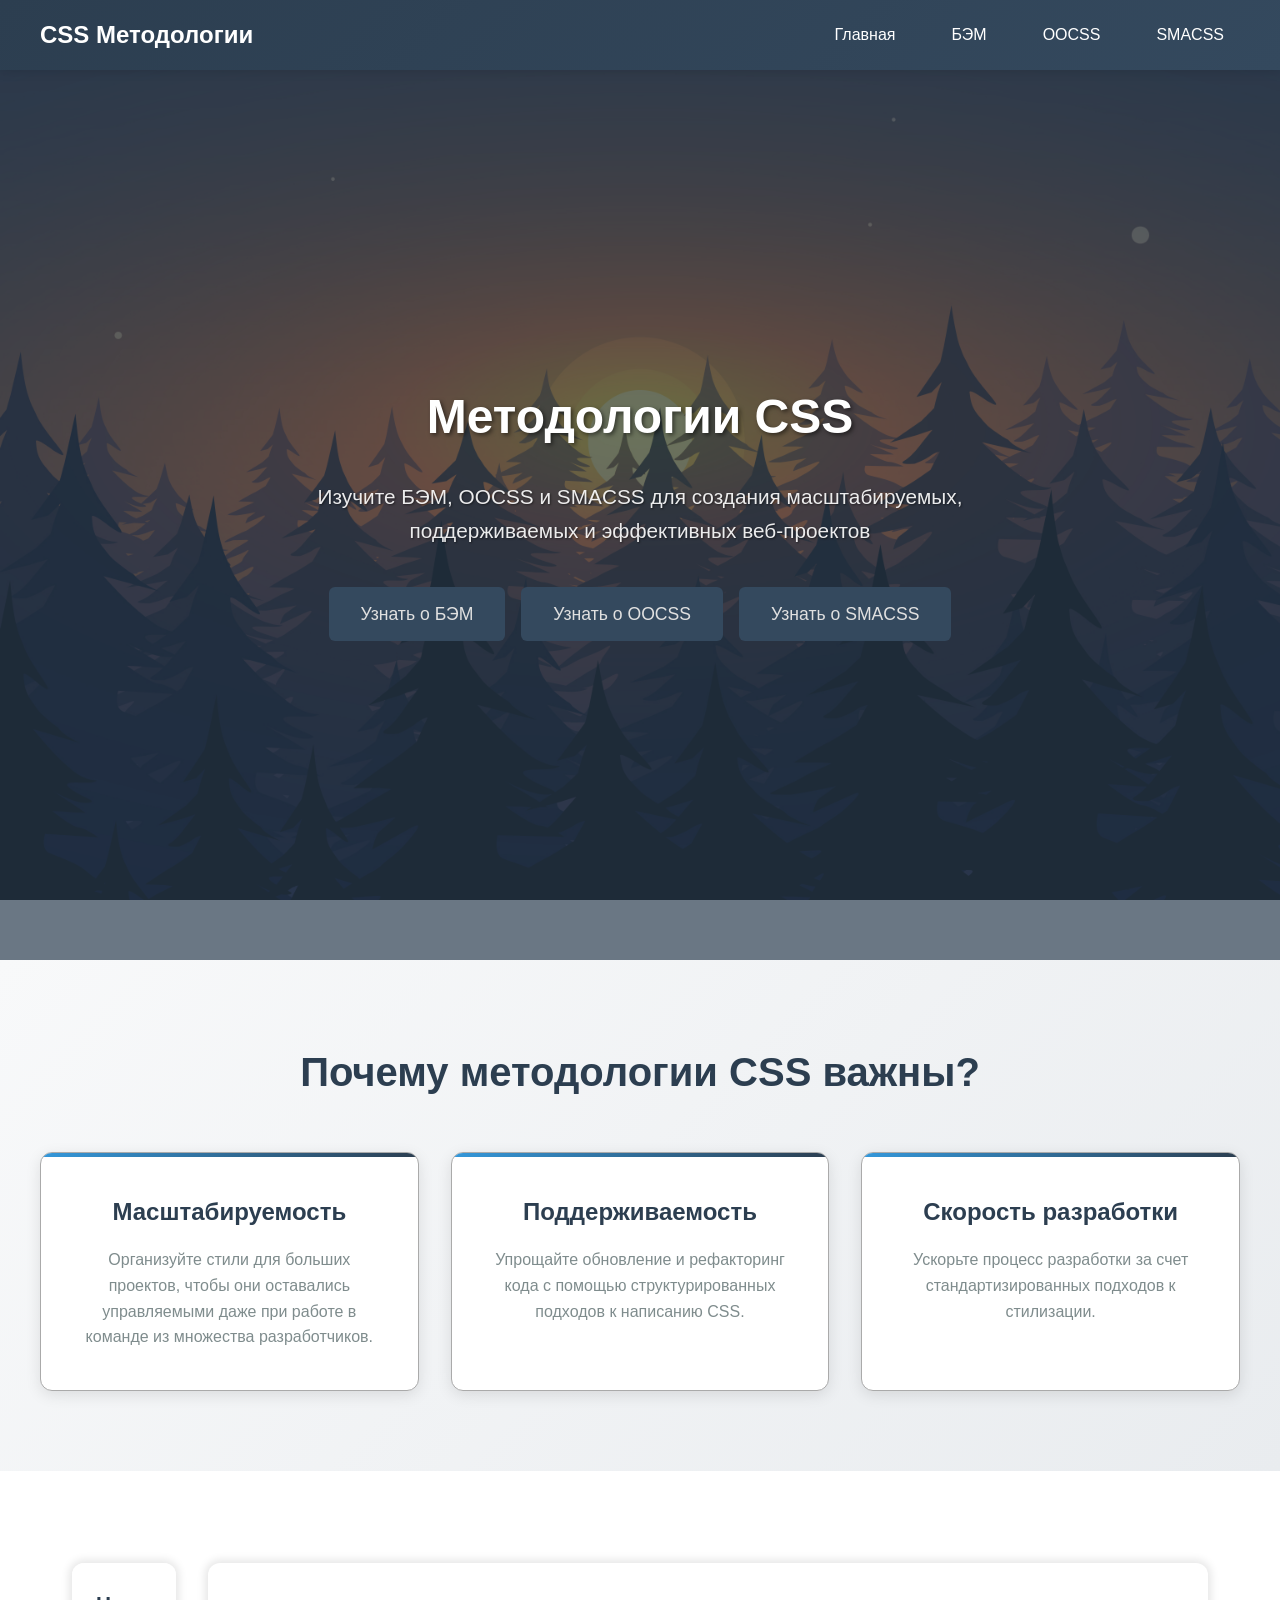
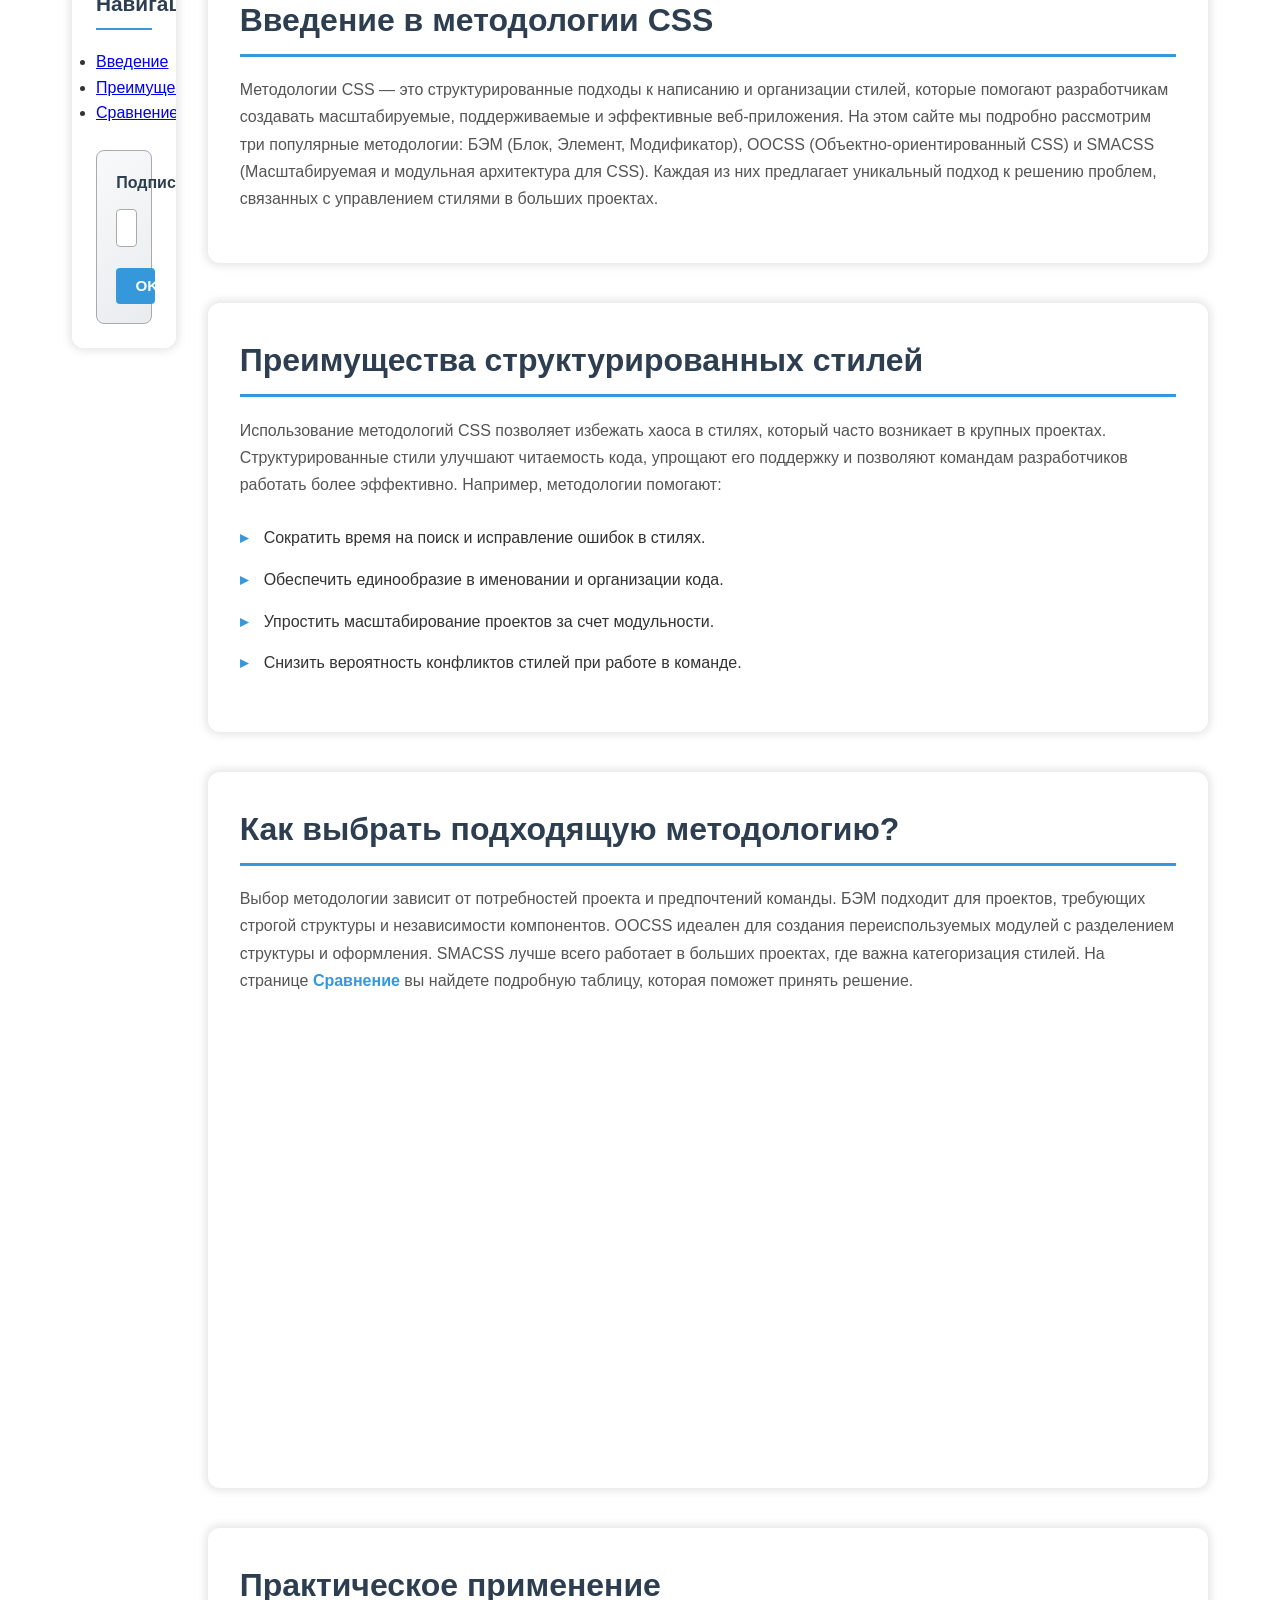
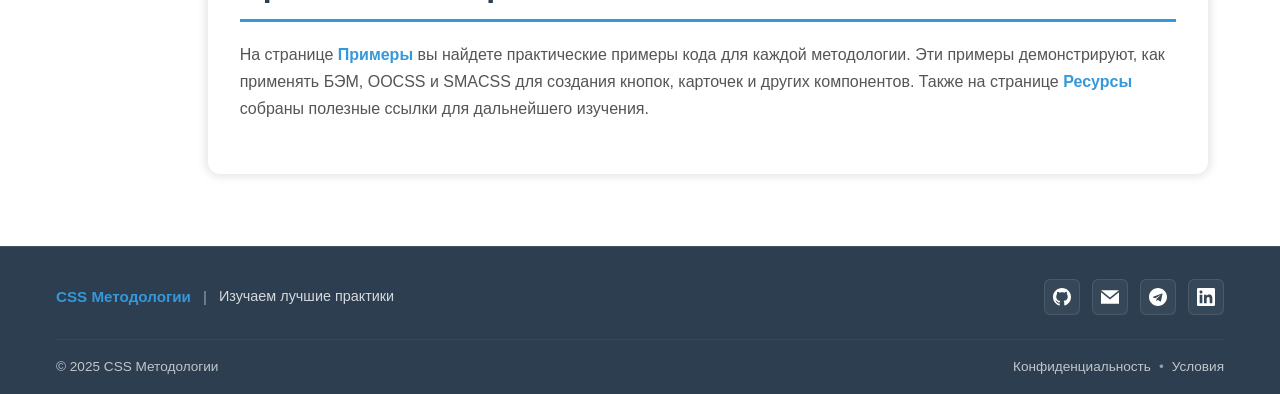
==== commit f8b88cd7: "Update project files to integrate Blaze UI components and improve code quality Key features implemen" ====
--- a/index.html
+++ b/index.html
@@ -1,82 +1,3 @@
-<script type="text/javascript">
-        var gk_isXlsx = false;
-        var gk_xlsxFileLookup = {};
-        var gk_fileData = {};
-        function filledCell(cell) {
-          return cell !== '' && cell != null;
-        }
-        function loadFileData(filename) {
-        if (gk_isXlsx && gk_xlsxFileLookup[filename]) {
-            try {
-                var workbook = XLSX.read(gk_fileData[filename], { type: 'base64' });
-                var firstSheetName = workbook.SheetNames[0];
-                var worksheet = workbook.Sheets[firstSheetName];
-
-                // Convert sheet to JSON to filter blank rows
-                var jsonData = XLSX.utils.sheet_to_json(worksheet, { header: 1, blankrows: false, defval: '' });
-                // Filter out blank rows (rows where all cells are empty, null, or undefined)
-                var filteredData = jsonData.filter(row => row.some(filledCell));
-
-                // Heuristic to find the header row by ignoring rows with fewer filled cells than the next row
-                var headerRowIndex = filteredData.findIndex((row, index) =>
-                  row.filter(filledCell).length >= filteredData[index + 1]?.filter(filledCell).length
-                );
-                // Fallback
-                if (headerRowIndex === -1 || headerRowIndex > 25) {
-                  headerRowIndex = 0;
-                }
-
-                // Convert filtered JSON back to CSV
-                var csv = XLSX.utils.aoa_to_sheet(filteredData.slice(headerRowIndex)); // Create a new sheet from filtered array of arrays
-                csv = XLSX.utils.sheet_to_csv(csv, { header: 1 });
-                return csv;
-            } catch (e) {
-                console.error(e);
-                return "";
-            }
-        }
-        return gk_fileData[filename] || "";
-        }
-        </script><script type="text/javascript">
-        var gk_isXlsx = false;
-        var gk_xlsxFileLookup = {};
-        var gk_fileData = {};
-        function filledCell(cell) {
-          return cell !== '' && cell != null;
-        }
-        function loadFileData(filename) {
-        if (gk_isXlsx && gk_xlsxFileLookup[filename]) {
-            try {
-                var workbook = XLSX.read(gk_fileData[filename], { type: 'base64' });
-                var firstSheetName = workbook.SheetNames[0];
-                var worksheet = workbook.Sheets[firstSheetName];
-
-                // Convert sheet to JSON to filter blank rows
-                var jsonData = XLSX.utils.sheet_to_json(worksheet, { header: 1, blankrows: false, defval: '' });
-                // Filter out blank rows (rows where all cells are empty, null, or undefined)
-                var filteredData = jsonData.filter(row => row.some(filledCell));
-
-                // Heuristic to find the header row by ignoring rows with fewer filled cells than the next row
-                var headerRowIndex = filteredData.findIndex((row, index) =>
-                  row.filter(filledCell).length >= filteredData[index + 1]?.filter(filledCell).length
-                );
-                // Fallback
-                if (headerRowIndex === -1 || headerRowIndex > 25) {
-                  headerRowIndex = 0;
-                }
-
-                // Convert filtered JSON back to CSV
-                var csv = XLSX.utils.aoa_to_sheet(filteredData.slice(headerRowIndex)); // Create a new sheet from filtered array of arrays
-                csv = XLSX.utils.sheet_to_csv(csv, { header: 1 });
-                return csv;
-            } catch (e) {
-                console.error(e);
-                return "";
-            }
-        }
-        return gk_fileData[filename] || "";
-        }
-</script>
 <!DOCTYPE html>
 <html lang="ru">
 <head>
@@ -143,19 +64,23 @@
     <div class="main-container">
         <aside class="sidebar">
             <div class="sidebar__content">
-                <h2 class="sidebar__title">Навигация</h2>
-                <ul class="sidebar__nav">
-                    <li class="sidebar__nav-item"><a href="index.html" class="sidebar__nav-link">Главная</a></li>
-                    <li class="sidebar__nav-item"><a href="bem.html" class="sidebar__nav-link">БЭМ</a></li>
-                    <li class="sidebar__nav-item"><a href="oocss.html" class="sidebar__nav-link">OOCSS</a></li>
-                    <li class="sidebar__nav-item"><a href="smacss.html" class="sidebar__nav-link">SMACSS</a></li>
-                    <li class="sidebar__nav-item"><a href="comparison.html" class="sidebar__nav-link">Сравнение</a></li>
-                    <li class="sidebar__nav-item"><a href="examples.html" class="sidebar__nav-link">Примеры</a></li>
-                    <li class="sidebar__nav-item"><a href="resources.html" class="sidebar__nav-link">Ресурсы</a></li>
+                <h3 class="sidebar__title">Навигация</h3>
+                <ul class="sidebar__menu">
+                    <li><a href="#intro">Введение</a></li>
+                    <li><a href="#benefits">Преимущества</a></li>
+                    <li><a href="#comparison">Сравнение</a></li>
                 </ul>
+                
+                <div class="sidebar__subscribe">
+                    <h4>Подписка</h4>
+                    <form class="subscribe-form">
+                        <input type="email" id="email" placeholder="Email" required>
+                        <button type="submit" class="sidebar__button">OK</button>
+                    </form>
+                </div>
             </div>
         </aside>
-        <main class="main">
+        <main class="content">
             <section class="section">
                 <h1 class="section__title">Введение в методологии CSS</h1>
                 <p class="section__content">
--- a/styles.css
+++ b/styles.css
@@ -356,6 +356,52 @@
     border: 1px solid var(--border-color);
 }
 
+.sidebar__subscribe {
+    margin-top: 1.5rem;
+    padding: 1.2rem;
+    background: linear-gradient(135deg, #f8f9fa, #e9ecef);
+    border-radius: 8px;
+    border: 1px solid var(--border-color);
+}
+
+.sidebar__subscribe h4 {
+    font-size: 1rem;
+    font-weight: 600;
+    color: var(--primary-color);
+    margin-bottom: 0.8rem;
+}
+
+.subscribe-form {
+    display: flex;
+    flex-direction: column;
+    gap: 0.8rem;
+}
+
+.subscribe-form input {
+    padding: 0.6rem;
+    border: 1px solid var(--border-color);
+    border-radius: 4px;
+    font-size: 0.95rem;
+}
+
+.subscribe-form button {
+    padding: 0.6rem 1.2rem;
+    background-color: var(--secondary-color);
+    color: white;
+    border: none;
+    border-radius: 4px;
+    cursor: pointer;
+    font-size: 0.95rem;
+    font-weight: 600;
+    transition: all 0.3s ease;
+}
+
+.subscribe-form button:hover {
+    background-color: var(--primary-color);
+    transform: translateY(-2px);
+    box-shadow: 0 4px 12px rgba(0,0,0,0.2);
+}
+
 .sidebar__label {
     font-size: 1rem;
     font-weight: 600;
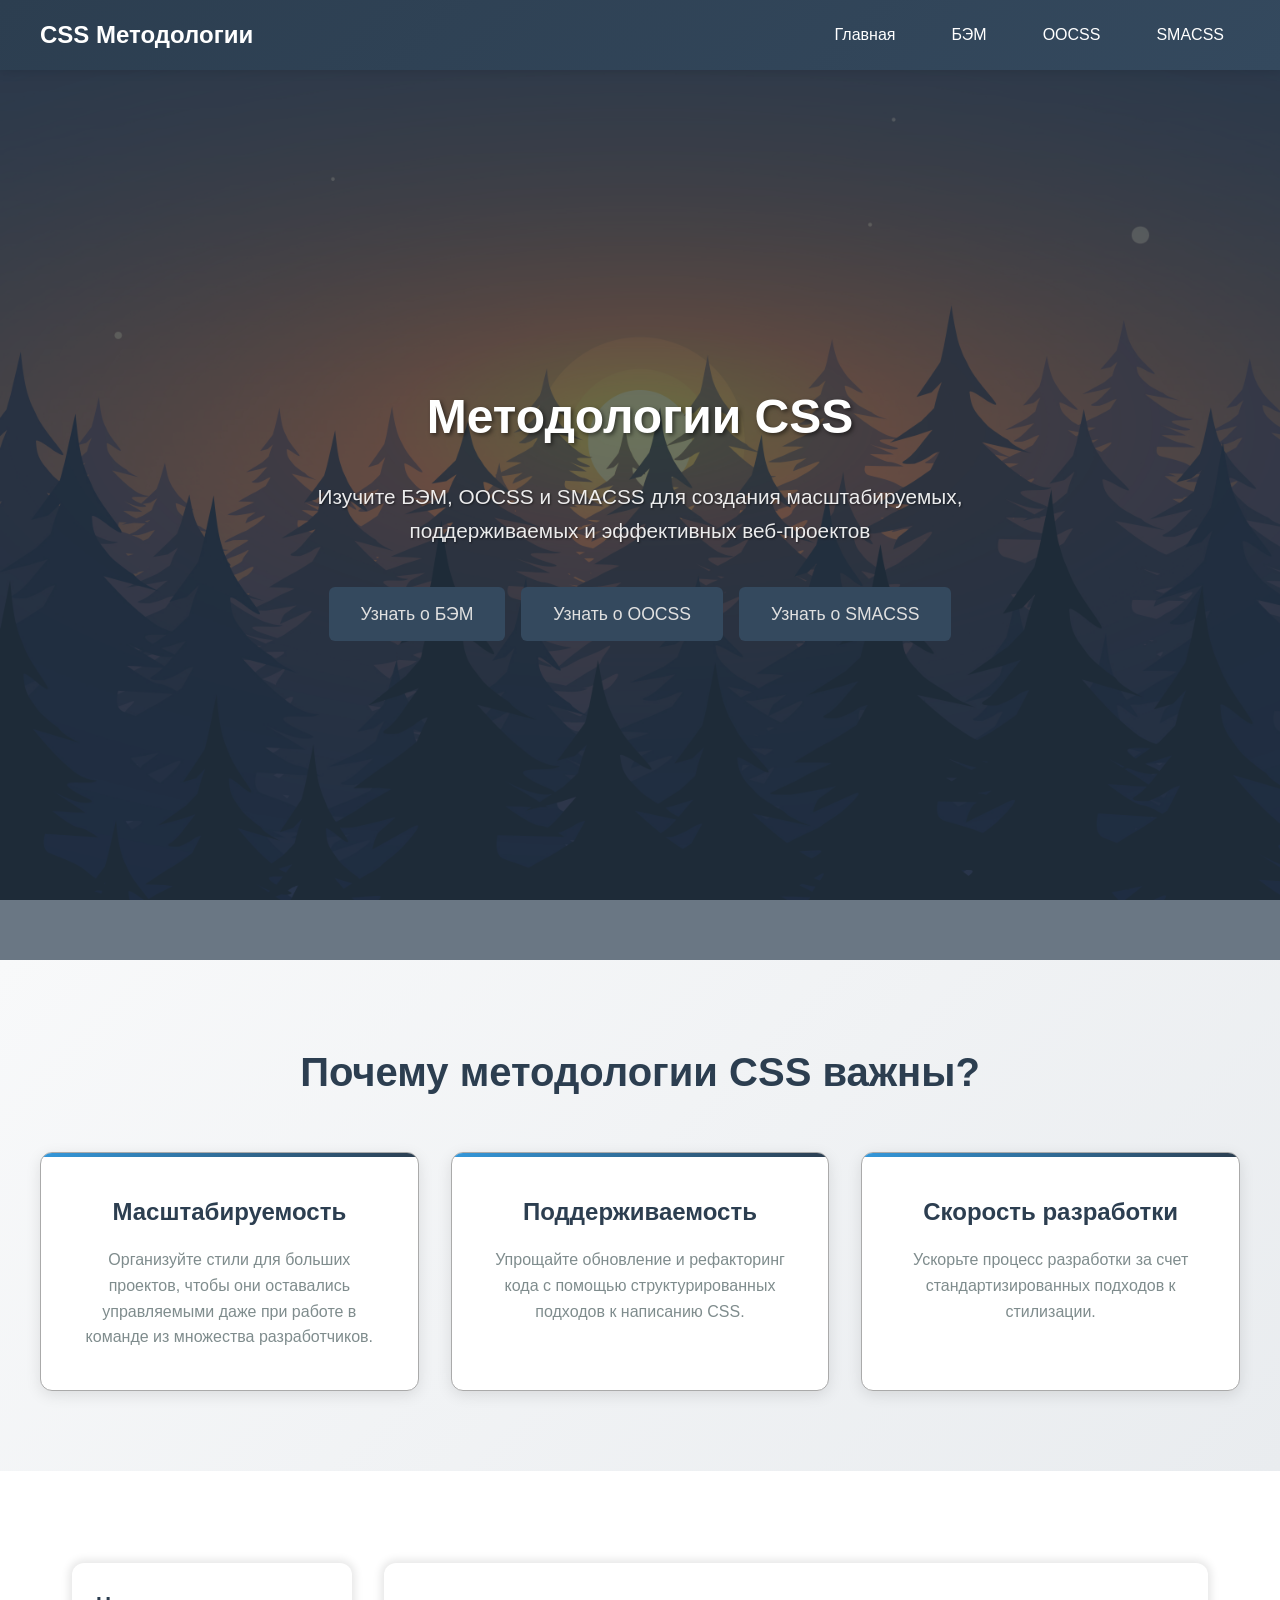
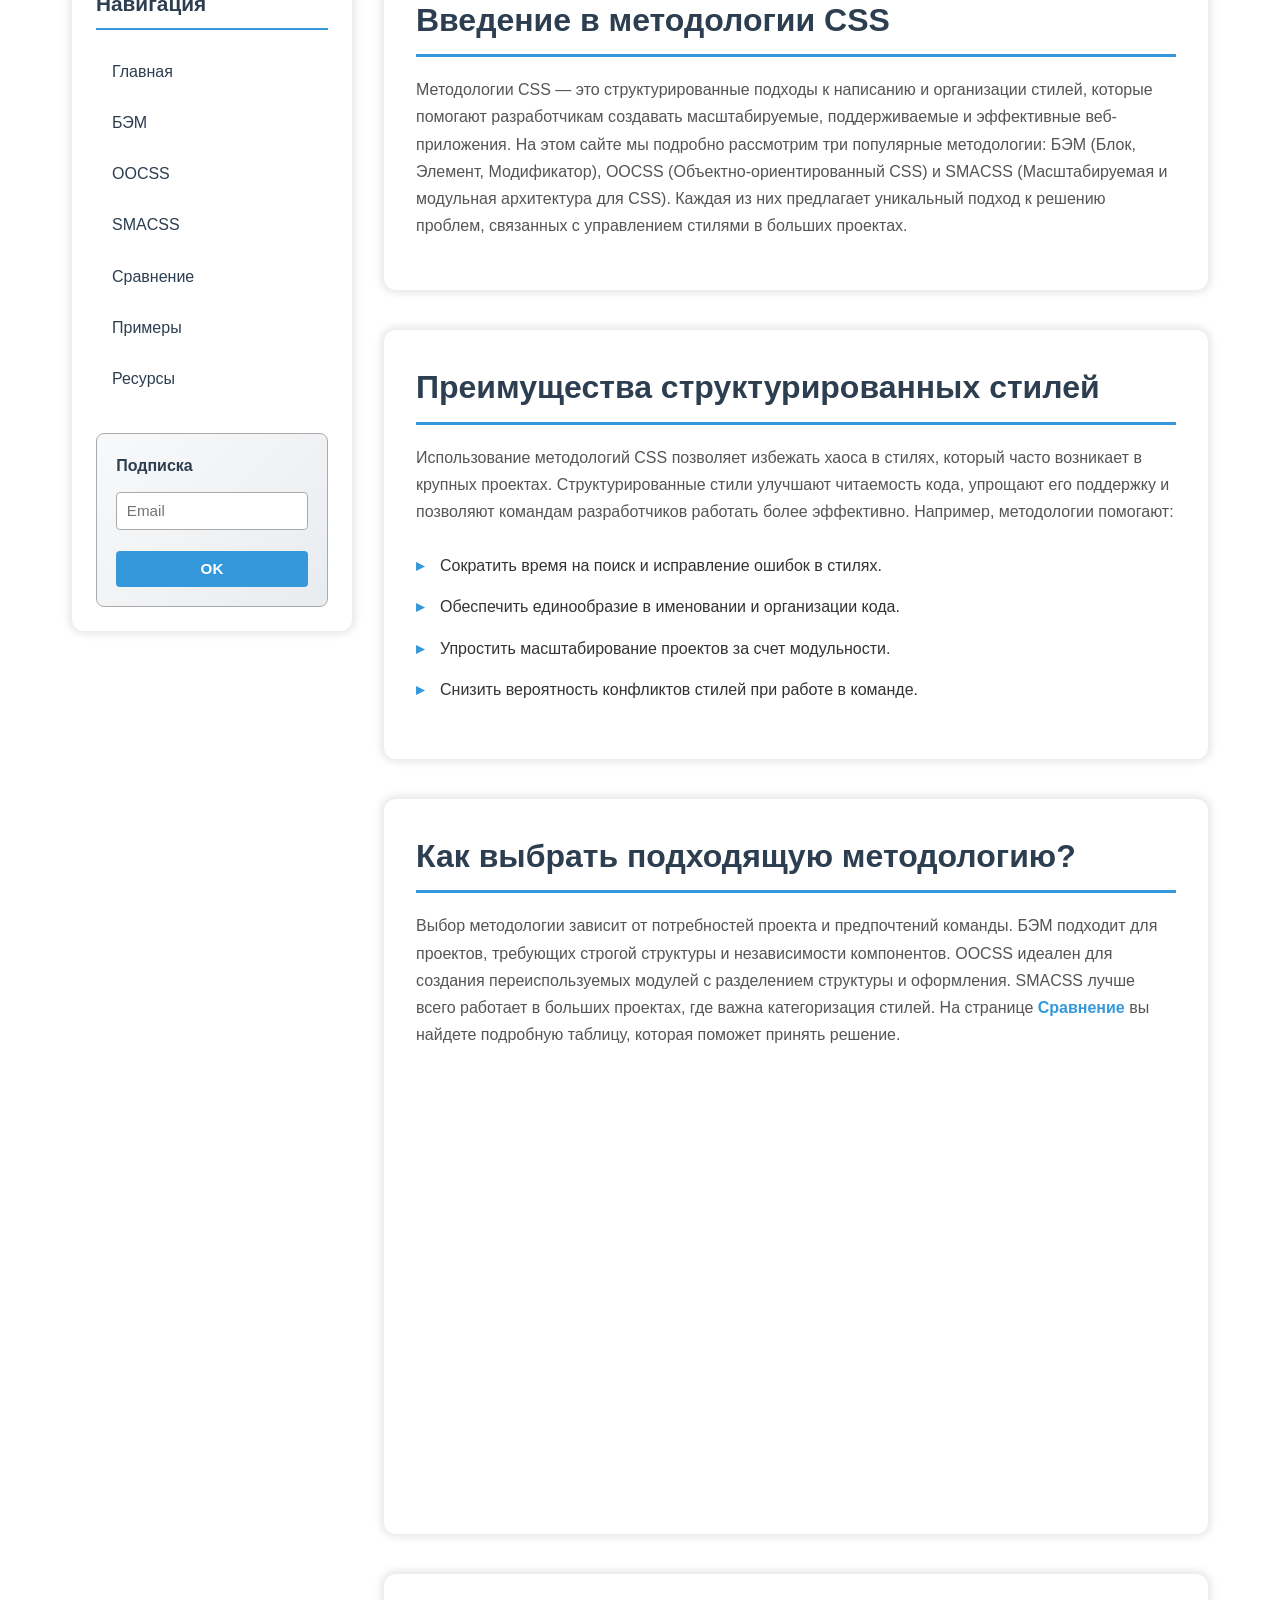
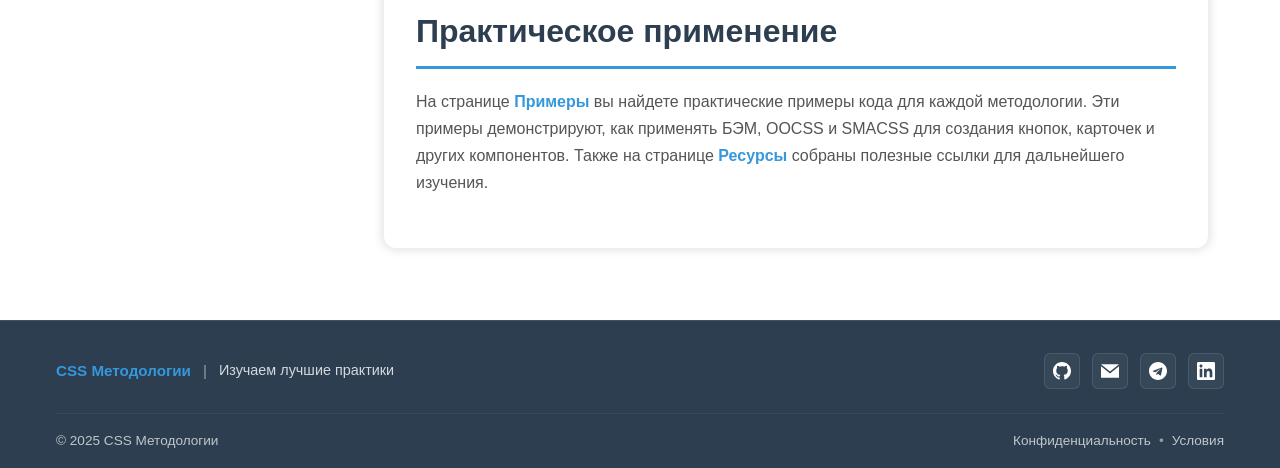
==== commit 25c4e84a: "Merge branch 'main' into ajuste-de-adaptabilidad-en-página-de-comparación-839ca" ====
--- a/index.html
+++ b/index.html
@@ -1,3 +1,82 @@
+<script type="text/javascript">
+        var gk_isXlsx = false;
+        var gk_xlsxFileLookup = {};
+        var gk_fileData = {};
+        function filledCell(cell) {
+          return cell !== '' && cell != null;
+        }
+        function loadFileData(filename) {
+        if (gk_isXlsx && gk_xlsxFileLookup[filename]) {
+            try {
+                var workbook = XLSX.read(gk_fileData[filename], { type: 'base64' });
+                var firstSheetName = workbook.SheetNames[0];
+                var worksheet = workbook.Sheets[firstSheetName];
+
+                // Convert sheet to JSON to filter blank rows
+                var jsonData = XLSX.utils.sheet_to_json(worksheet, { header: 1, blankrows: false, defval: '' });
+                // Filter out blank rows (rows where all cells are empty, null, or undefined)
+                var filteredData = jsonData.filter(row => row.some(filledCell));
+
+                // Heuristic to find the header row by ignoring rows with fewer filled cells than the next row
+                var headerRowIndex = filteredData.findIndex((row, index) =>
+                  row.filter(filledCell).length >= filteredData[index + 1]?.filter(filledCell).length
+                );
+                // Fallback
+                if (headerRowIndex === -1 || headerRowIndex > 25) {
+                  headerRowIndex = 0;
+                }
+
+                // Convert filtered JSON back to CSV
+                var csv = XLSX.utils.aoa_to_sheet(filteredData.slice(headerRowIndex)); // Create a new sheet from filtered array of arrays
+                csv = XLSX.utils.sheet_to_csv(csv, { header: 1 });
+                return csv;
+            } catch (e) {
+                console.error(e);
+                return "";
+            }
+        }
+        return gk_fileData[filename] || "";
+        }
+        </script><script type="text/javascript">
+        var gk_isXlsx = false;
+        var gk_xlsxFileLookup = {};
+        var gk_fileData = {};
+        function filledCell(cell) {
+          return cell !== '' && cell != null;
+        }
+        function loadFileData(filename) {
+        if (gk_isXlsx && gk_xlsxFileLookup[filename]) {
+            try {
+                var workbook = XLSX.read(gk_fileData[filename], { type: 'base64' });
+                var firstSheetName = workbook.SheetNames[0];
+                var worksheet = workbook.Sheets[firstSheetName];
+
+                // Convert sheet to JSON to filter blank rows
+                var jsonData = XLSX.utils.sheet_to_json(worksheet, { header: 1, blankrows: false, defval: '' });
+                // Filter out blank rows (rows where all cells are empty, null, or undefined)
+                var filteredData = jsonData.filter(row => row.some(filledCell));
+
+                // Heuristic to find the header row by ignoring rows with fewer filled cells than the next row
+                var headerRowIndex = filteredData.findIndex((row, index) =>
+                  row.filter(filledCell).length >= filteredData[index + 1]?.filter(filledCell).length
+                );
+                // Fallback
+                if (headerRowIndex === -1 || headerRowIndex > 25) {
+                  headerRowIndex = 0;
+                }
+
+                // Convert filtered JSON back to CSV
+                var csv = XLSX.utils.aoa_to_sheet(filteredData.slice(headerRowIndex)); // Create a new sheet from filtered array of arrays
+                csv = XLSX.utils.sheet_to_csv(csv, { header: 1 });
+                return csv;
+            } catch (e) {
+                console.error(e);
+                return "";
+            }
+        }
+        return gk_fileData[filename] || "";
+        }
+</script>
 <!DOCTYPE html>
 <html lang="ru">
 <head>
@@ -64,11 +143,15 @@
     <div class="main-container">
         <aside class="sidebar">
             <div class="sidebar__content">
-                <h3 class="sidebar__title">Навигация</h3>
-                <ul class="sidebar__menu">
-                    <li><a href="#intro">Введение</a></li>
-                    <li><a href="#benefits">Преимущества</a></li>
-                    <li><a href="#comparison">Сравнение</a></li>
+                <h2 class="sidebar__title">Навигация</h2>
+                <ul class="sidebar__nav">
+                    <li class="sidebar__nav-item"><a href="index.html" class="sidebar__nav-link">Главная</a></li>
+                    <li class="sidebar__nav-item"><a href="bem.html" class="sidebar__nav-link">БЭМ</a></li>
+                    <li class="sidebar__nav-item"><a href="oocss.html" class="sidebar__nav-link">OOCSS</a></li>
+                    <li class="sidebar__nav-item"><a href="smacss.html" class="sidebar__nav-link">SMACSS</a></li>
+                    <li class="sidebar__nav-item"><a href="comparison.html" class="sidebar__nav-link">Сравнение</a></li>
+                    <li class="sidebar__nav-item"><a href="examples.html" class="sidebar__nav-link">Примеры</a></li>
+                    <li class="sidebar__nav-item"><a href="resources.html" class="sidebar__nav-link">Ресурсы</a></li>
                 </ul>
                 
                 <div class="sidebar__subscribe">
@@ -80,7 +163,7 @@
                 </div>
             </div>
         </aside>
-        <main class="content">
+        <main class="main">
             <section class="section">
                 <h1 class="section__title">Введение в методологии CSS</h1>
                 <p class="section__content">
